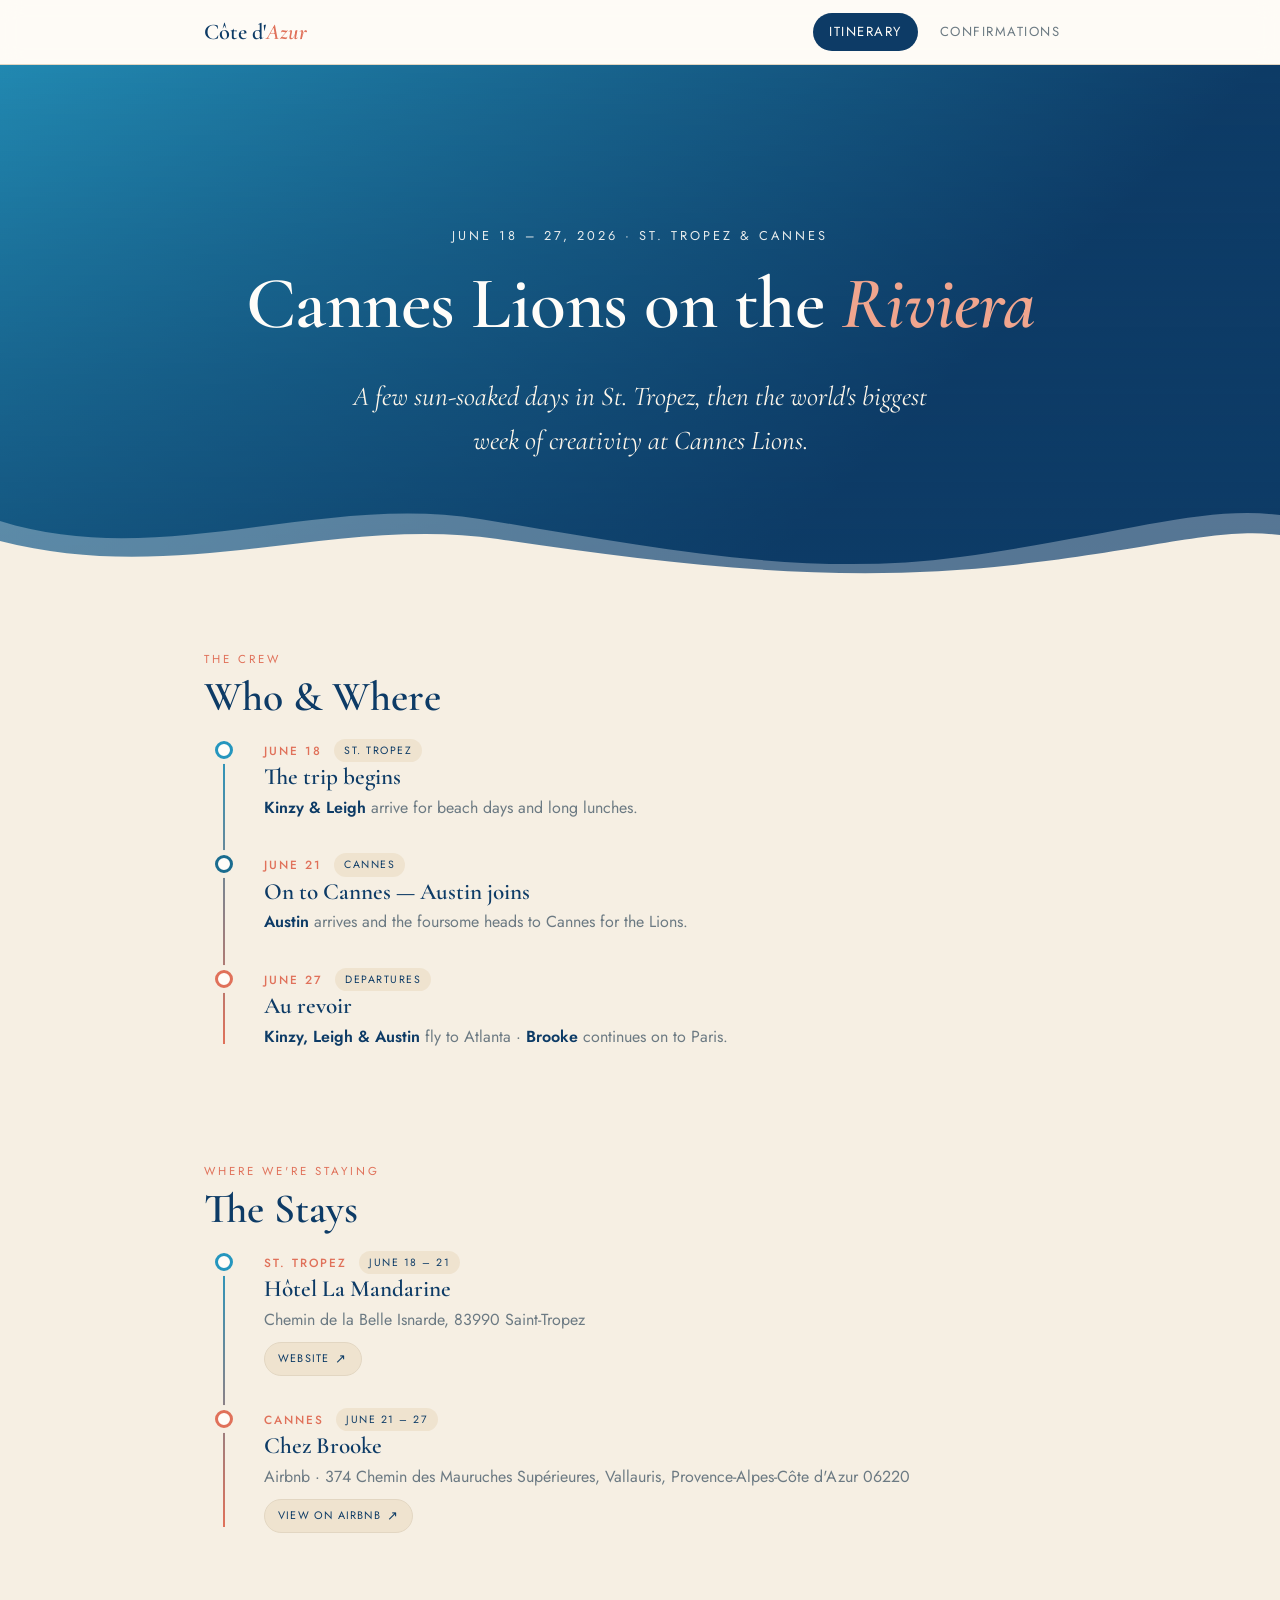
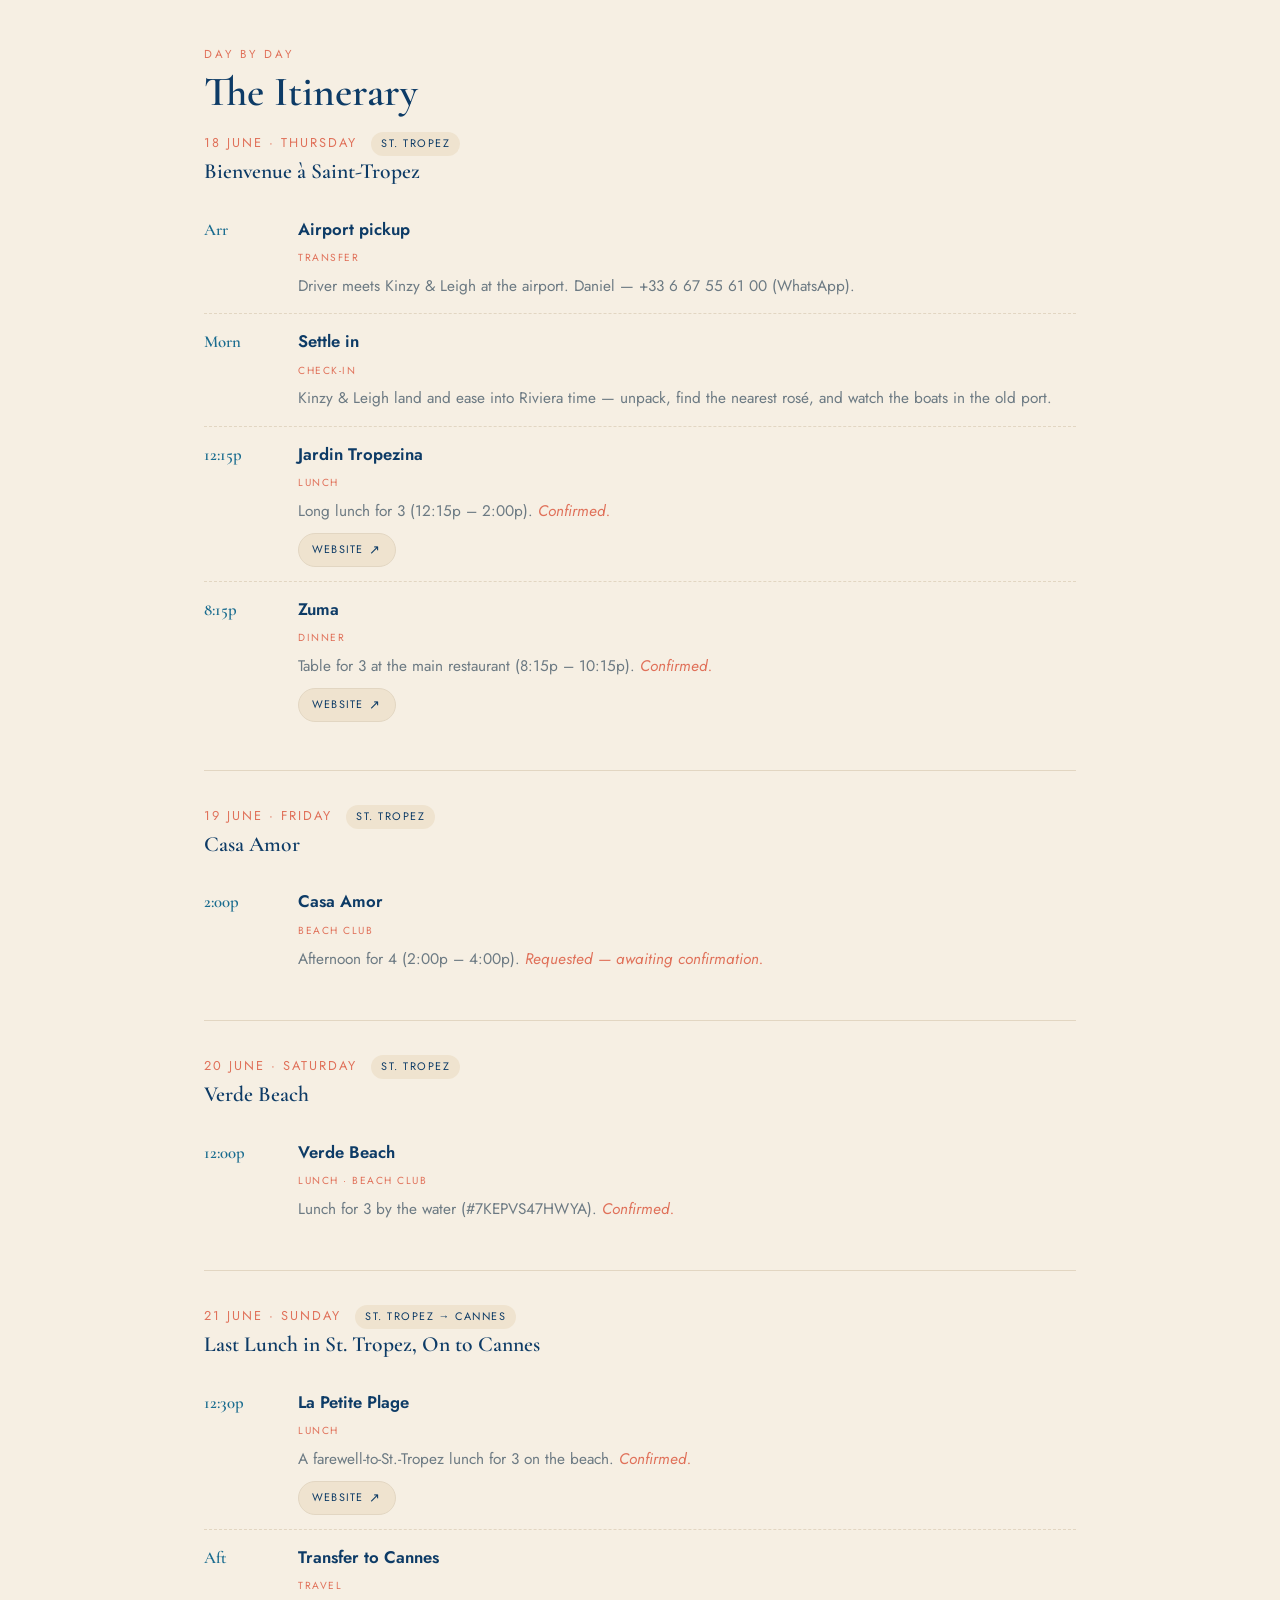
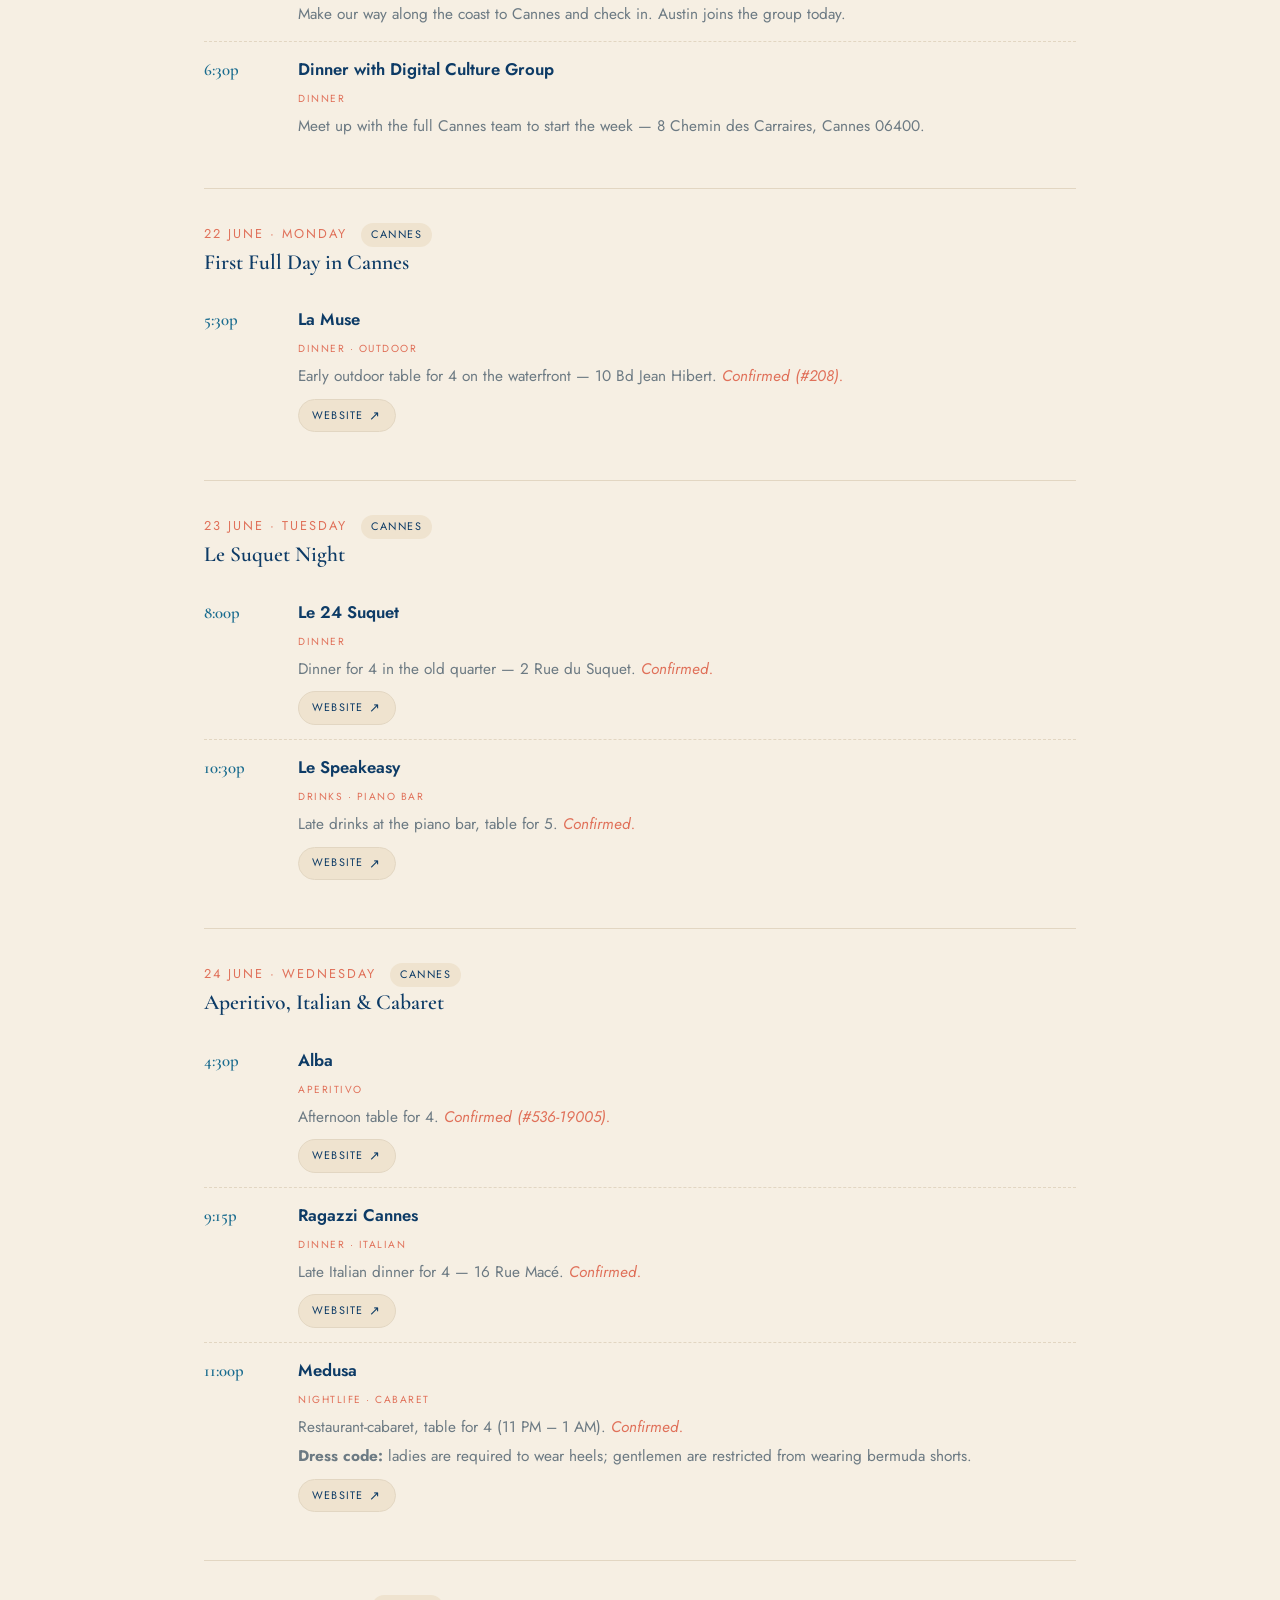
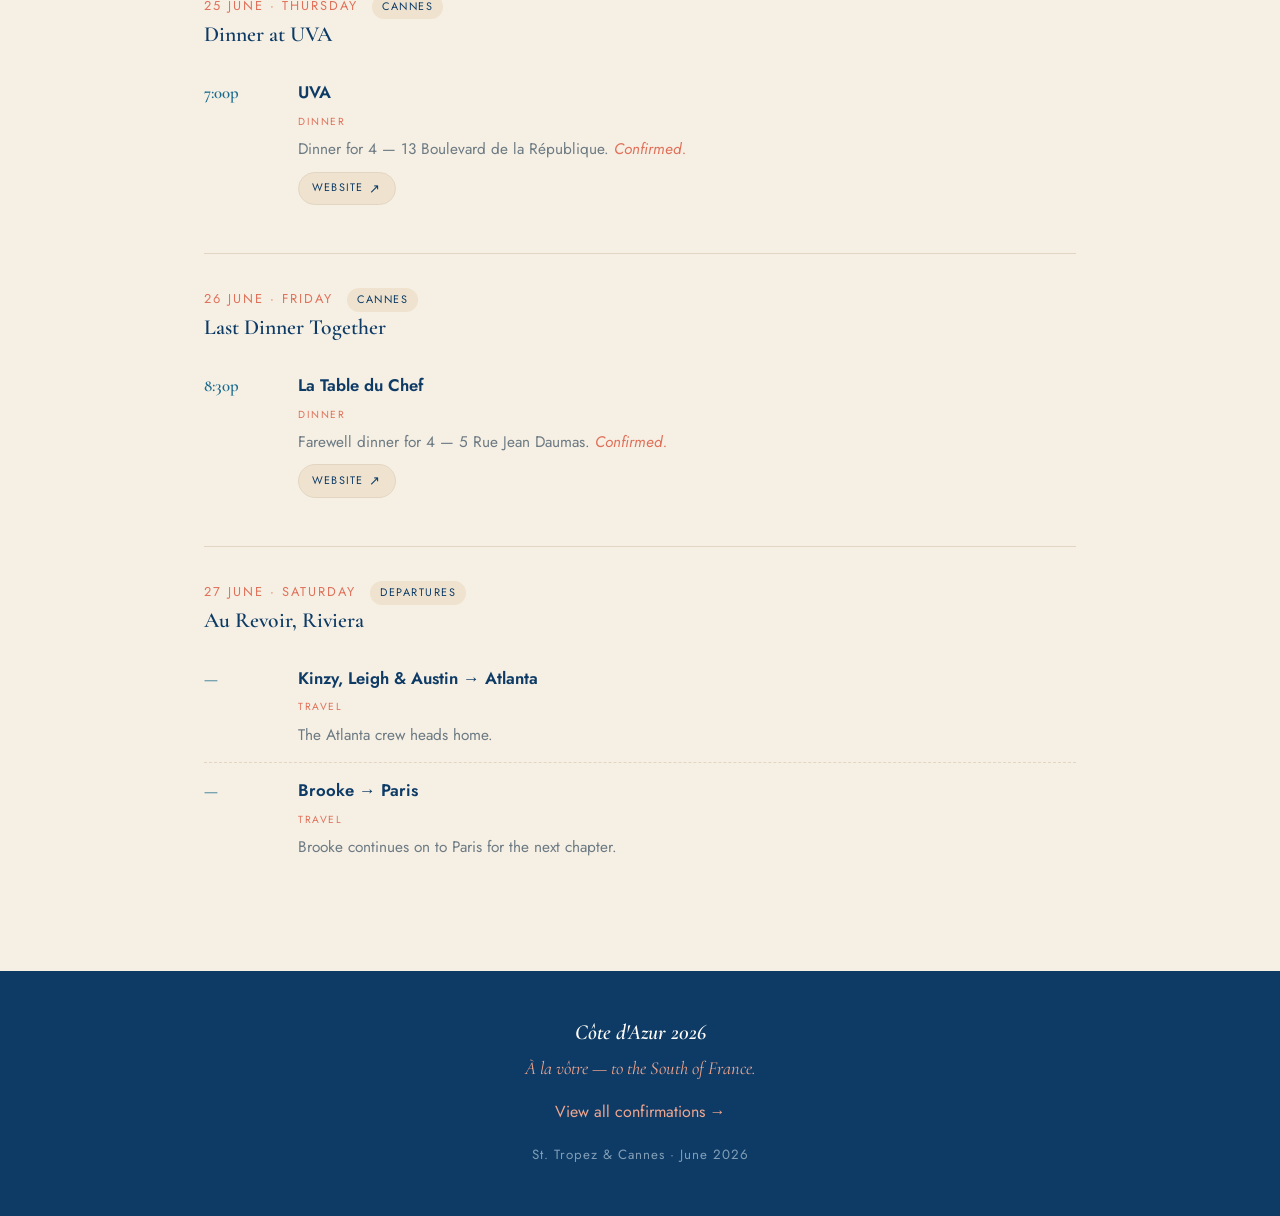
==== index.html @ fd459228 "Add Jun 18 airport driver, hotel address/link, Cannes Airbnb; copy tweaks" ====
<!DOCTYPE html>
<html lang="en">
<head>
<meta charset="UTF-8" />
<meta name="viewport" content="width=device-width, initial-scale=1" />
<title>Côte d'Azur 2026 · St. Tropez & Cannes</title>
<link rel="icon" href="data:image/svg+xml,<svg xmlns='http://www.w3.org/2000/svg' viewBox='0 0 100 100'><text y='.9em' font-size='90'>🇫🇷</text></svg>" />
<link rel="preconnect" href="https://fonts.googleapis.com">
<link rel="preconnect" href="https://fonts.gstatic.com" crossorigin>
<link href="https://fonts.googleapis.com/css2?family=Cormorant+Garamond:ital,wght@0,500;0,600;1,500;1,600&family=Jost:wght@300;400;500;600&display=swap" rel="stylesheet">
<link rel="stylesheet" href="styles.css" />
</head>
<body>

<header class="topbar">
  <div class="wrap">
    <a class="brand" href="index.html">Côte d'<em>Azur</em></a>
    <nav class="tabs">
      <a href="index.html" class="active">Itinerary</a>
      <a href="confirmations.html">Confirmations</a>
    </nav>
  </div>
</header>

<section class="hero">
  <p class="dates">June 18 – 27, 2026 · St. Tropez &amp; Cannes</p>
  <h1>Cannes Lions on the <em>Riviera</em></h1>
  <p class="tagline">A few sun-soaked days in St. Tropez, then the world's biggest week of creativity at Cannes Lions.</p>
</section>

<main class="wrap">

  <!-- Travelers / facts -->
  <section class="reveal">
    <p class="section-label">The Crew</p>
    <h2>Who &amp; Where</h2>
    <div class="timeline">
      <div class="tl-item">
        <span class="tl-dot"></span>
        <div class="tl-head">
          <span class="tl-date">June 18</span>
          <span class="tl-city">St. Tropez</span>
        </div>
        <h3 class="tl-title">The trip begins</h3>
        <p class="tl-people"><strong>Kinzy &amp; Leigh</strong> arrive for beach days and long lunches.</p>
      </div>
      <div class="tl-item">
        <span class="tl-dot"></span>
        <div class="tl-head">
          <span class="tl-date">June 21</span>
          <span class="tl-city">Cannes</span>
        </div>
        <h3 class="tl-title">On to Cannes — Austin joins</h3>
        <p class="tl-people"><strong>Austin</strong> arrives and the foursome heads to Cannes for the Lions.</p>
      </div>
      <div class="tl-item">
        <span class="tl-dot"></span>
        <div class="tl-head">
          <span class="tl-date">June 27</span>
          <span class="tl-city">Departures</span>
        </div>
        <h3 class="tl-title">Au revoir</h3>
        <p class="tl-people"><strong>Kinzy, Leigh &amp; Austin</strong> fly to Atlanta · <strong>Brooke</strong> continues on to Paris.</p>
      </div>
    </div>
  </section>

  <!-- Stays -->
  <section class="reveal">
    <p class="section-label">Where We're Staying</p>
    <h2>The Stays</h2>
    <div class="timeline">
      <div class="tl-item">
        <span class="tl-dot"></span>
        <div class="tl-head">
          <span class="tl-date">St. Tropez</span>
          <span class="tl-city">June 18 – 21</span>
        </div>
        <h3 class="tl-title">Hôtel La Mandarine</h3>
        <p class="tl-people">Chemin de la Belle Isnarde, 83990 Saint-Tropez</p>
        <a class="venue-link" href="https://www.hotellamandarine.com/en/" target="_blank" rel="noopener">Website</a>
      </div>
      <div class="tl-item">
        <span class="tl-dot"></span>
        <div class="tl-head">
          <span class="tl-date">Cannes</span>
          <span class="tl-city">June 21 – 27</span>
        </div>
        <h3 class="tl-title">Chez Brooke</h3>
        <p class="tl-people">Airbnb · 374 Chemin des Mauruches Supérieures, Vallauris, Provence-Alpes-Côte d'Azur 06220</p>
        <a class="venue-link" href="https://www.airbnb.com/trips/shared/0ea47245-d83c-47af-ac39-bbfc97bc9bfa?unique_share_id=3c8a71a0-9e63-4615-8df0-6672b31d88a7" target="_blank" rel="noopener">View on Airbnb</a>
      </div>
    </div>
  </section>

  <!-- Itinerary -->
  <section>
    <p class="section-label">Day by Day</p>
    <h2>The Itinerary</h2>

    <!-- June 18 -->
    <div class="day reveal">
      <div class="day-head">
        <span class="day-date">18 June · Thursday</span>
        <span class="day-city">St. Tropez</span>
      </div>
      <h3 class="day-title">Bienvenue à Saint-Tropez</h3>
      <div class="block">
        <div class="time">Arr</div>
        <div>
          <div class="venue">Airport pickup</div>
          <span class="cat">transfer</span>
          <p class="desc">Driver meets Kinzy &amp; Leigh at the airport. Daniel — +33 6 67 55 61 00 (WhatsApp).</p>
        </div>
      </div>
      <div class="block">
        <div class="time">Morn</div>
        <div>
          <div class="venue">Settle in</div>
          <span class="cat">check-in</span>
          <p class="desc">Kinzy &amp; Leigh land and ease into Riviera time — unpack, find the nearest rosé, and watch the boats in the old port.</p>
        </div>
      </div>
      <div class="block">
        <div class="time">12:15p</div>
        <div>
          <div class="venue">Jardin Tropezina</div>
          <span class="cat">lunch</span>
          <p class="desc">Long lunch for 3 (12:15p – 2:00p). <em>Confirmed.</em></p>
          <a class="venue-link" href="https://airelles.com/en/destination/chateau-de-la-messardiere-hotel/restaurants/jardin-tropezina-saint-tropez-restaurant" target="_blank" rel="noopener">Website</a>
        </div>
      </div>
      <div class="block">
        <div class="time">8:15p</div>
        <div>
          <div class="venue">Zuma</div>
          <span class="cat">dinner</span>
          <p class="desc">Table for 3 at the main restaurant (8:15p – 10:15p). <em>Confirmed.</em></p>
          <a class="venue-link" href="https://www.zumarestaurant.com/en/st-tropez" target="_blank" rel="noopener">Website</a>
        </div>
      </div>
    </div>

    <!-- June 19 -->
    <div class="day reveal">
      <div class="day-head">
        <span class="day-date">19 June · Friday</span>
        <span class="day-city">St. Tropez</span>
      </div>
      <h3 class="day-title">Casa Amor</h3>
      <div class="block">
        <div class="time">2:00p</div>
        <div>
          <div class="venue">Casa Amor</div>
          <span class="cat">beach club</span>
          <p class="desc">Afternoon for 4 (2:00p – 4:00p). <em>Requested — awaiting confirmation.</em></p>
        </div>
      </div>
    </div>

    <!-- June 20 -->
    <div class="day reveal">
      <div class="day-head">
        <span class="day-date">20 June · Saturday</span>
        <span class="day-city">St. Tropez</span>
      </div>
      <h3 class="day-title">Verde Beach</h3>
      <div class="block">
        <div class="time">12:00p</div>
        <div>
          <div class="venue">Verde Beach</div>
          <span class="cat">lunch · beach club</span>
          <p class="desc">Lunch for 3 by the water (#7KEPVS47HWYA). <em>Confirmed.</em></p>
        </div>
      </div>
    </div>

    <!-- June 21 -->
    <div class="day reveal">
      <div class="day-head">
        <span class="day-date">21 June · Sunday</span>
        <span class="day-city">St. Tropez → Cannes</span>
      </div>
      <h3 class="day-title">Last Lunch in St. Tropez, On to Cannes</h3>
      <div class="block">
        <div class="time">12:30p</div>
        <div>
          <div class="venue">La Petite Plage</div>
          <span class="cat">lunch</span>
          <p class="desc">A farewell-to-St.-Tropez lunch for 3 on the beach. <em>Confirmed.</em></p>
          <a class="venue-link" href="https://www.restaurant-lapetiteplage.com/en/saint-tropez" target="_blank" rel="noopener">Website</a>
        </div>
      </div>
      <div class="block">
        <div class="time">Aft</div>
        <div>
          <div class="venue">Transfer to Cannes</div>
          <span class="cat">travel</span>
          <p class="desc">Make our way along the coast to Cannes and check in. Austin joins the group today.</p>
        </div>
      </div>
      <div class="block">
        <div class="time">6:30p</div>
        <div>
          <div class="venue">Dinner with Digital Culture Group</div>
          <span class="cat">dinner</span>
          <p class="desc">Meet up with the full Cannes team to start the week — 8 Chemin des Carraires, Cannes 06400.</p>
        </div>
      </div>
    </div>

    <!-- June 22 -->
    <div class="day reveal">
      <div class="day-head">
        <span class="day-date">22 June · Monday</span>
        <span class="day-city">Cannes</span>
      </div>
      <h3 class="day-title">First Full Day in Cannes</h3>
      <div class="block">
        <div class="time">5:30p</div>
        <div>
          <div class="venue">La Muse</div>
          <span class="cat">dinner · outdoor</span>
          <p class="desc">Early outdoor table for 4 on the waterfront — 10 Bd Jean Hibert. <em>Confirmed (#208).</em></p>
          <a class="venue-link" href="https://www.lamusecannes.com/" target="_blank" rel="noopener">Website</a>
        </div>
      </div>
    </div>

    <!-- June 23 -->
    <div class="day reveal">
      <div class="day-head">
        <span class="day-date">23 June · Tuesday</span>
        <span class="day-city">Cannes</span>
      </div>
      <h3 class="day-title">Le Suquet Night</h3>
      <div class="block">
        <div class="time">8:00p</div>
        <div>
          <div class="venue">Le 24 Suquet</div>
          <span class="cat">dinner</span>
          <p class="desc">Dinner for 4 in the old quarter — 2 Rue du Suquet. <em>Confirmed.</em></p>
          <a class="venue-link" href="https://le24suquet.fr/en/" target="_blank" rel="noopener">Website</a>
        </div>
      </div>
      <div class="block">
        <div class="time">10:30p</div>
        <div>
          <div class="venue">Le Speakeasy</div>
          <span class="cat">drinks · piano bar</span>
          <p class="desc">Late drinks at the piano bar, table for 5. <em>Confirmed.</em></p>
          <a class="venue-link" href="https://www.lespeakeasy.com/" target="_blank" rel="noopener">Website</a>
        </div>
      </div>
    </div>

    <!-- June 24 -->
    <div class="day reveal">
      <div class="day-head">
        <span class="day-date">24 June · Wednesday</span>
        <span class="day-city">Cannes</span>
      </div>
      <h3 class="day-title">Aperitivo, Italian &amp; Cabaret</h3>
      <div class="block">
        <div class="time">4:30p</div>
        <div>
          <div class="venue">Alba</div>
          <span class="cat">aperitivo</span>
          <p class="desc">Afternoon table for 4. <em>Confirmed (#536-19005).</em></p>
          <a class="venue-link" href="https://www.alba-beach-cannes.com/" target="_blank" rel="noopener">Website</a>
        </div>
      </div>
      <div class="block">
        <div class="time">9:15p</div>
        <div>
          <div class="venue">Ragazzi Cannes</div>
          <span class="cat">dinner · italian</span>
          <p class="desc">Late Italian dinner for 4 — 16 Rue Macé. <em>Confirmed.</em></p>
          <a class="venue-link" href="https://ragazzi-group.fr/restaurant-cannes/" target="_blank" rel="noopener">Website</a>
        </div>
      </div>
      <div class="block">
        <div class="time">11:00p</div>
        <div>
          <div class="venue">Medusa</div>
          <span class="cat">nightlife · cabaret</span>
          <p class="desc">Restaurant-cabaret, table for 4 (11 PM – 1 AM). <em>Confirmed.</em></p>
          <p class="desc"><strong>Dress code:</strong> ladies are required to wear heels; gentlemen are restricted from wearing bermuda shorts.</p>
          <a class="venue-link" href="https://medusacannes.com/" target="_blank" rel="noopener">Website</a>
        </div>
      </div>
    </div>

    <!-- June 25 -->
    <div class="day reveal">
      <div class="day-head">
        <span class="day-date">25 June · Thursday</span>
        <span class="day-city">Cannes</span>
      </div>
      <h3 class="day-title">Dinner at UVA</h3>
      <div class="block">
        <div class="time">7:00p</div>
        <div>
          <div class="venue">UVA</div>
          <span class="cat">dinner</span>
          <p class="desc">Dinner for 4 — 13 Boulevard de la République. <em>Confirmed.</em></p>
          <a class="venue-link" href="https://www.restaurant-uva-cannes.fr/" target="_blank" rel="noopener">Website</a>
        </div>
      </div>
    </div>

    <!-- June 26 -->
    <div class="day reveal">
      <div class="day-head">
        <span class="day-date">26 June · Friday</span>
        <span class="day-city">Cannes</span>
      </div>
      <h3 class="day-title">Last Dinner Together</h3>
      <div class="block">
        <div class="time">8:30p</div>
        <div>
          <div class="venue">La Table du Chef</div>
          <span class="cat">dinner</span>
          <p class="desc">Farewell dinner for 4 — 5 Rue Jean Daumas. <em>Confirmed.</em></p>
          <a class="venue-link" href="https://latableduchefcannes.com/en" target="_blank" rel="noopener">Website</a>
        </div>
      </div>
    </div>

    <!-- June 27 -->
    <div class="day reveal">
      <div class="day-head">
        <span class="day-date">27 June · Saturday</span>
        <span class="day-city">Departures</span>
      </div>
      <h3 class="day-title">Au Revoir, Riviera</h3>
      <div class="block">
        <div class="time">—</div>
        <div>
          <div class="venue">Kinzy, Leigh &amp; Austin → Atlanta</div>
          <span class="cat">travel</span>
          <p class="desc">The Atlanta crew heads home.</p>
        </div>
      </div>
      <div class="block">
        <div class="time">—</div>
        <div>
          <div class="venue">Brooke → Paris</div>
          <span class="cat">travel</span>
          <p class="desc">Brooke continues on to Paris for the next chapter.</p>
        </div>
      </div>
    </div>

  </section>
</main>

<footer>
  <h3>Côte d'Azur 2026</h3>
  <p class="fr">À la vôtre — to the South of France.</p>
  <p><a href="confirmations.html" style="color:#f0a58e;">View all confirmations →</a></p>
  <small>St. Tropez &amp; Cannes · June 2026</small>
</footer>

<script>
  const io = new IntersectionObserver((entries) => {
    entries.forEach(e => { if (e.isIntersecting) { e.target.classList.add('in'); io.unobserve(e.target); } });
  }, { threshold: 0.12 });
  document.querySelectorAll('.reveal').forEach(el => io.observe(el));
</script>

</body>
</html>
---- styles.css ----
/* ============================================================
   Côte d'Azur 2026 — St. Tropez & Cannes
   Riviera palette: Mediterranean blue, sand, sunset coral
   ============================================================ */

:root {
  --sea-deep:   #0d3b66;   /* deep navy text / headers */
  --sea:        #1a6c8f;   /* mediterranean blue */
  --sea-bright: #2596be;   /* bright azure accent */
  --sand:       #f6efe3;   /* page background */
  --sand-warm:  #efe3cf;   /* card / panel */
  --coral:      #e0715a;   /* sunset coral accent */
  --coral-soft: #f0a58e;
  --olive:      #8a8a5c;
  --ink:        #20303a;
  --muted:      #6c7a83;
  --line:       #e2d6c2;
  --white:      #fffdf9;

  --serif: "Cormorant Garamond", Georgia, "Times New Roman", serif;
  --sans:  "Jost", "Helvetica Neue", Arial, sans-serif;

  --maxw: 920px;
}

* { box-sizing: border-box; }

html { scroll-behavior: smooth; }

body {
  margin: 0;
  font-family: var(--sans);
  color: var(--ink);
  background: var(--sand);
  line-height: 1.65;
  -webkit-font-smoothing: antialiased;
}

/* ---------- Typography ---------- */
h1, h2, h3, h4 {
  font-family: var(--serif);
  color: var(--sea-deep);
  font-weight: 600;
  line-height: 1.1;
  margin: 0 0 .4em;
}
h1 { font-size: clamp(2.6rem, 7vw, 4.6rem); letter-spacing: -0.5px; }
h2 { font-size: clamp(1.8rem, 4vw, 2.6rem); }
h3 { font-size: 1.35rem; }
em { font-style: italic; color: var(--coral); }
a { color: var(--sea); text-decoration: none; border-bottom: 1px solid transparent; transition: border-color .2s; }
a:hover { border-color: var(--sea); }

p { margin: 0 0 1rem; }

/* ---------- Layout ---------- */
.wrap { max-width: var(--maxw); margin: 0 auto; padding: 0 24px; }

/* ---------- Top nav / tabs ---------- */
.topbar {
  position: sticky; top: 0; z-index: 50;
  background: rgba(255,253,249,.88);
  backdrop-filter: blur(10px);
  border-bottom: 1px solid var(--line);
}
.topbar .wrap {
  display: flex; align-items: center; justify-content: space-between;
  height: 64px;
}
.brand {
  font-family: var(--serif);
  font-size: 1.4rem; font-weight: 600;
  color: var(--sea-deep); border: 0;
}
.brand em { color: var(--coral); }
.tabs { display: flex; gap: 6px; }
.tabs a {
  font-family: var(--sans);
  font-size: .82rem; text-transform: uppercase; letter-spacing: 1.5px;
  padding: 8px 16px; border-radius: 999px; border: 0;
  color: var(--muted); transition: all .2s;
}
.tabs a:hover { color: var(--sea-deep); background: var(--sand-warm); }
.tabs a.active { background: var(--sea-deep); color: var(--white); }

/* ---------- Hero ---------- */
.hero {
  position: relative;
  background:
    linear-gradient(180deg, rgba(13,59,102,.15), rgba(13,59,102,.55)),
    linear-gradient(135deg, var(--sea-bright), var(--sea-deep) 70%);
  color: var(--white);
  text-align: center;
  padding: clamp(80px, 16vw, 160px) 24px clamp(70px, 12vw, 130px);
  overflow: hidden;
}
.hero::after {
  content: ""; position: absolute; left: 0; right: 0; bottom: -1px; height: 120px;
  background: url("data:image/svg+xml,<svg xmlns='http://www.w3.org/2000/svg' viewBox='0 0 1440 120' preserveAspectRatio='none'><path d='M0,46 C180,96 360,18 540,44 C720,70 900,104 1080,82 C1260,60 1350,30 1440,40 L1440,120 L0,120 Z' fill='%23ffffff' opacity='0.30'/><path d='M0,66 C200,112 380,40 560,64 C760,90 940,110 1140,90 C1300,74 1370,52 1440,60 L1440,120 L0,120 Z' fill='%23f6efe3'/></svg>") no-repeat bottom / 100% 100%;
}
.hero h1 { color: var(--white); position: relative; z-index: 2; }
.hero h1 em { color: var(--coral-soft); }
.hero .dates {
  position: relative; z-index: 2;
  font-family: var(--sans); text-transform: uppercase; letter-spacing: 3px;
  font-size: .8rem; opacity: .9; margin-bottom: 18px;
}
.hero .tagline {
  position: relative; z-index: 2;
  font-family: var(--serif); font-style: italic;
  font-size: clamp(1.2rem, 3vw, 1.7rem);
  max-width: 620px; margin: 14px auto 0; color: #fdf6ea;
}

/* ---------- Section ---------- */
section { padding: 56px 0; }
.section-label {
  font-family: var(--sans); text-transform: uppercase; letter-spacing: 3px;
  font-size: .72rem; color: var(--coral); margin-bottom: 6px;
}

/* ---------- Travelers / facts strip ---------- */
.facts { display: grid; grid-template-columns: repeat(auto-fit, minmax(180px,1fr)); gap: 18px; }
.fact {
  background: var(--white); border: 1px solid var(--line); border-radius: 14px;
  padding: 20px 22px;
}
.fact h4 { font-family: var(--sans); font-size: .72rem; text-transform: uppercase; letter-spacing: 2px; color: var(--muted); margin-bottom: 8px; }
.fact p { margin: 0; font-size: 1.02rem; }
.fact .big { font-family: var(--serif); font-size: 1.5rem; color: var(--sea-deep); }

/* ---------- Who & Where timeline ---------- */
.timeline { position: relative; margin-top: 18px; }
.timeline::before {
  content: ""; position: absolute; left: 19px; top: 6px; bottom: 6px; width: 2px;
  background: linear-gradient(var(--sea-bright), var(--coral));
}
.tl-item { position: relative; padding: 0 0 32px 60px; }
.tl-item:last-child { padding-bottom: 0; }
.tl-dot {
  position: absolute; left: 11px; top: 2px;
  width: 18px; height: 18px; border-radius: 50%;
  background: var(--white); border: 3px solid var(--sea);
  box-shadow: 0 0 0 5px var(--sand);
}
.tl-item:first-child .tl-dot { border-color: var(--sea-bright); }
.tl-item:last-child .tl-dot { border-color: var(--coral); }
.tl-head { display: flex; align-items: center; gap: 12px; flex-wrap: wrap; }
.tl-date {
  font-family: var(--sans); text-transform: uppercase; letter-spacing: 2px;
  font-size: .74rem; color: var(--coral); font-weight: 500;
}
.tl-city {
  font-family: var(--sans); font-size: .66rem; letter-spacing: 1.5px; text-transform: uppercase;
  padding: 3px 10px; border-radius: 999px; background: var(--sand-warm); color: var(--sea-deep);
}
.tl-title { font-family: var(--serif); font-size: 1.45rem; color: var(--sea-deep); margin: 3px 0 4px; }
.tl-people { color: var(--muted); margin: 0; font-size: 1rem; }
.tl-people strong { color: var(--sea-deep); font-weight: 600; }

/* ---------- Day blocks ---------- */
.day { border-top: 1px solid var(--line); padding-top: 34px; margin-top: 34px; }
.day:first-of-type { border-top: 0; margin-top: 0; padding-top: 0; }
.day-head { display: flex; align-items: baseline; gap: 14px; flex-wrap: wrap; margin-bottom: 4px; }
.day-date { font-family: var(--sans); text-transform: uppercase; letter-spacing: 2px; font-size: .8rem; color: var(--coral); }
.day-city {
  font-family: var(--sans); font-size: .68rem; letter-spacing: 1.5px; text-transform: uppercase;
  padding: 3px 10px; border-radius: 999px; background: var(--sand-warm); color: var(--sea-deep);
}
.day-title { margin: 2px 0 18px; }

.block {
  display: grid; grid-template-columns: 76px 1fr; gap: 18px;
  padding: 14px 0; border-bottom: 1px dashed var(--line);
}
.block:last-child { border-bottom: 0; }
.block .time { font-family: var(--serif); font-size: 1.05rem; color: var(--sea); font-weight: 600; }
.block .venue { font-weight: 600; color: var(--sea-deep); font-size: 1.05rem; }
.block .cat {
  display: inline-block; font-family: var(--sans);
  font-size: .64rem; letter-spacing: 1.5px; text-transform: uppercase;
  color: var(--coral); margin-left: 0; margin-top: 2px;
}
.block .desc { color: var(--muted); margin: 4px 0 0; font-size: .96rem; }
.venue-link {
  display: inline-flex; align-items: center; gap: 6px; margin-top: 9px;
  font-family: var(--sans); font-size: .68rem; letter-spacing: 1.2px; text-transform: uppercase;
  padding: 5px 13px; border-radius: 999px;
  background: var(--sand-warm); color: var(--sea-deep); border: 1px solid var(--line);
  transition: all .2s;
}
.venue-link:hover { background: var(--sea-deep); color: var(--white); border-color: var(--sea-deep); }
.venue-link::after { content: "↗"; font-size: .82rem; }

/* ---------- Confirmations ---------- */
.conf-intro { color: var(--muted); margin-bottom: 8px; }
.conf-day { margin-top: 40px; }
.conf-day:first-of-type { margin-top: 8px; }
.conf-day-head {
  font-family: var(--sans); text-transform: uppercase; letter-spacing: 2px;
  font-size: .8rem; color: var(--coral); padding-bottom: 10px;
  border-bottom: 2px solid var(--line); margin-bottom: 18px;
}

.card {
  background: var(--white); border: 1px solid var(--line); border-radius: 14px;
  margin-bottom: 14px; overflow: hidden; transition: box-shadow .2s, transform .2s;
}
.card[open] { box-shadow: 0 10px 30px rgba(13,59,102,.10); }
.card summary {
  list-style: none; cursor: pointer;
  display: grid; grid-template-columns: 64px 1fr auto; align-items: center; gap: 16px;
  padding: 16px 20px;
}
.card summary::-webkit-details-marker { display: none; }
.card .c-time { font-family: var(--serif); font-size: 1.15rem; color: var(--sea); font-weight: 600; }
.card .c-name { font-weight: 600; font-size: 1.1rem; color: var(--sea-deep); }
.card .c-type { font-size: .72rem; letter-spacing: 1.5px; text-transform: uppercase; color: var(--muted); }
.badge {
  font-family: var(--sans); font-size: .62rem; letter-spacing: 1.2px; text-transform: uppercase;
  padding: 5px 11px; border-radius: 999px; white-space: nowrap;
}
.badge.booked   { background: #e3f0e9; color: #2f6b48; }
.badge.changed  { background: #fdeede; color: #b5772a; }
.badge.confirmed{ background: #e1eef5; color: var(--sea); }
.badge.pending  { background: #fdeede; color: #b5772a; }

.card .details {
  padding: 0 20px 20px 100px; color: var(--muted); font-size: .95rem;
  display: grid; gap: 6px;
}
.card .details .row { display: flex; gap: 8px; }
.card .details .k { color: var(--sea-deep); font-weight: 600; min-width: 92px; }
.conf-shot {
  margin-top: 12px; max-width: 340px; width: 100%;
  border-radius: 10px; border: 1px solid var(--line); display: block;
}
.conf-links { display: flex; gap: 8px; flex-wrap: wrap; margin-top: 10px; }
.chev { color: var(--muted); transition: transform .2s; font-size: .8rem; }
.card[open] .chev { transform: rotate(180deg); }

/* ---------- Footer ---------- */
footer {
  background: var(--sea-deep); color: #cfe0ec; text-align: center;
  padding: 50px 24px; margin-top: 40px;
}
footer h3 { color: var(--white); font-style: italic; }
footer .fr { font-family: var(--serif); font-style: italic; font-size: 1.15rem; color: var(--coral-soft); }
footer small { display: block; margin-top: 18px; opacity: .6; letter-spacing: 1px; }

/* ---------- Animations ---------- */
@keyframes rise { from { opacity: 0; transform: translateY(22px); } to { opacity: 1; transform: none; } }
.reveal { opacity: 0; }
.reveal.in { animation: rise .7s cubic-bezier(.2,.7,.3,1) forwards; }

/* ---------- Responsive ---------- */
@media (max-width: 560px) {
  .topbar .wrap { height: 56px; }
  .tabs a { padding: 7px 11px; font-size: .72rem; letter-spacing: 1px; }
  .block { grid-template-columns: 60px 1fr; gap: 12px; }
  .card summary { grid-template-columns: 56px 1fr; }
  .card summary .badge { grid-column: 2; justify-self: start; margin-top: 4px; }
  .card .details { padding-left: 20px; }
}
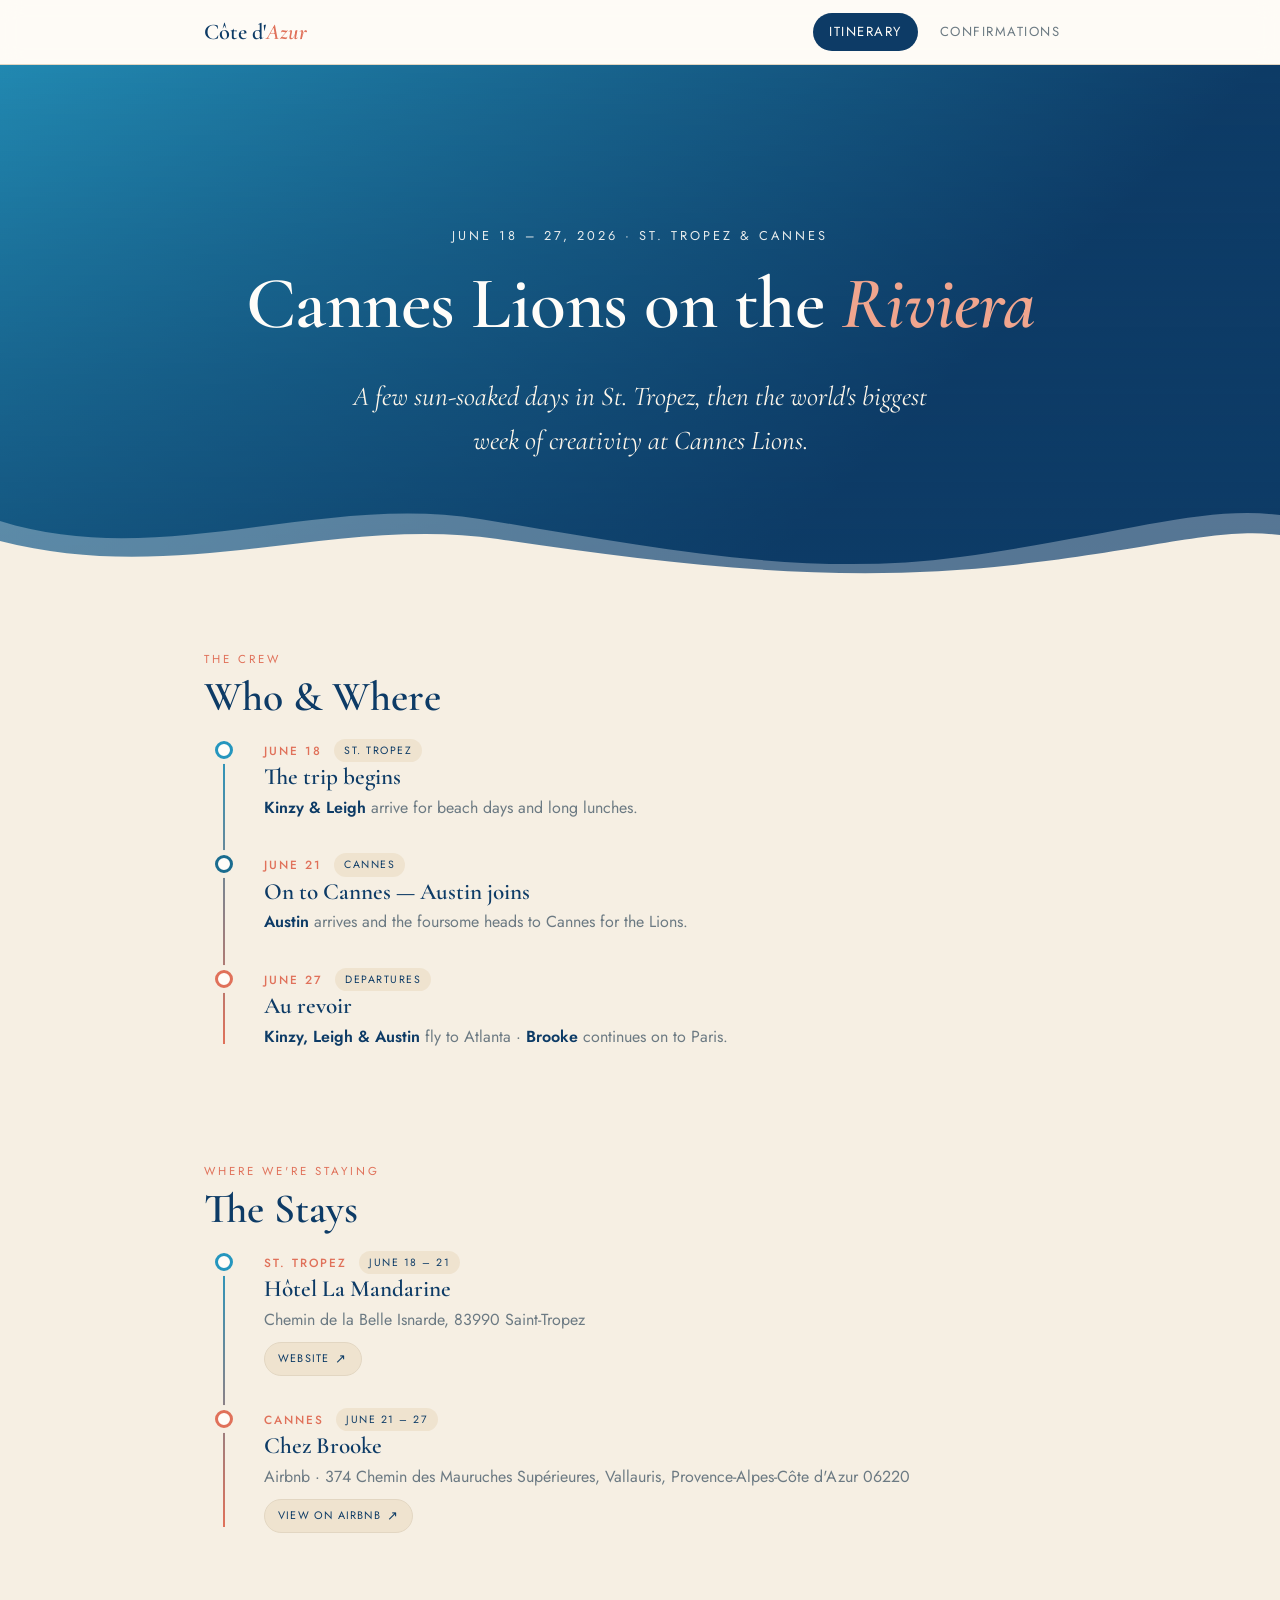
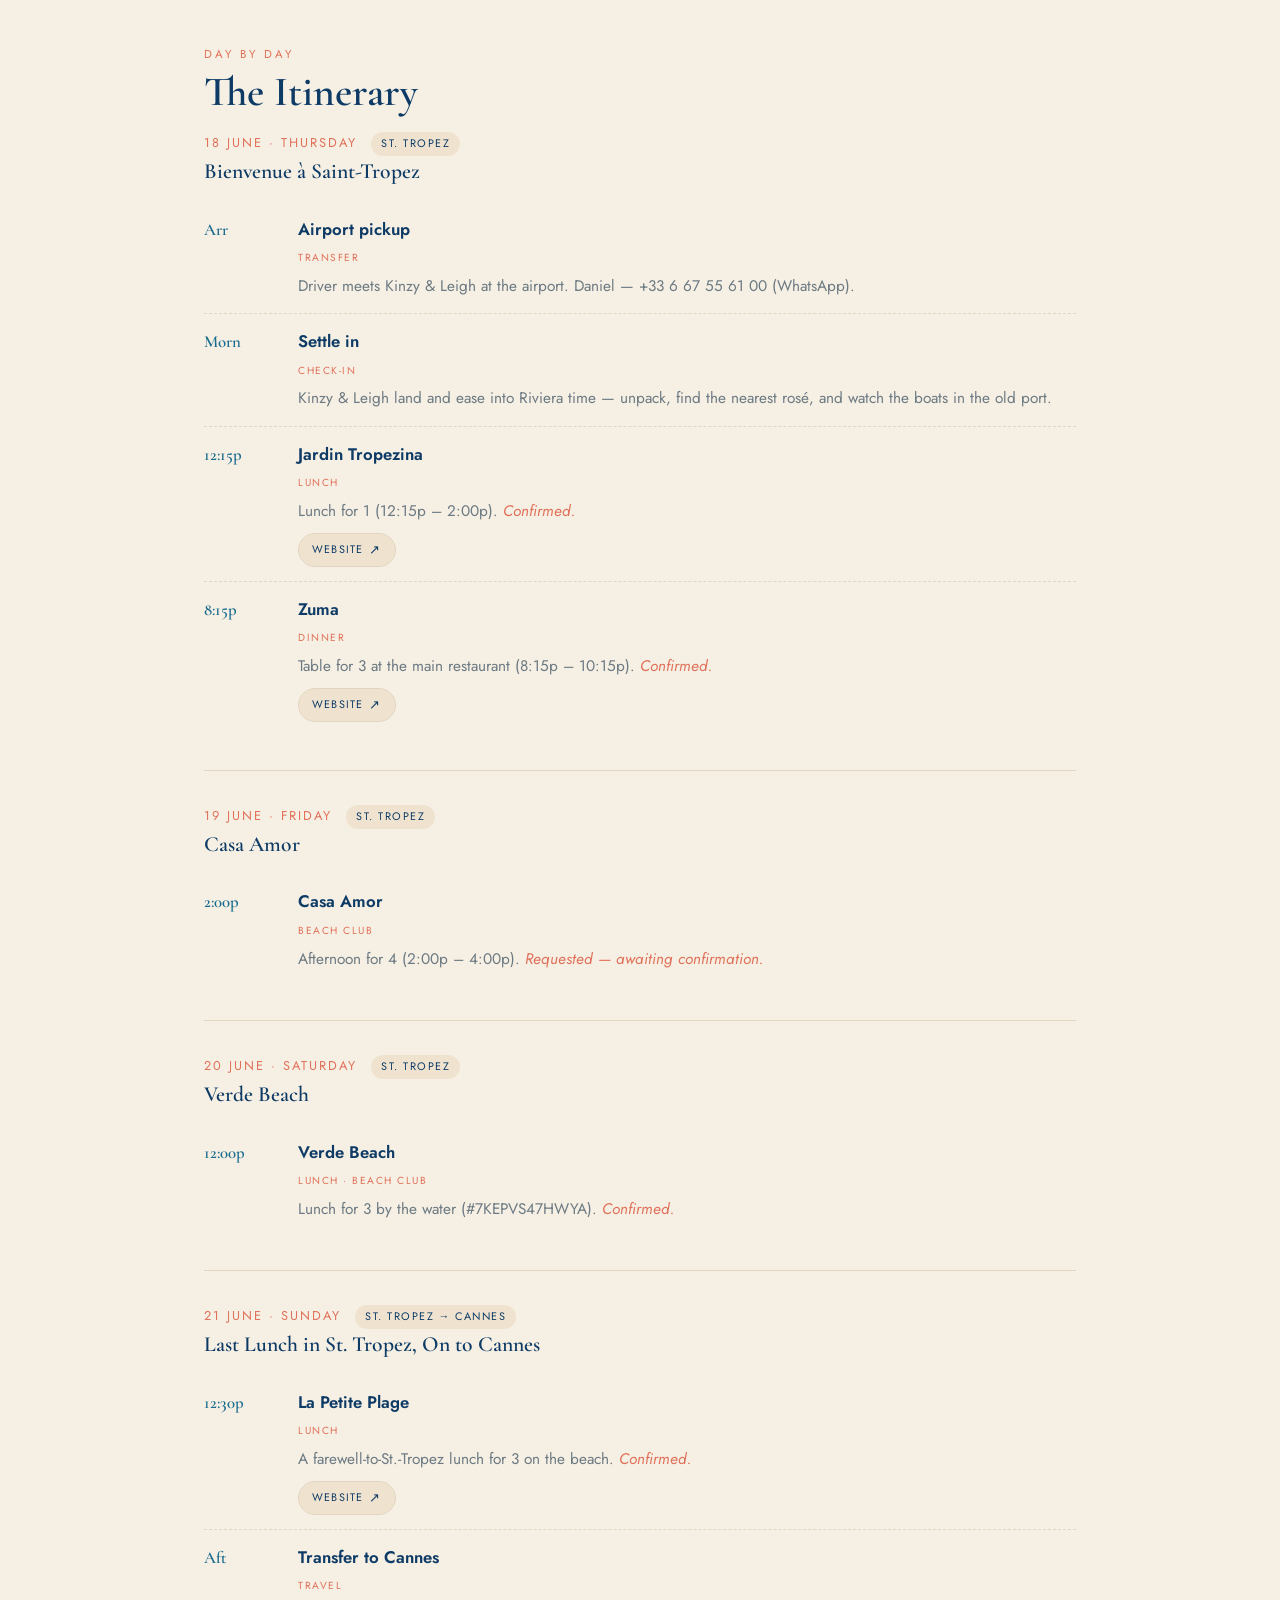
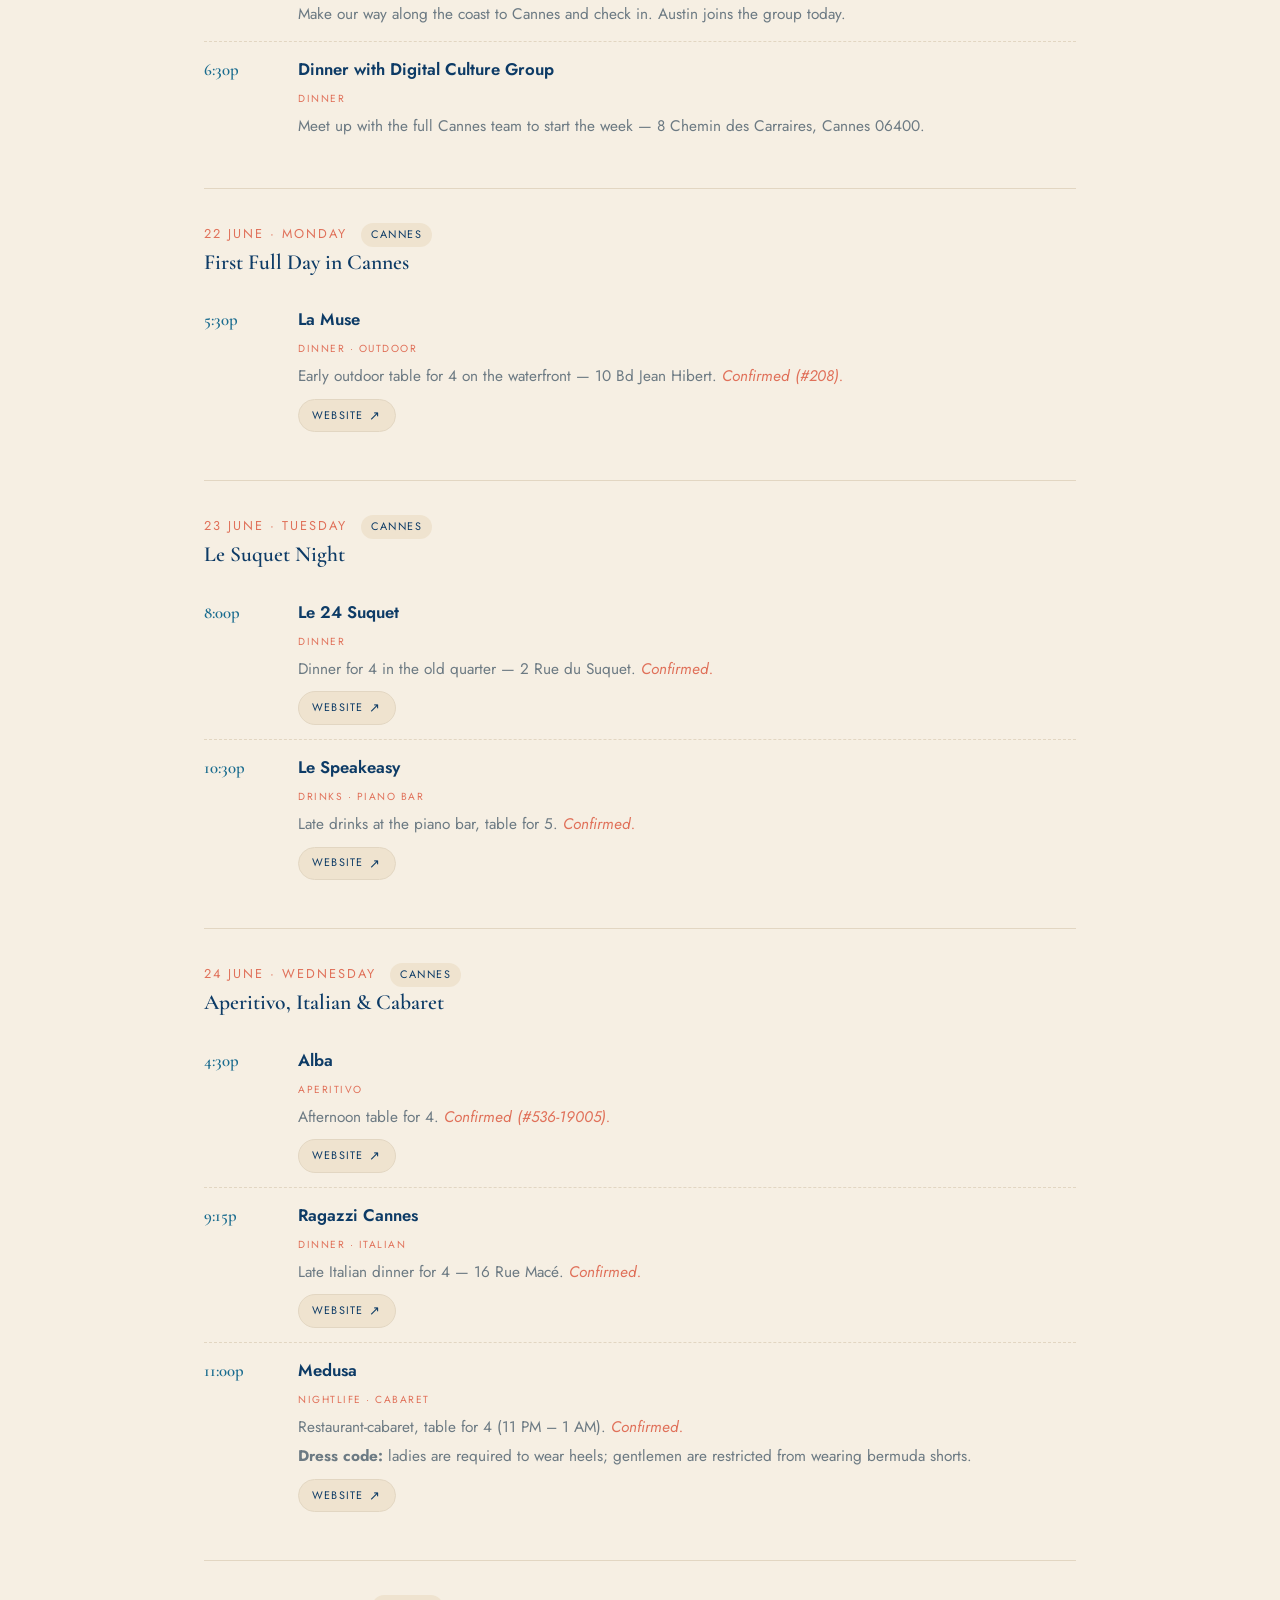
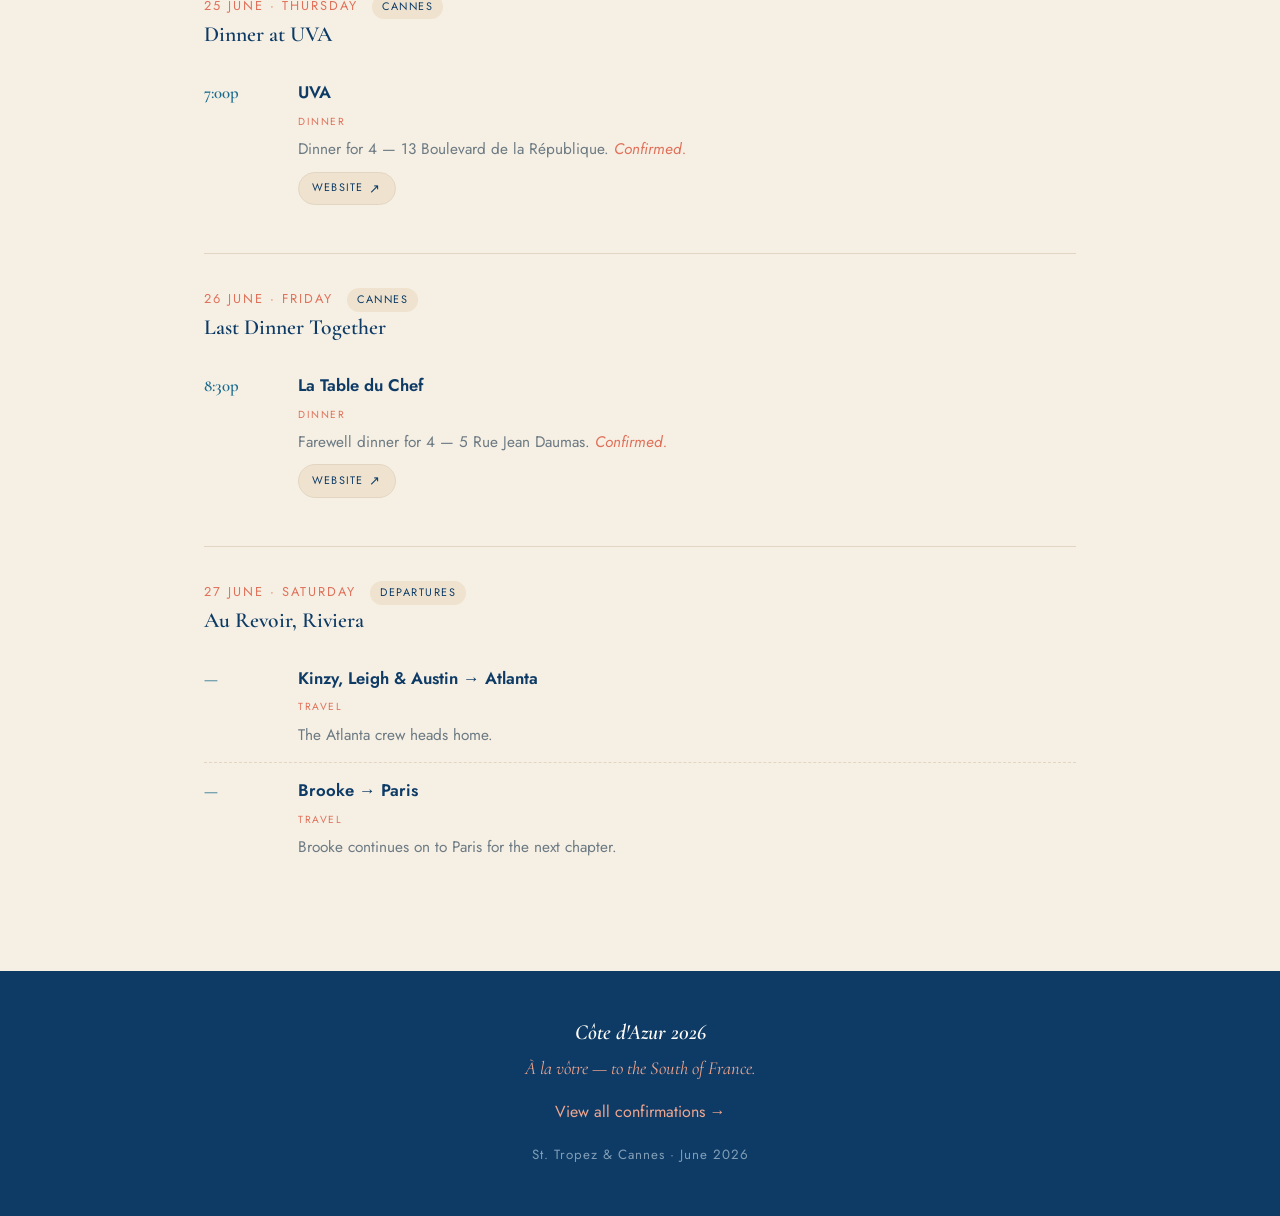
==== commit b38ad4e2: "Jardin Tropezina now party of 1; update screenshot" ====
--- a/index.html
+++ b/index.html
@@ -126,7 +126,7 @@
         <div>
           <div class="venue">Jardin Tropezina</div>
           <span class="cat">lunch</span>
-          <p class="desc">Long lunch for 3 (12:15p – 2:00p). <em>Confirmed.</em></p>
+          <p class="desc">Lunch for 1 (12:15p – 2:00p). <em>Confirmed.</em></p>
           <a class="venue-link" href="https://airelles.com/en/destination/chateau-de-la-messardiere-hotel/restaurants/jardin-tropezina-saint-tropez-restaurant" target="_blank" rel="noopener">Website</a>
         </div>
       </div>
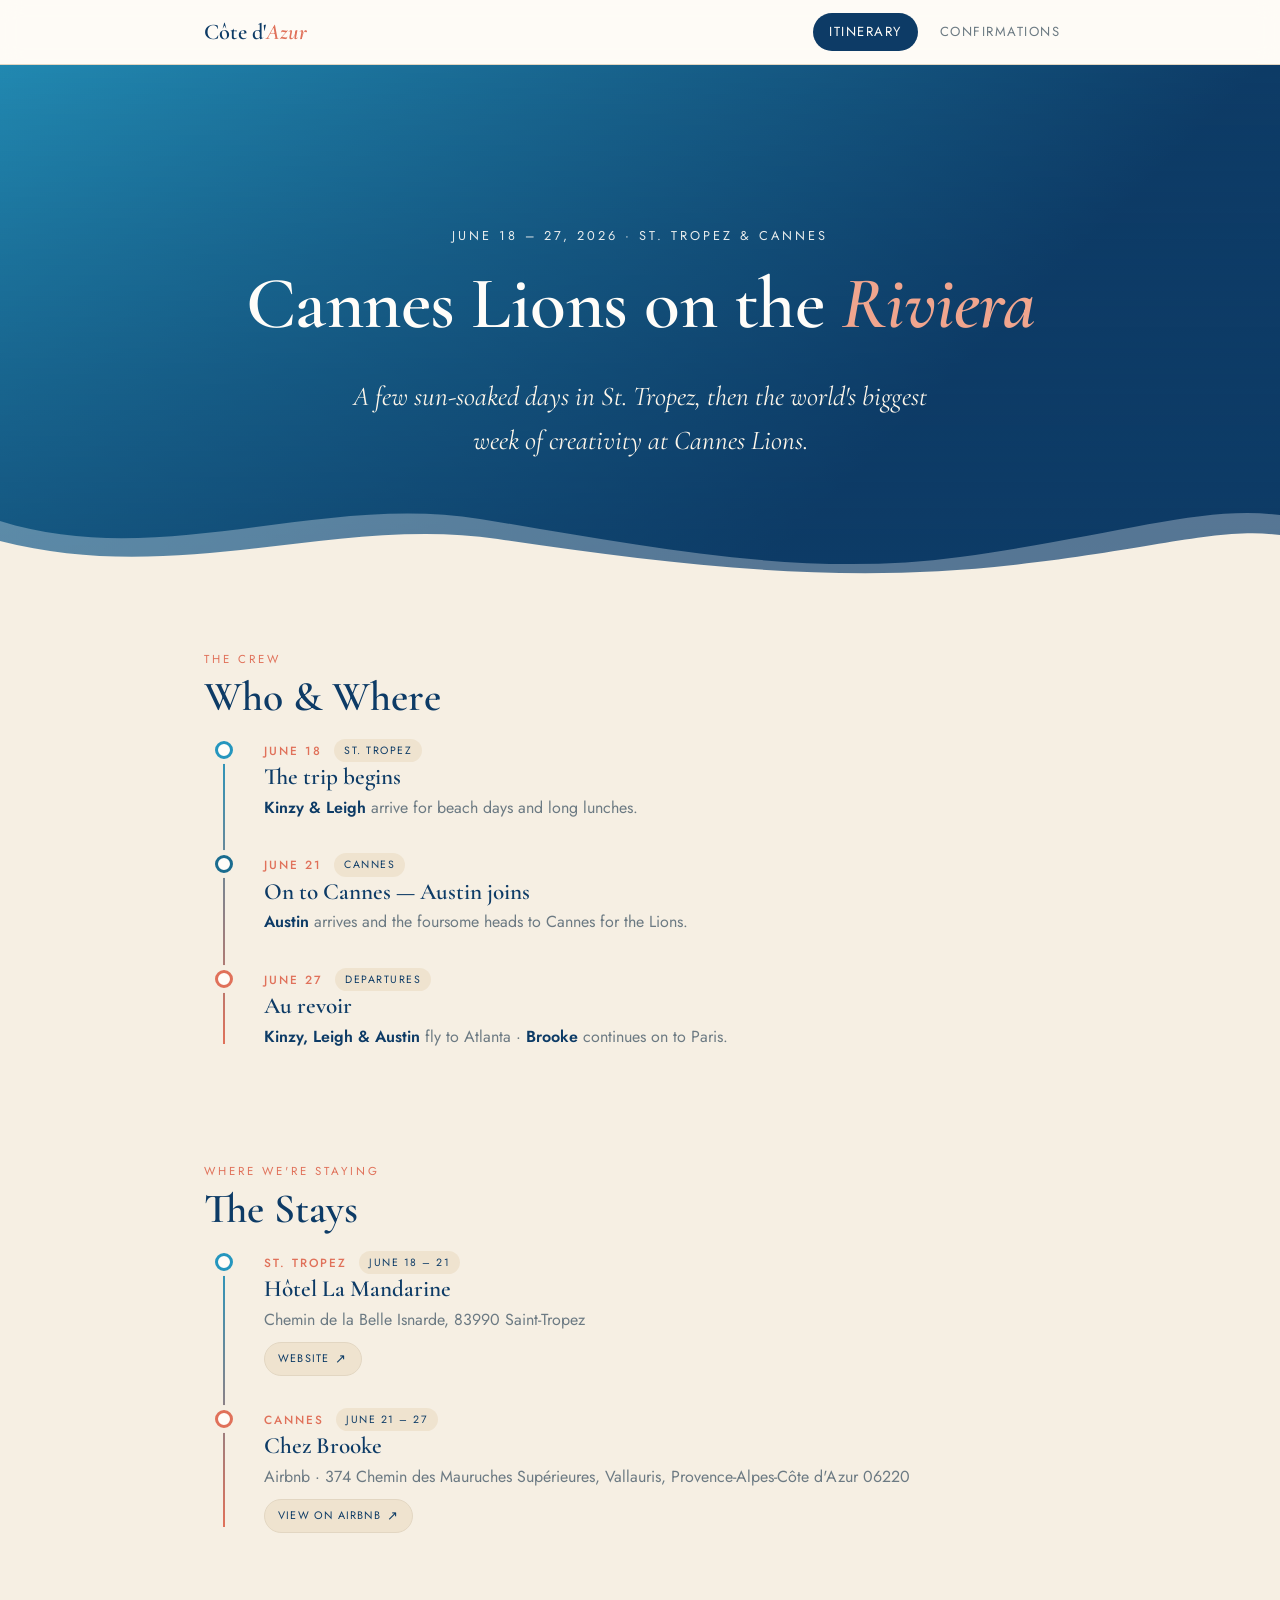
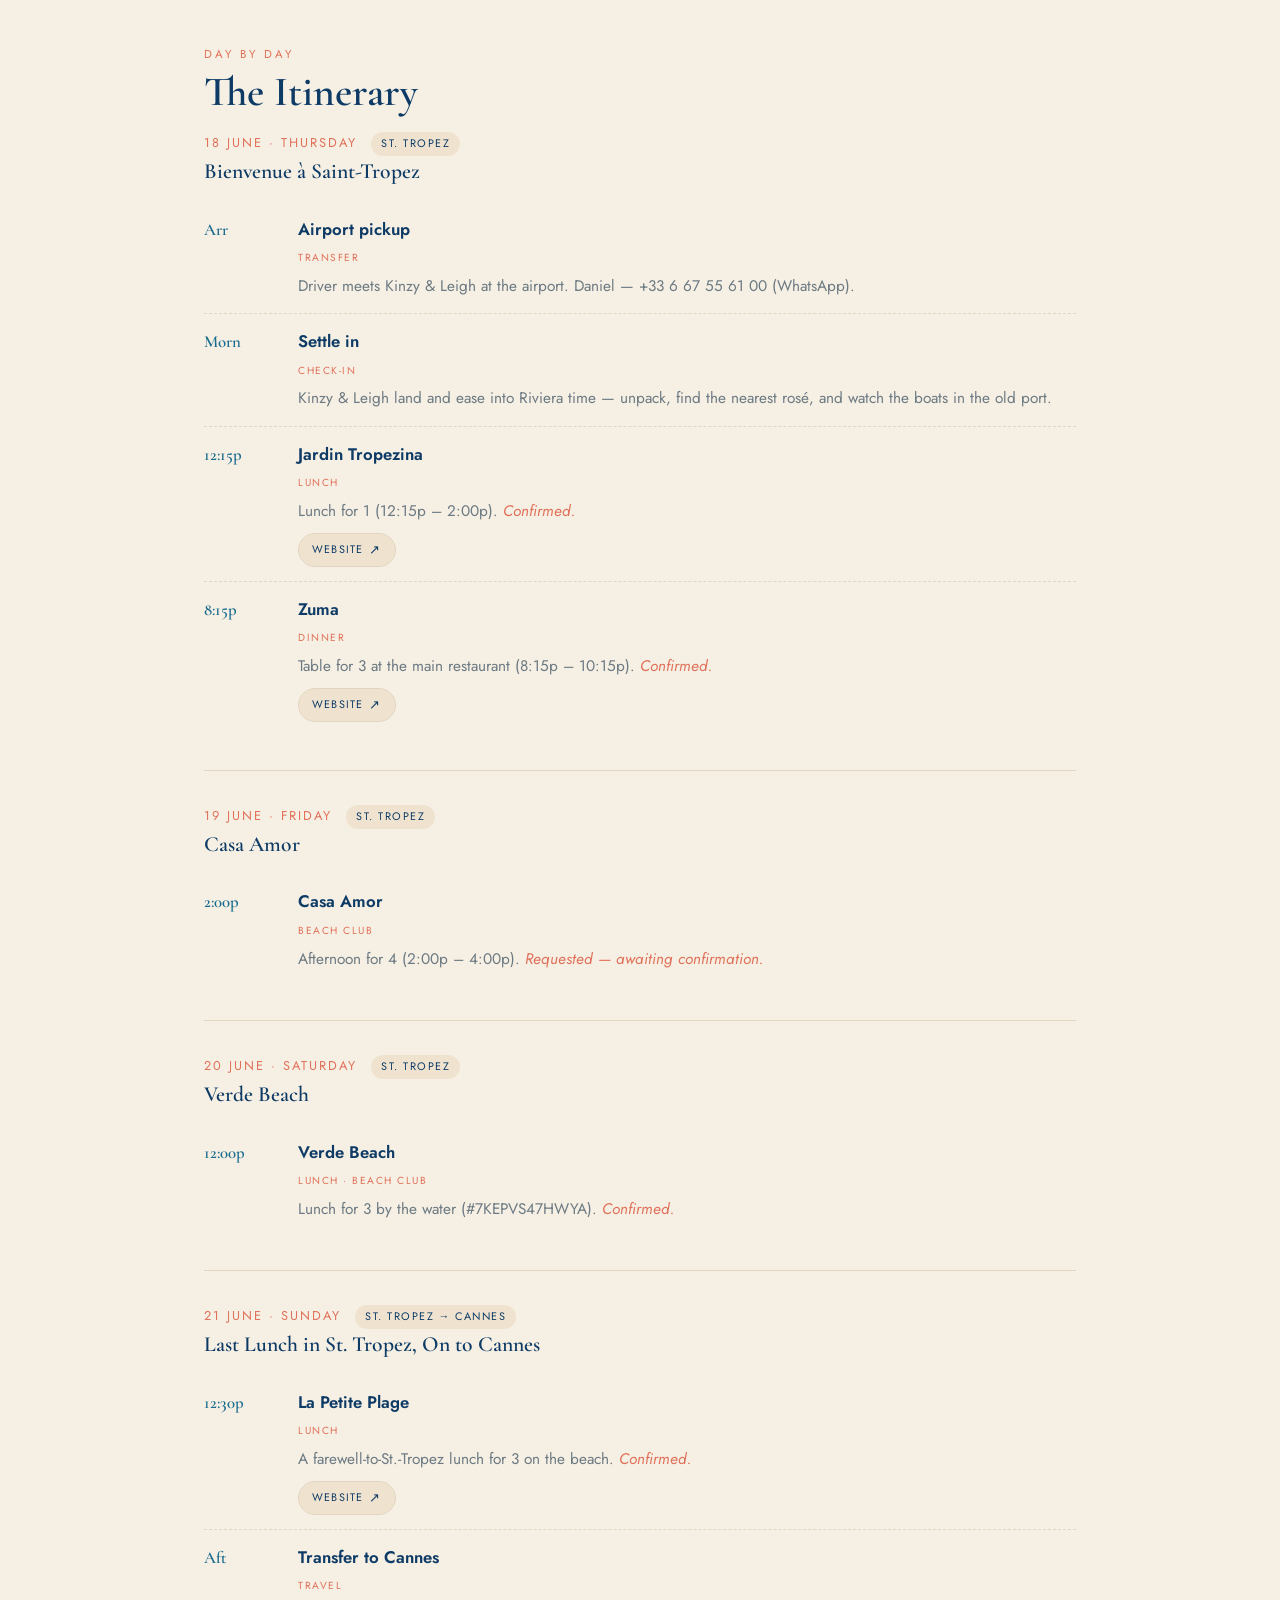
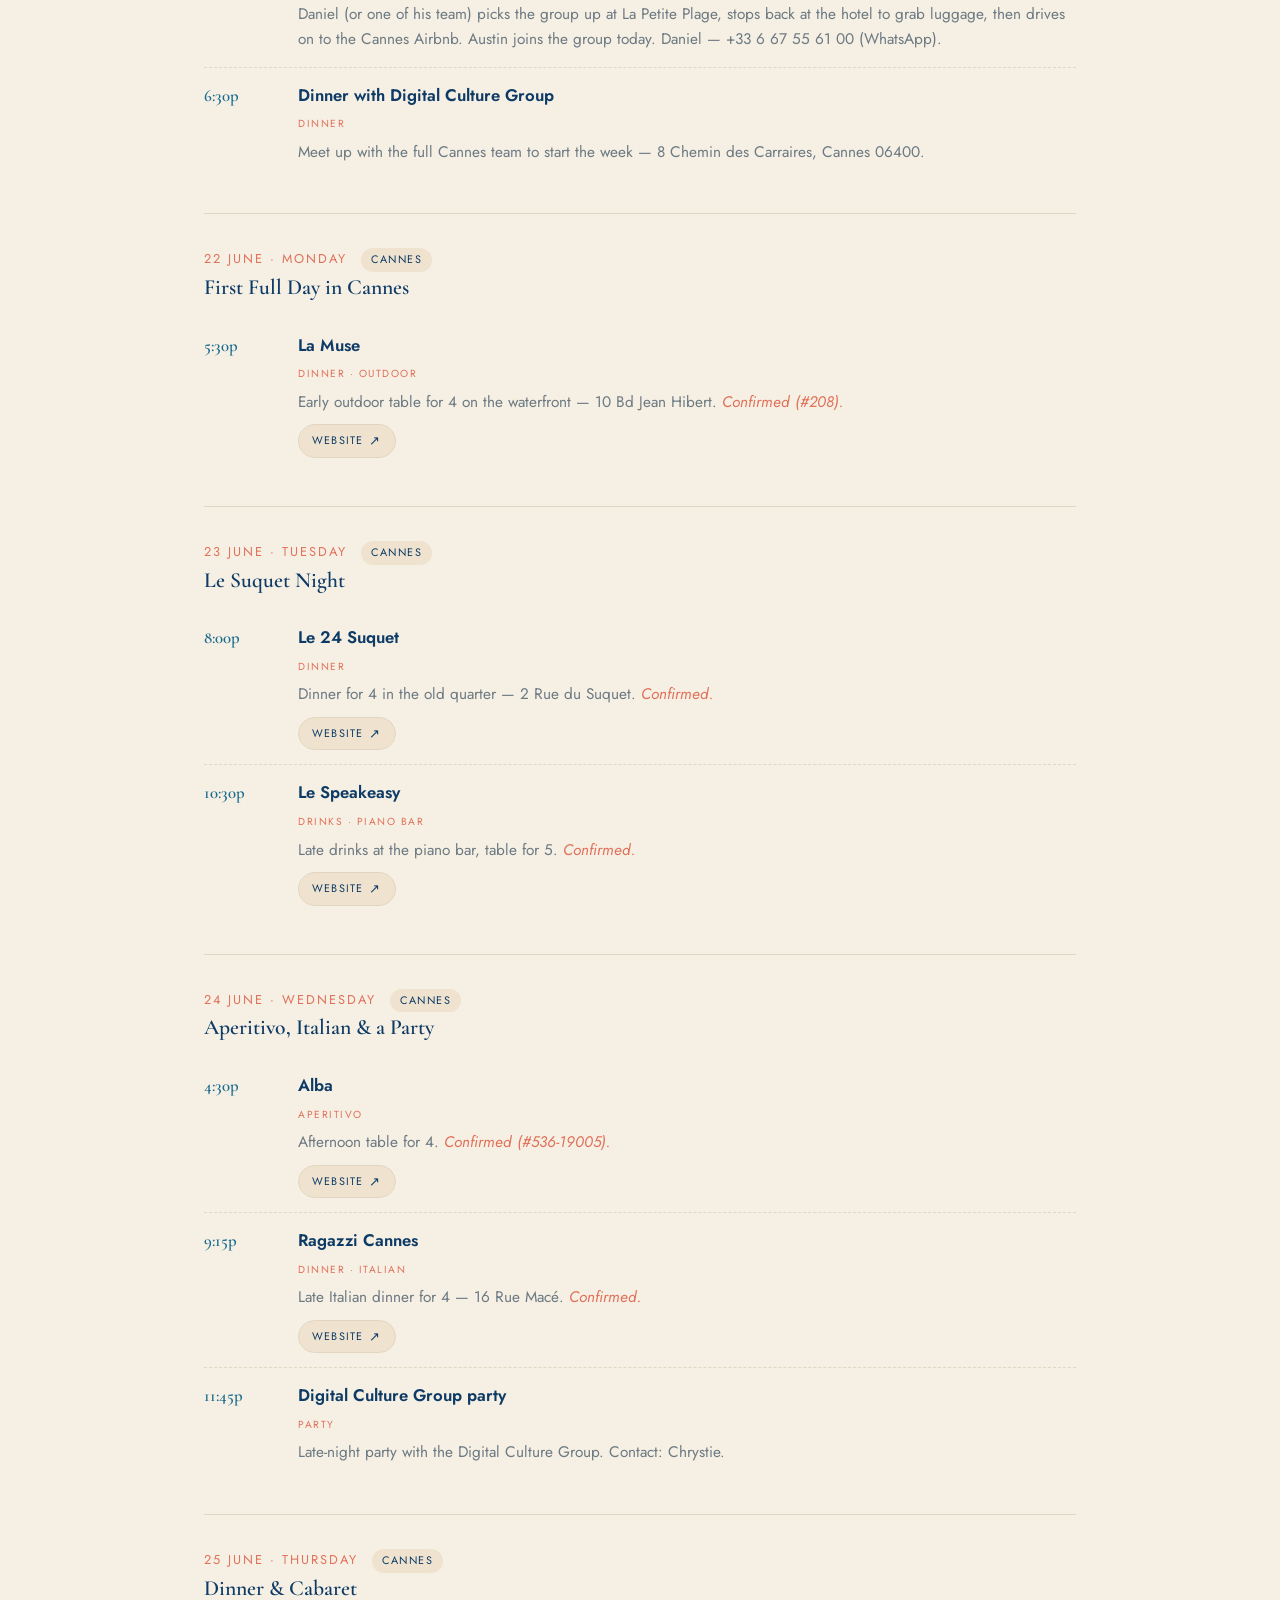
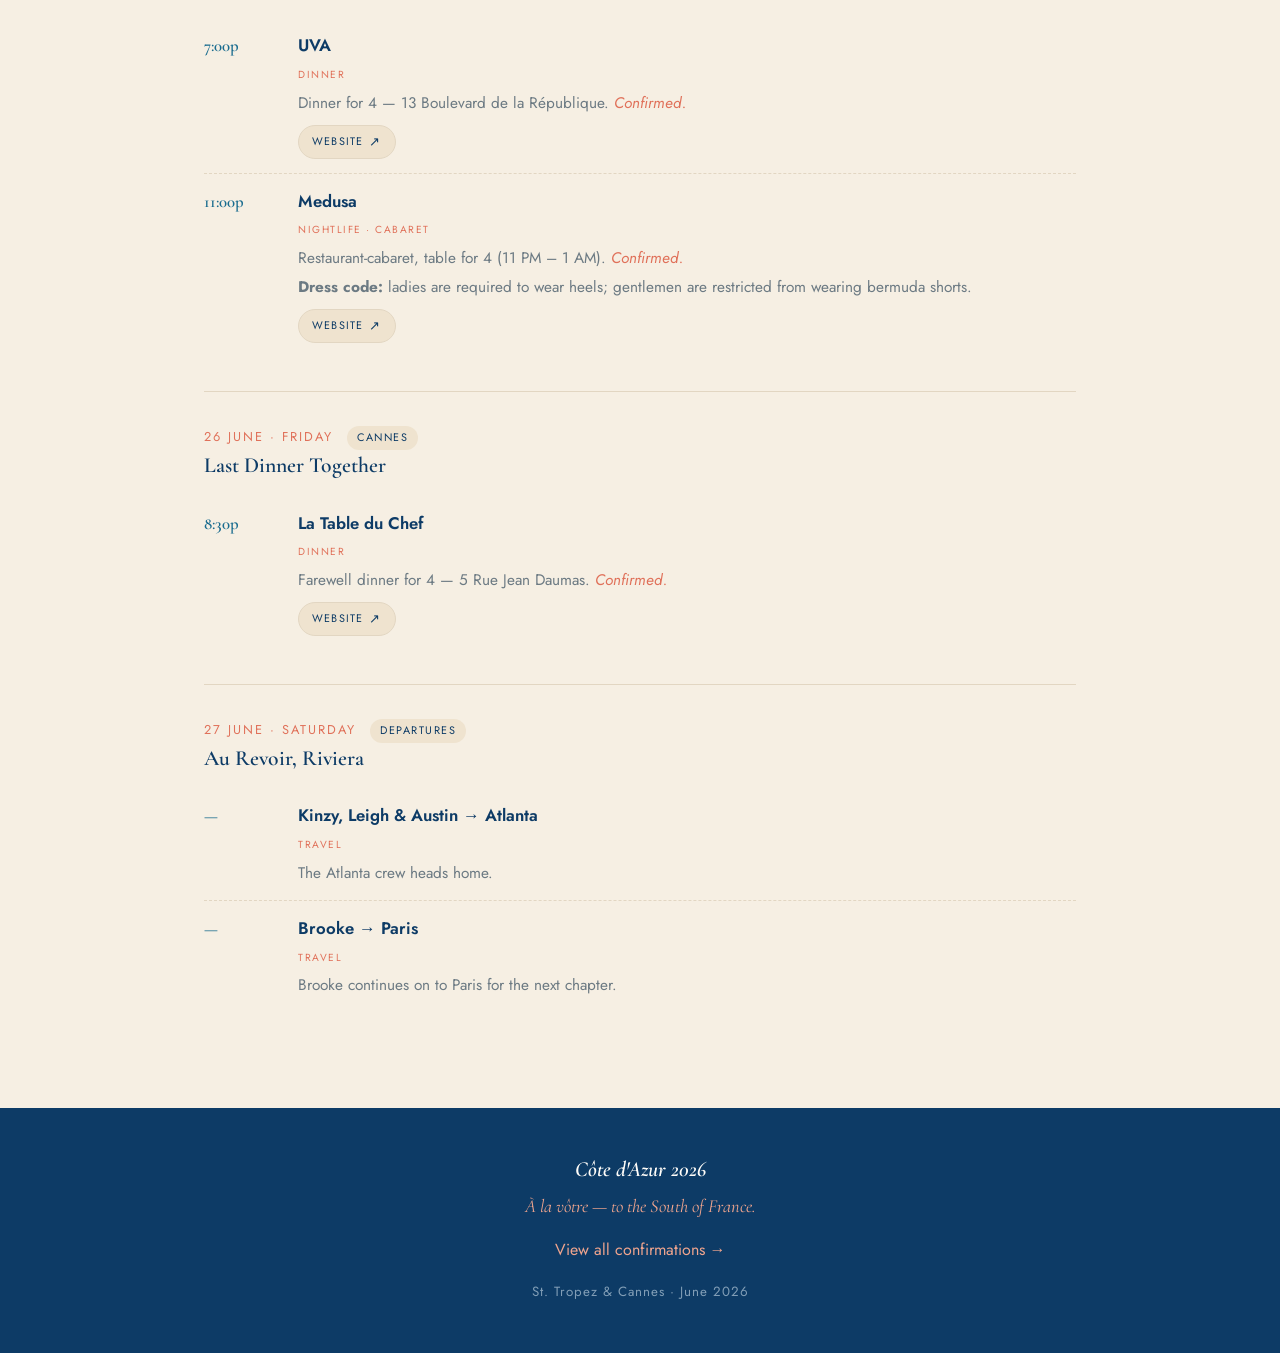
==== commit efb378e7: "Move Medusa to Jun 25; add DCG party Jun 24; add Daniel transfer details Jun 21" ====
--- a/index.html
+++ b/index.html
@@ -196,7 +196,7 @@
         <div>
           <div class="venue">Transfer to Cannes</div>
           <span class="cat">travel</span>
-          <p class="desc">Make our way along the coast to Cannes and check in. Austin joins the group today.</p>
+          <p class="desc">Daniel (or one of his team) picks the group up at La Petite Plage, stops back at the hotel to grab luggage, then drives on to the Cannes Airbnb. Austin joins the group today. Daniel — +33 6 67 55 61 00 (WhatsApp).</p>
         </div>
       </div>
       <div class="block">
@@ -260,7 +260,7 @@
         <span class="day-date">24 June · Wednesday</span>
         <span class="day-city">Cannes</span>
       </div>
-      <h3 class="day-title">Aperitivo, Italian &amp; Cabaret</h3>
+      <h3 class="day-title">Aperitivo, Italian &amp; a Party</h3>
       <div class="block">
         <div class="time">4:30p</div>
         <div>
@@ -277,6 +277,32 @@
           <span class="cat">dinner · italian</span>
           <p class="desc">Late Italian dinner for 4 — 16 Rue Macé. <em>Confirmed.</em></p>
           <a class="venue-link" href="https://ragazzi-group.fr/restaurant-cannes/" target="_blank" rel="noopener">Website</a>
+        </div>
+      </div>
+      <div class="block">
+        <div class="time">11:45p</div>
+        <div>
+          <div class="venue">Digital Culture Group party</div>
+          <span class="cat">party</span>
+          <p class="desc">Late-night party with the Digital Culture Group. Contact: Chrystie.</p>
+        </div>
+      </div>
+    </div>
+
+    <!-- June 25 -->
+    <div class="day reveal">
+      <div class="day-head">
+        <span class="day-date">25 June · Thursday</span>
+        <span class="day-city">Cannes</span>
+      </div>
+      <h3 class="day-title">Dinner &amp; Cabaret</h3>
+      <div class="block">
+        <div class="time">7:00p</div>
+        <div>
+          <div class="venue">UVA</div>
+          <span class="cat">dinner</span>
+          <p class="desc">Dinner for 4 — 13 Boulevard de la République. <em>Confirmed.</em></p>
+          <a class="venue-link" href="https://www.restaurant-uva-cannes.fr/" target="_blank" rel="noopener">Website</a>
         </div>
       </div>
       <div class="block">
@@ -287,24 +313,6 @@
           <p class="desc">Restaurant-cabaret, table for 4 (11 PM – 1 AM). <em>Confirmed.</em></p>
           <p class="desc"><strong>Dress code:</strong> ladies are required to wear heels; gentlemen are restricted from wearing bermuda shorts.</p>
           <a class="venue-link" href="https://medusacannes.com/" target="_blank" rel="noopener">Website</a>
-        </div>
-      </div>
-    </div>
-
-    <!-- June 25 -->
-    <div class="day reveal">
-      <div class="day-head">
-        <span class="day-date">25 June · Thursday</span>
-        <span class="day-city">Cannes</span>
-      </div>
-      <h3 class="day-title">Dinner at UVA</h3>
-      <div class="block">
-        <div class="time">7:00p</div>
-        <div>
-          <div class="venue">UVA</div>
-          <span class="cat">dinner</span>
-          <p class="desc">Dinner for 4 — 13 Boulevard de la République. <em>Confirmed.</em></p>
-          <a class="venue-link" href="https://www.restaurant-uva-cannes.fr/" target="_blank" rel="noopener">Website</a>
         </div>
       </div>
     </div>
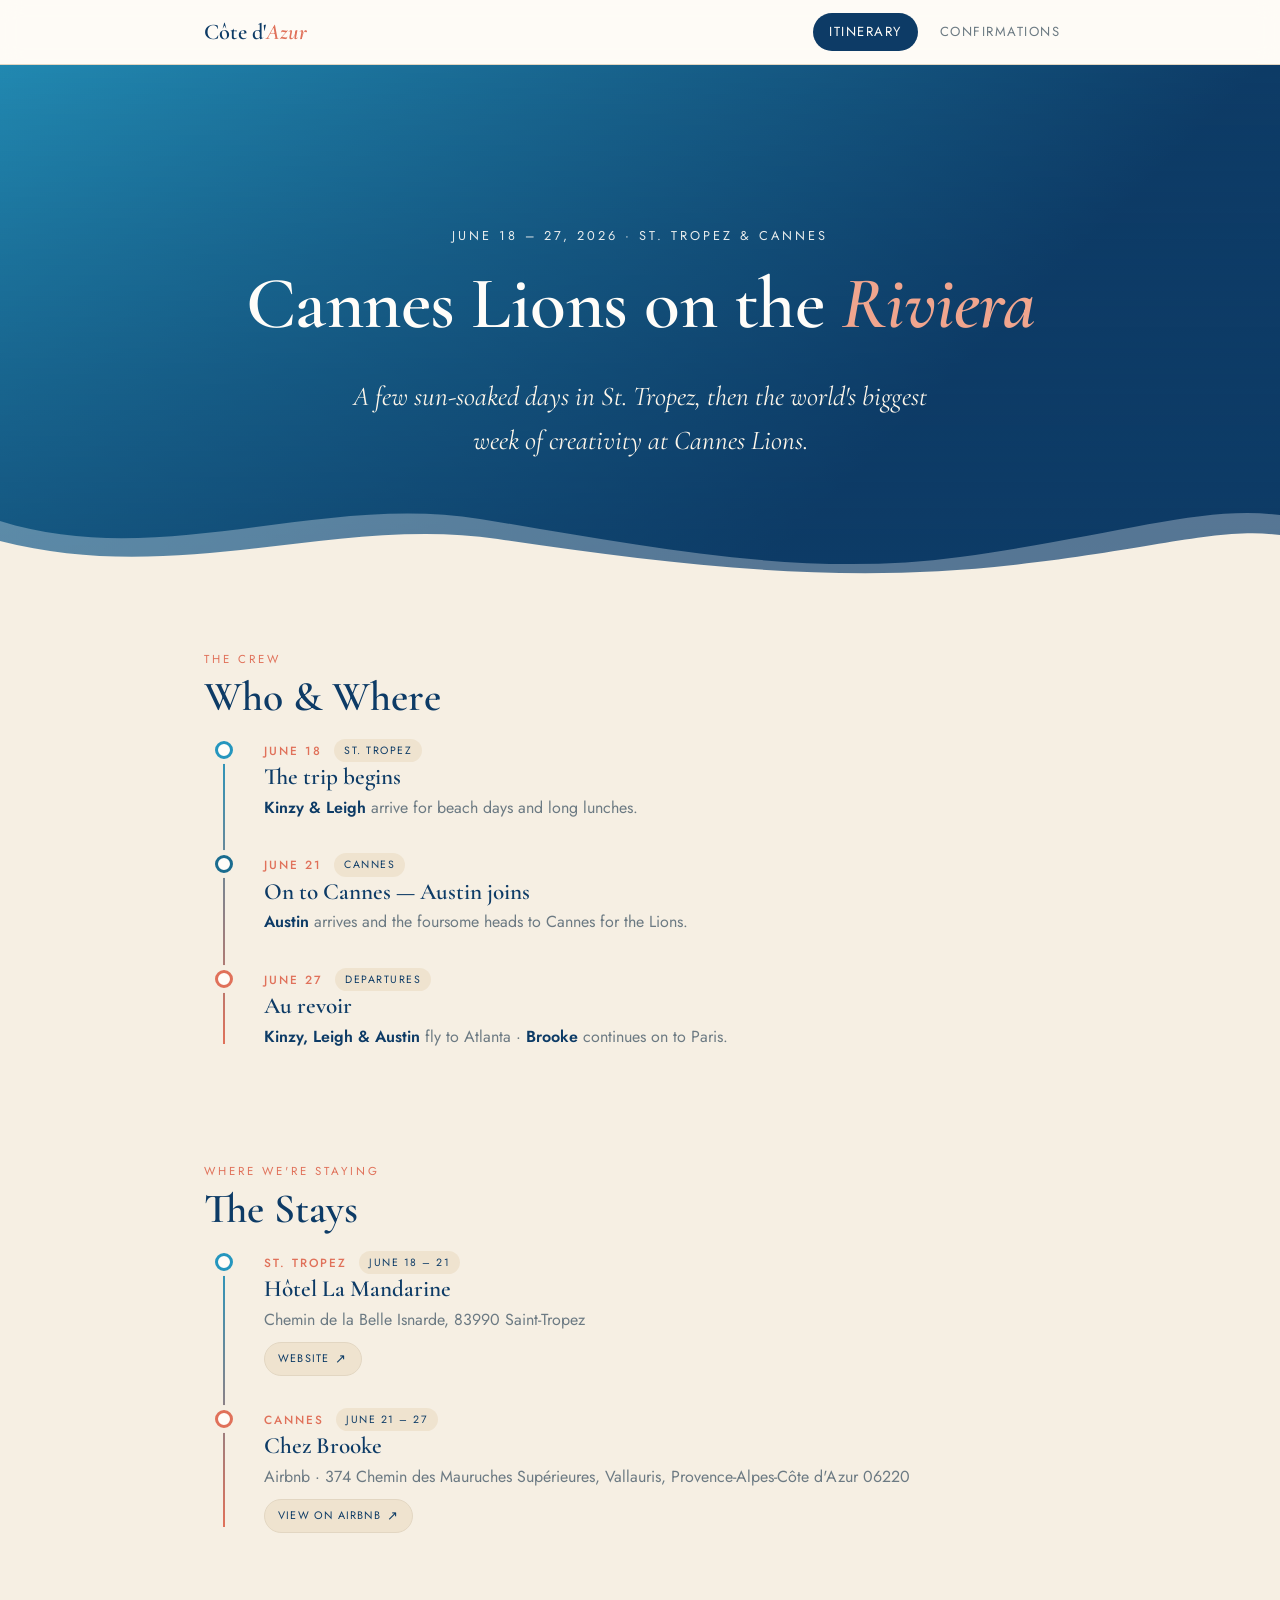
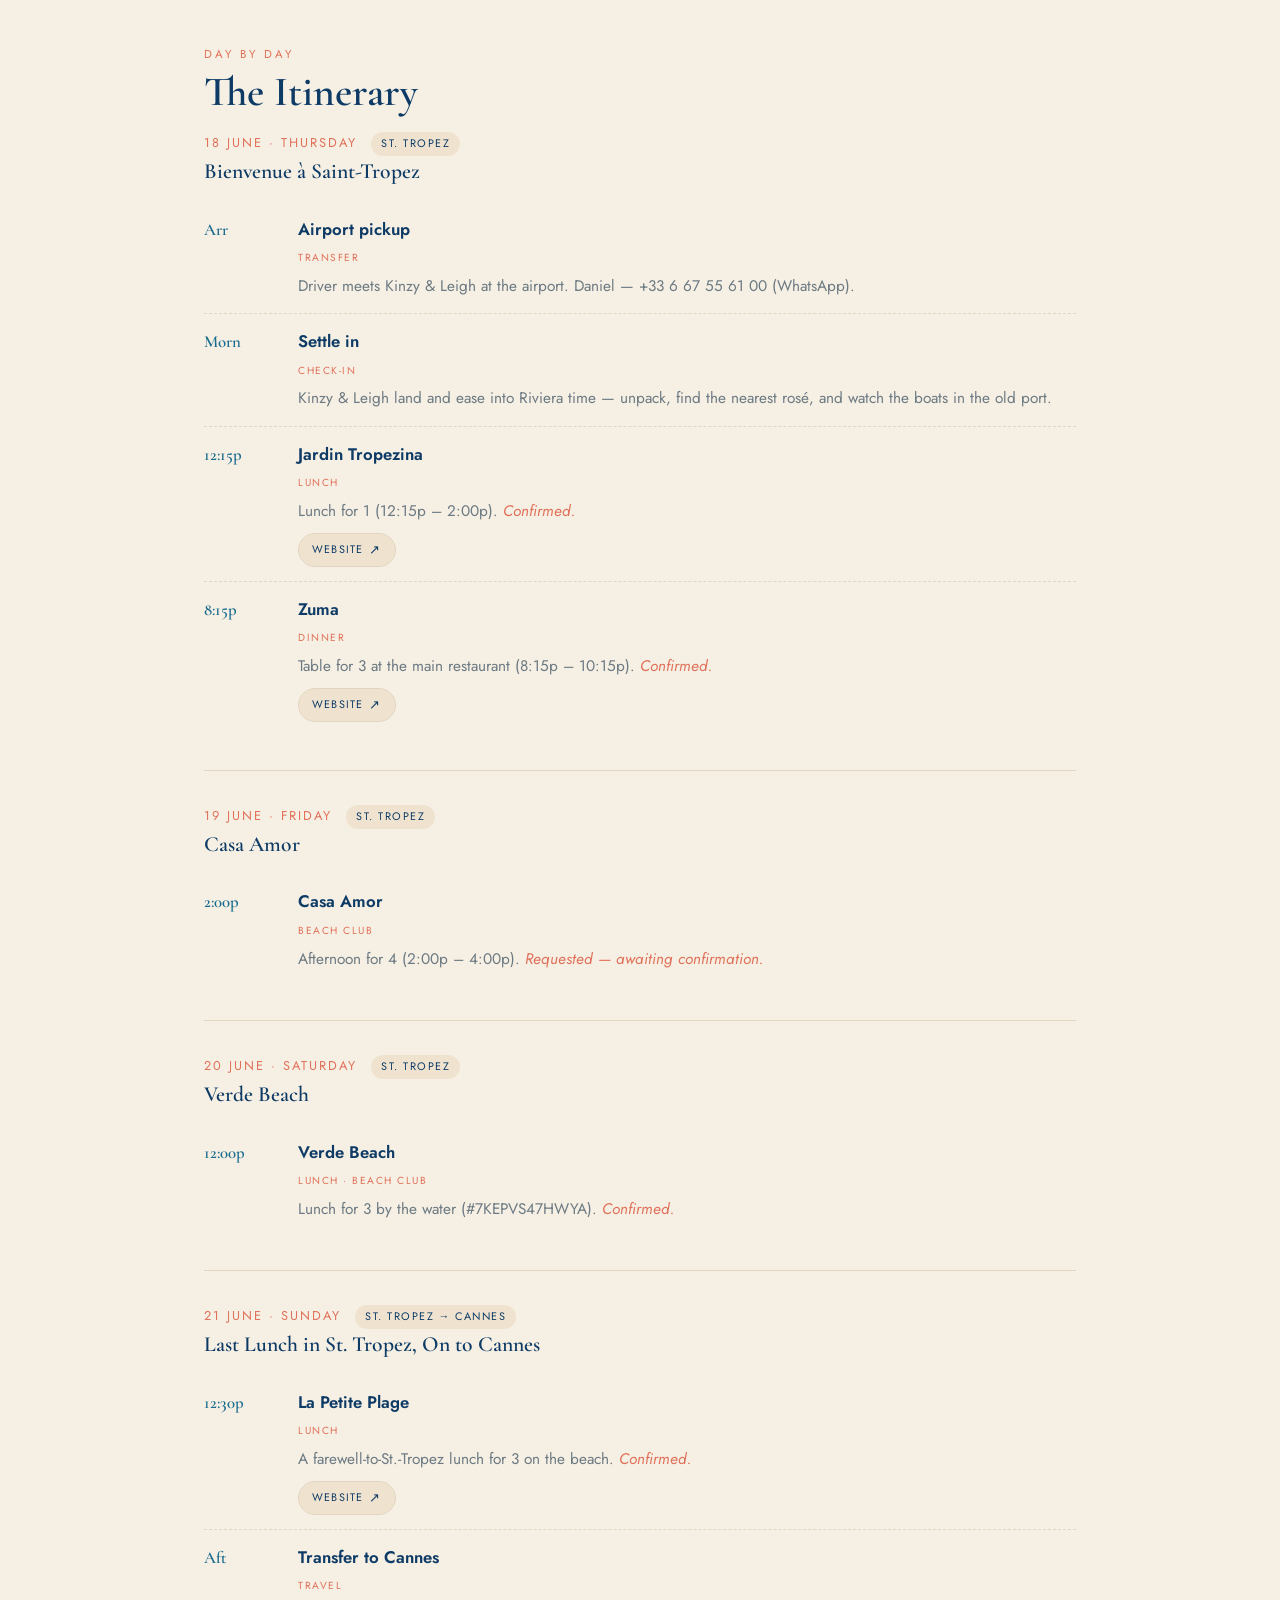
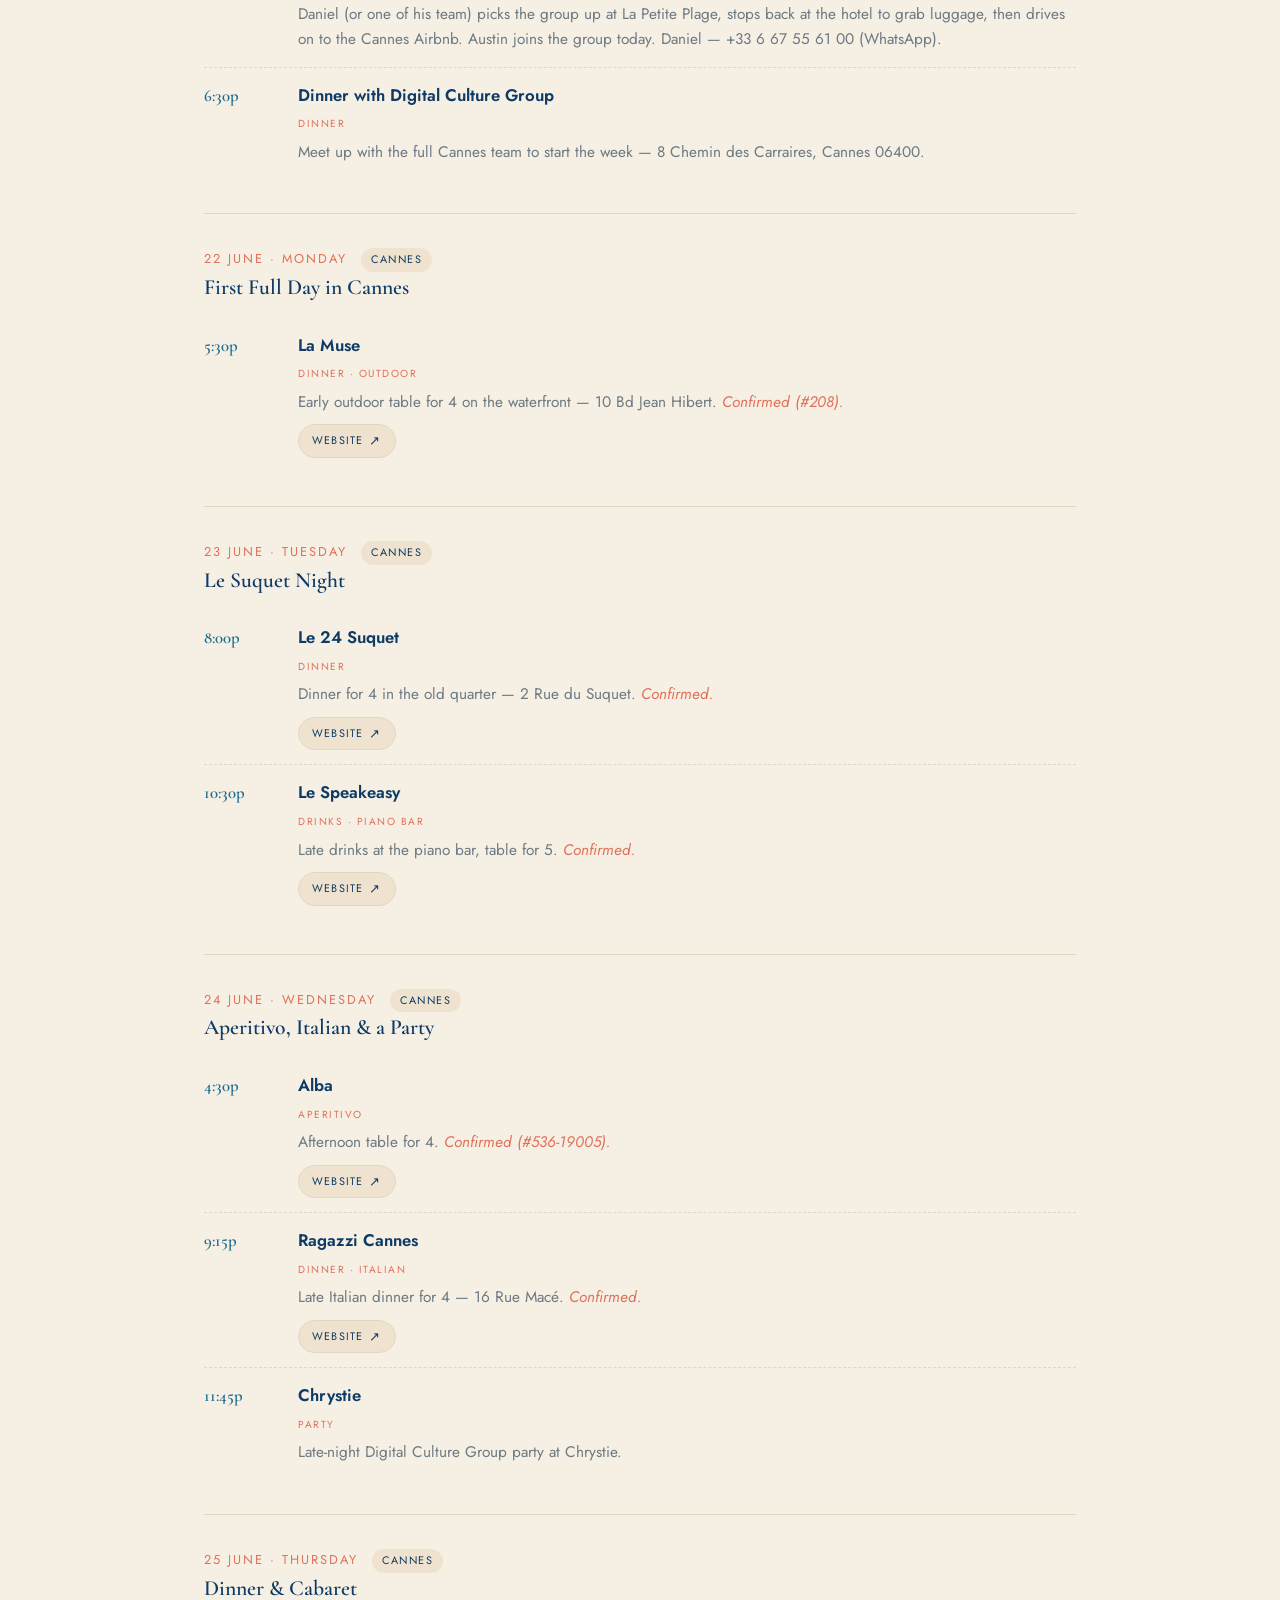
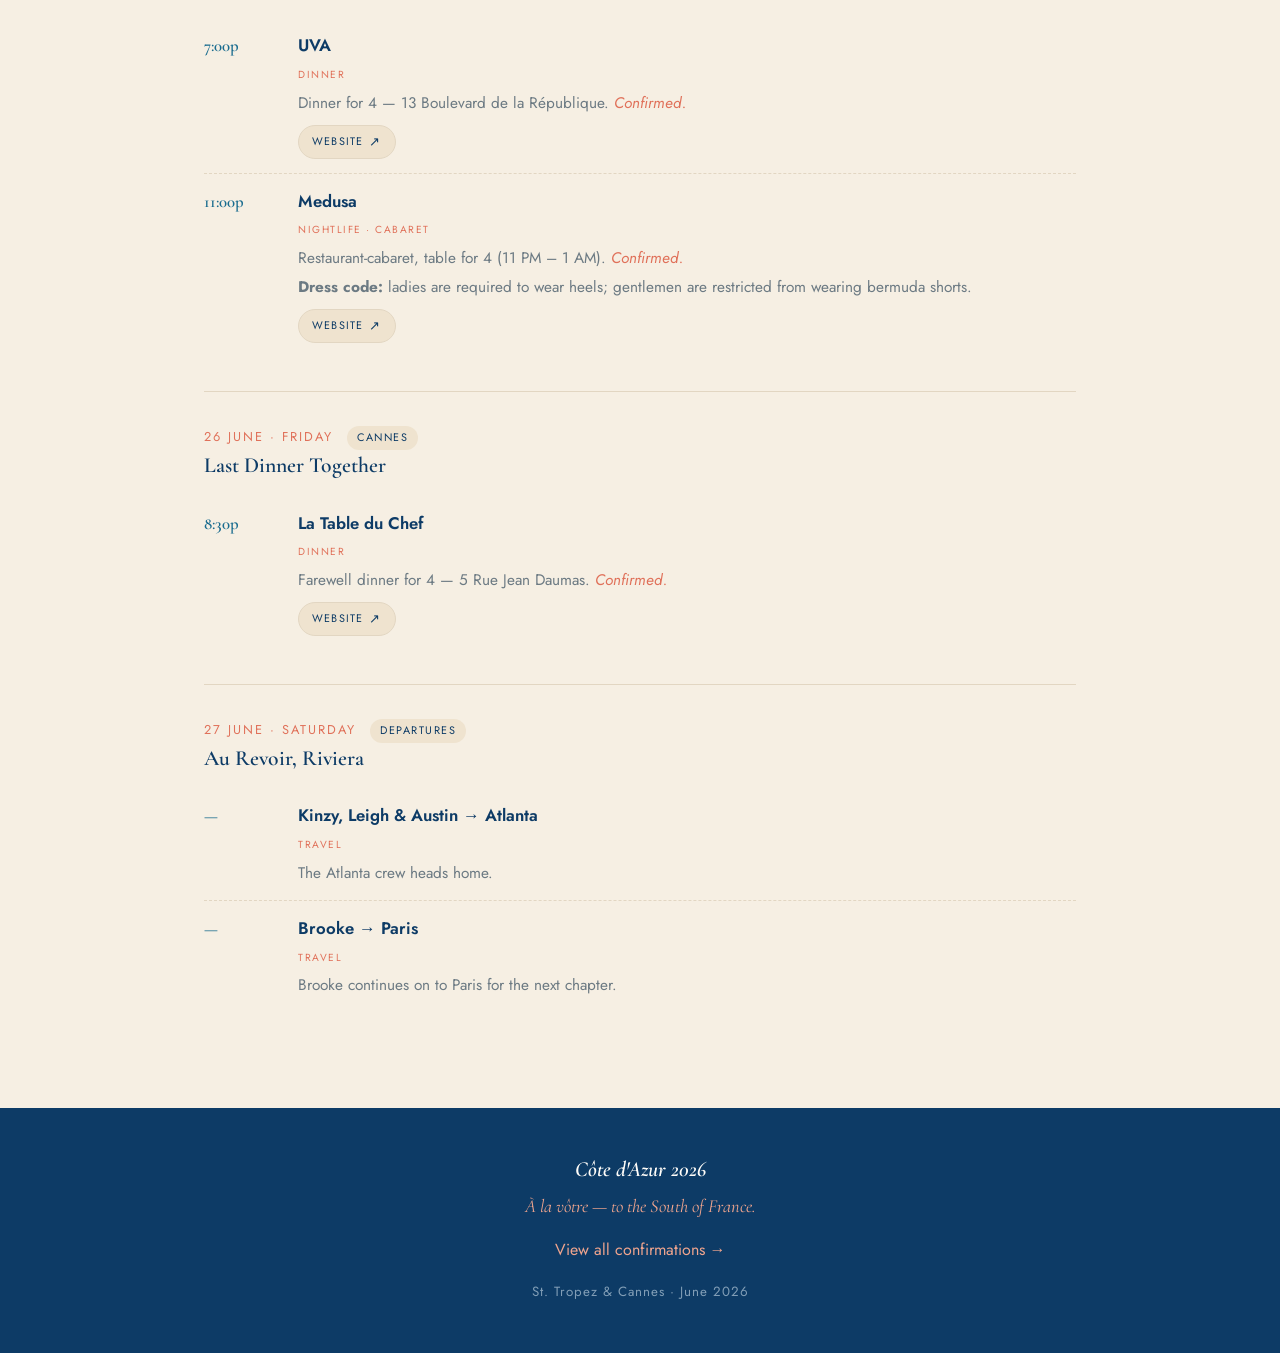
==== commit 116d84c9: "Jun 24: Chrystie is the venue, not the contact" ====
--- a/index.html
+++ b/index.html
@@ -282,9 +282,9 @@
       <div class="block">
         <div class="time">11:45p</div>
         <div>
-          <div class="venue">Digital Culture Group party</div>
+          <div class="venue">Chrystie</div>
           <span class="cat">party</span>
-          <p class="desc">Late-night party with the Digital Culture Group. Contact: Chrystie.</p>
+          <p class="desc">Late-night Digital Culture Group party at Chrystie.</p>
         </div>
       </div>
     </div>
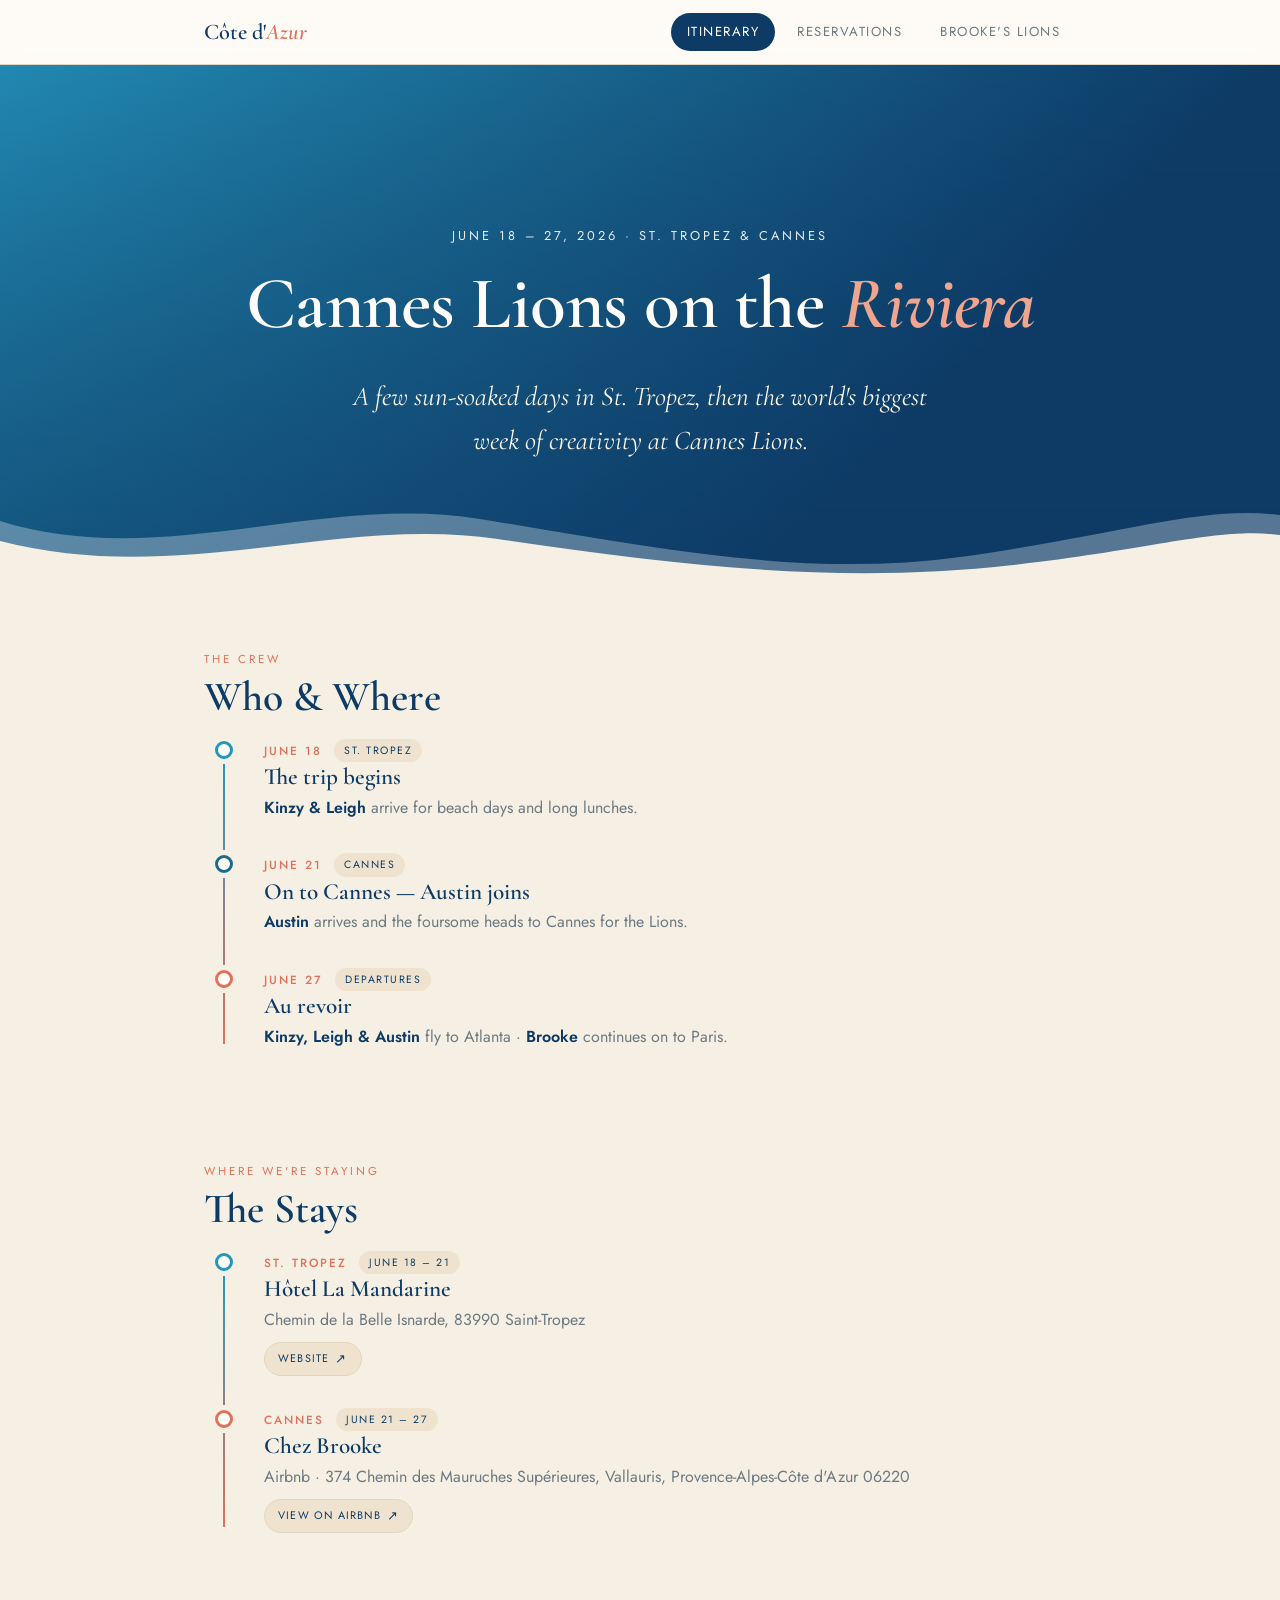
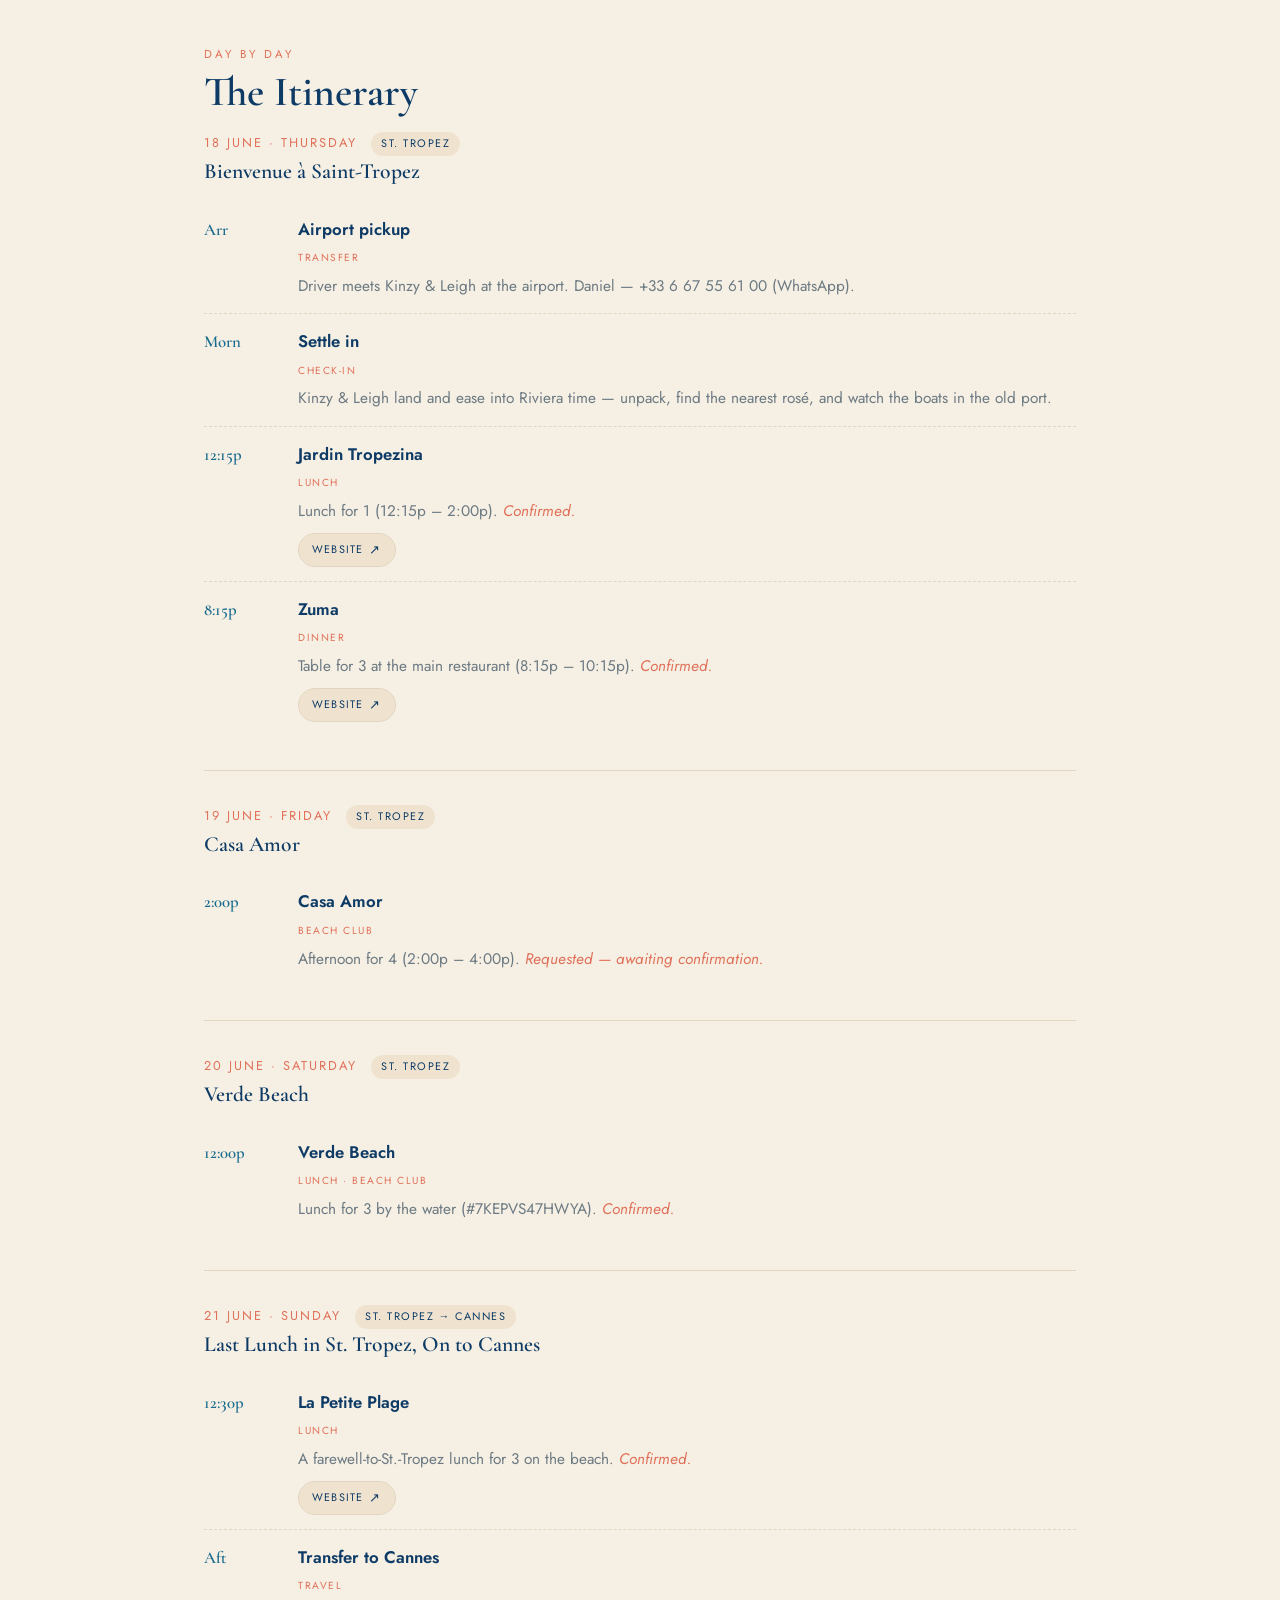
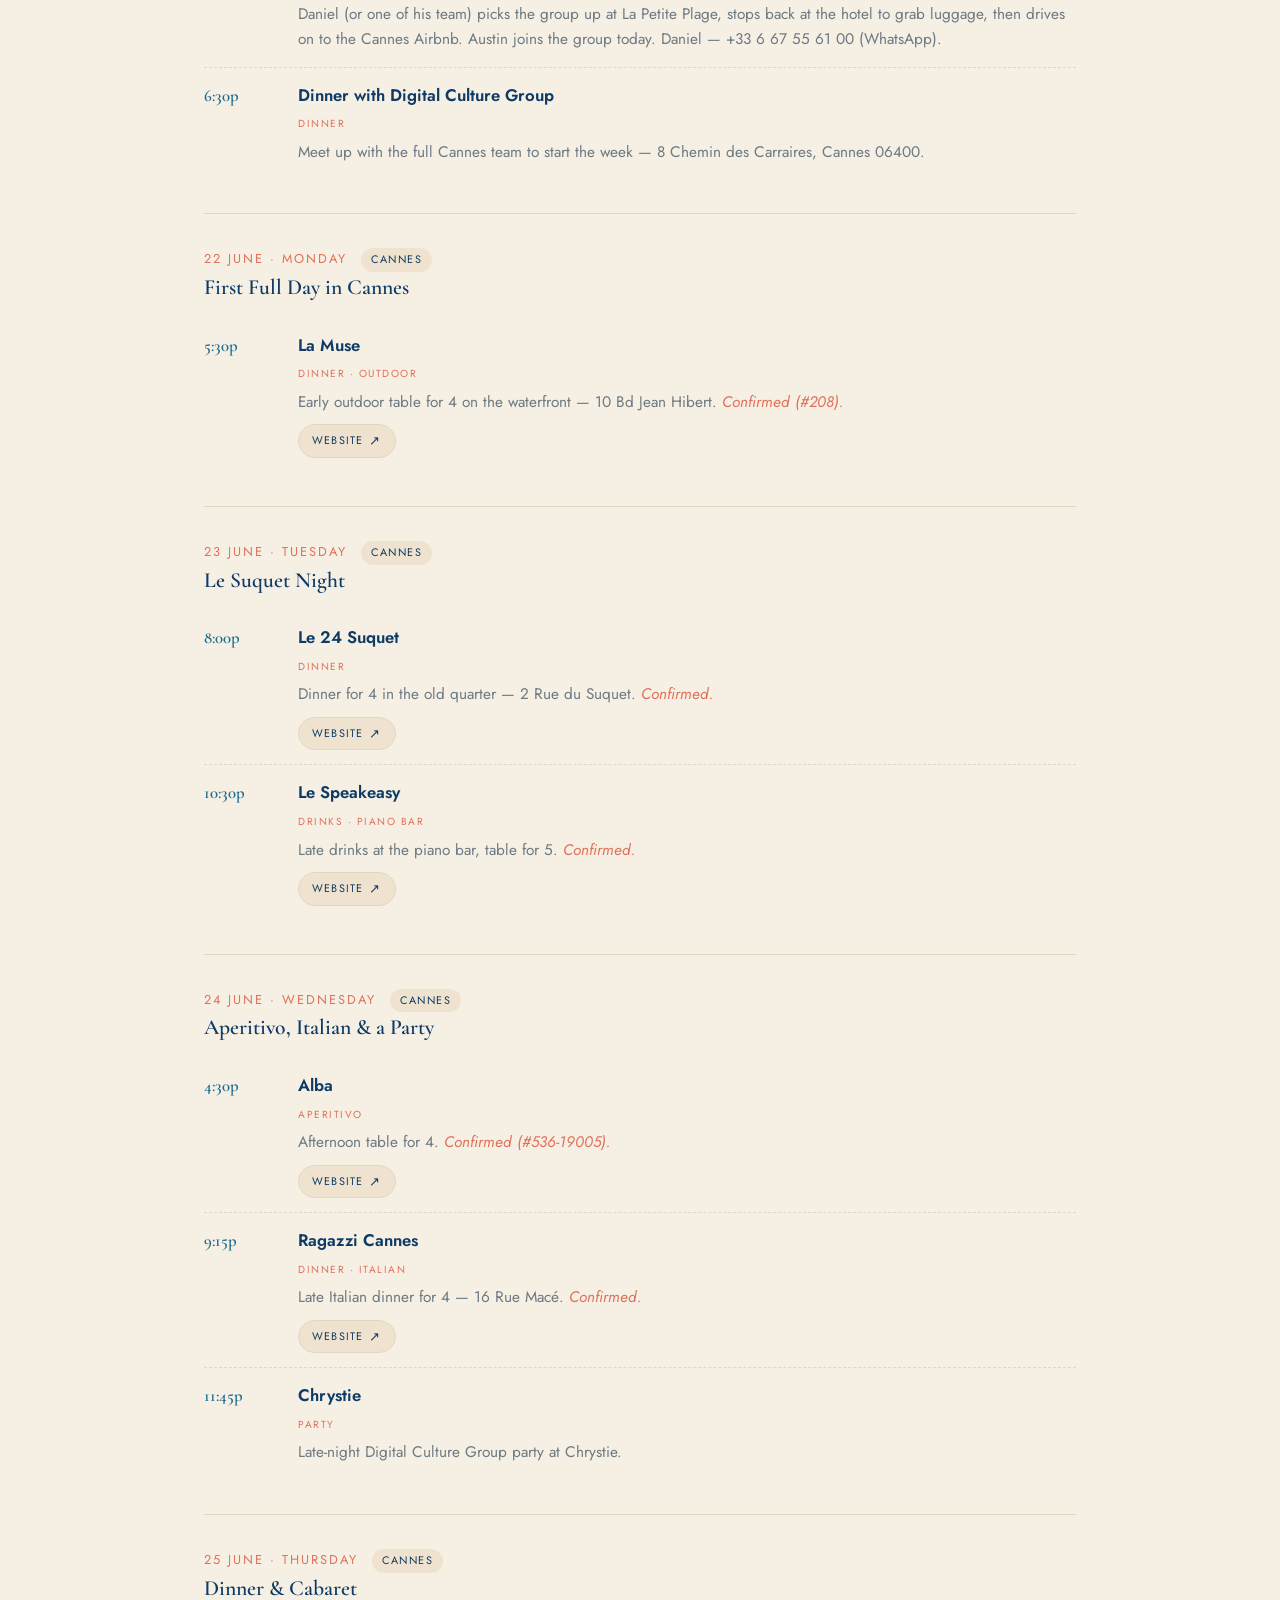
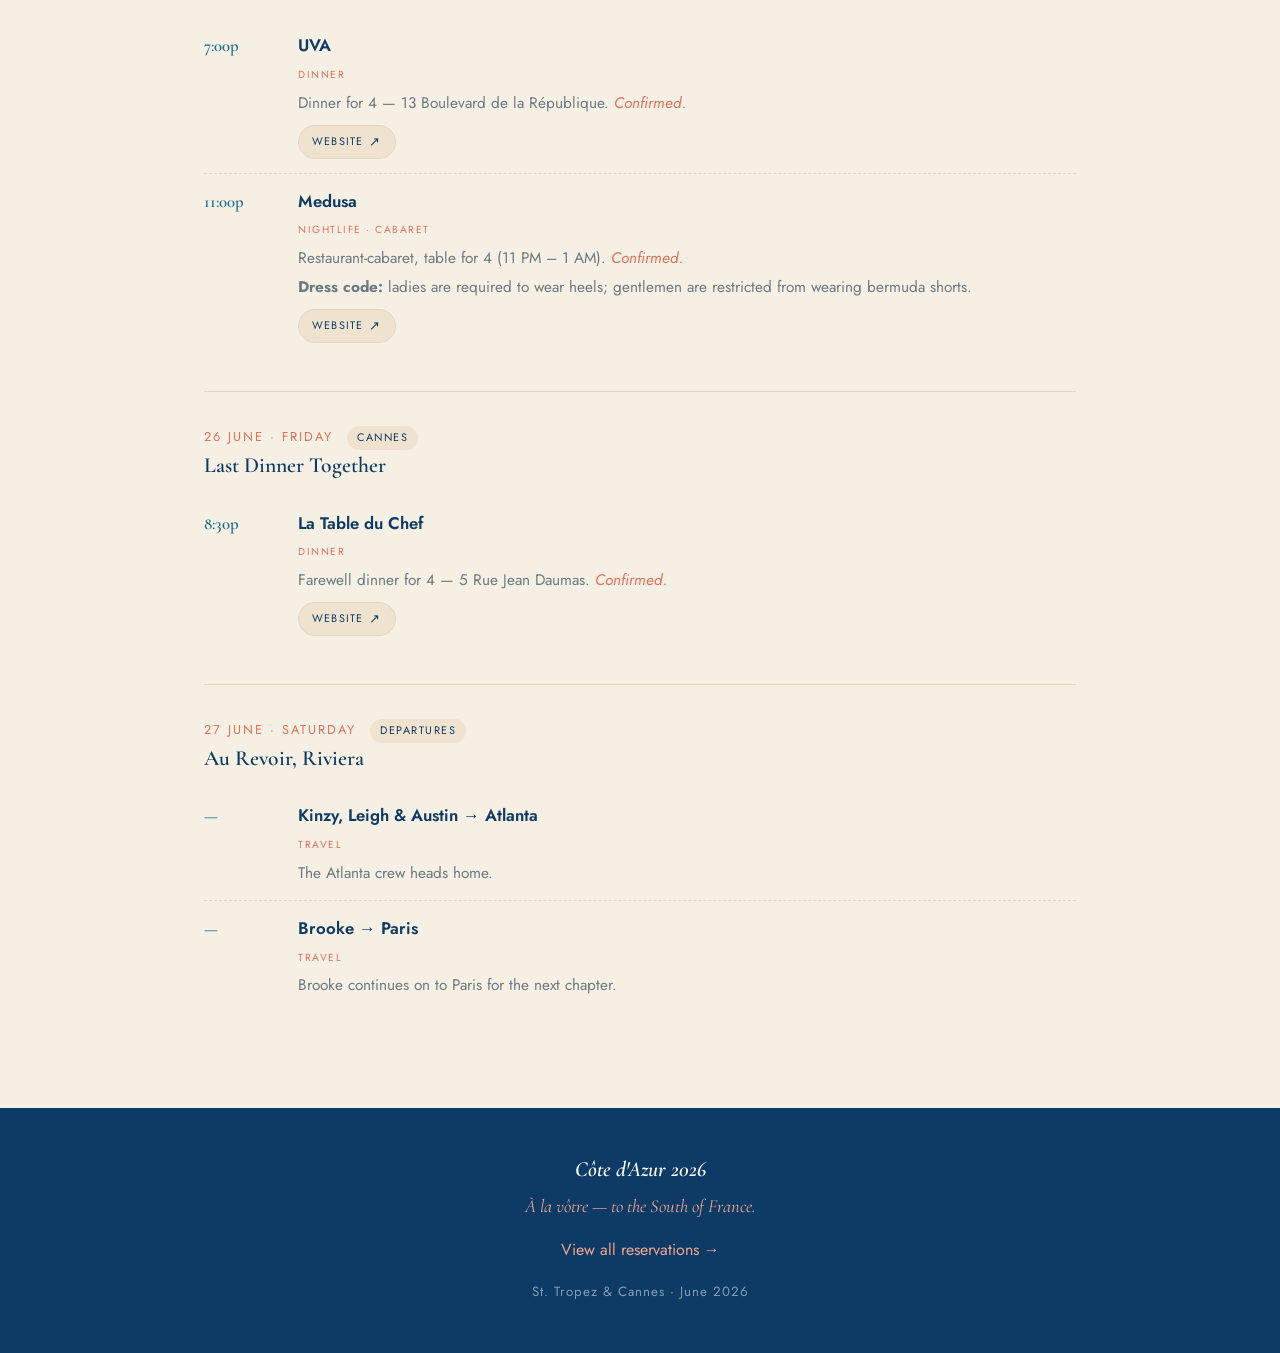
==== commit 900d177e: "Rename Confirmations tab to Reservations; add Brooke's Lions Confirmations page" ====
--- a/index.html
+++ b/index.html
@@ -17,7 +17,8 @@
     <a class="brand" href="index.html">Côte d'<em>Azur</em></a>
     <nav class="tabs">
       <a href="index.html" class="active">Itinerary</a>
-      <a href="confirmations.html">Confirmations</a>
+      <a href="confirmations.html">Reservations</a>
+      <a href="lions.html">Brooke's Lions</a>
     </nav>
   </div>
 </header>
@@ -366,7 +367,7 @@
 <footer>
   <h3>Côte d'Azur 2026</h3>
   <p class="fr">À la vôtre — to the South of France.</p>
-  <p><a href="confirmations.html" style="color:#f0a58e;">View all confirmations →</a></p>
+  <p><a href="confirmations.html" style="color:#f0a58e;">View all reservations →</a></p>
   <small>St. Tropez &amp; Cannes · June 2026</small>
 </footer>
 
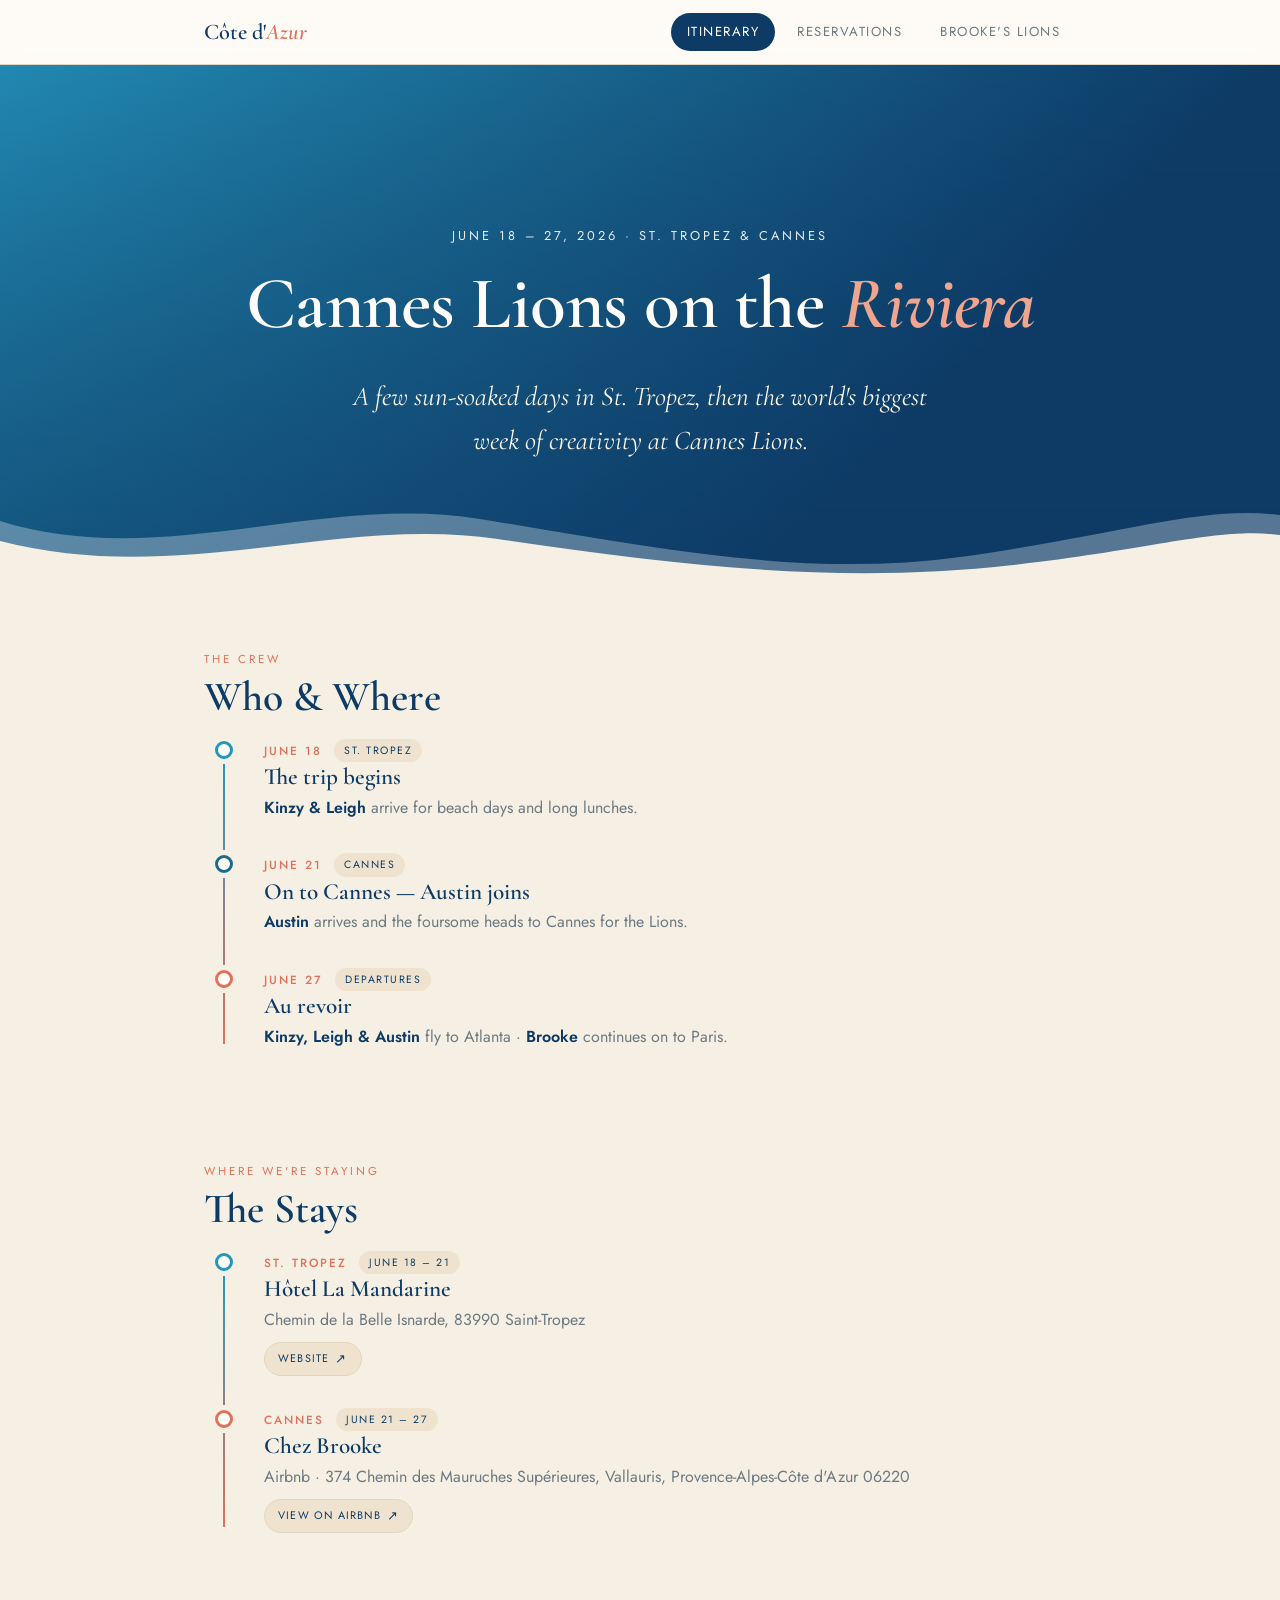
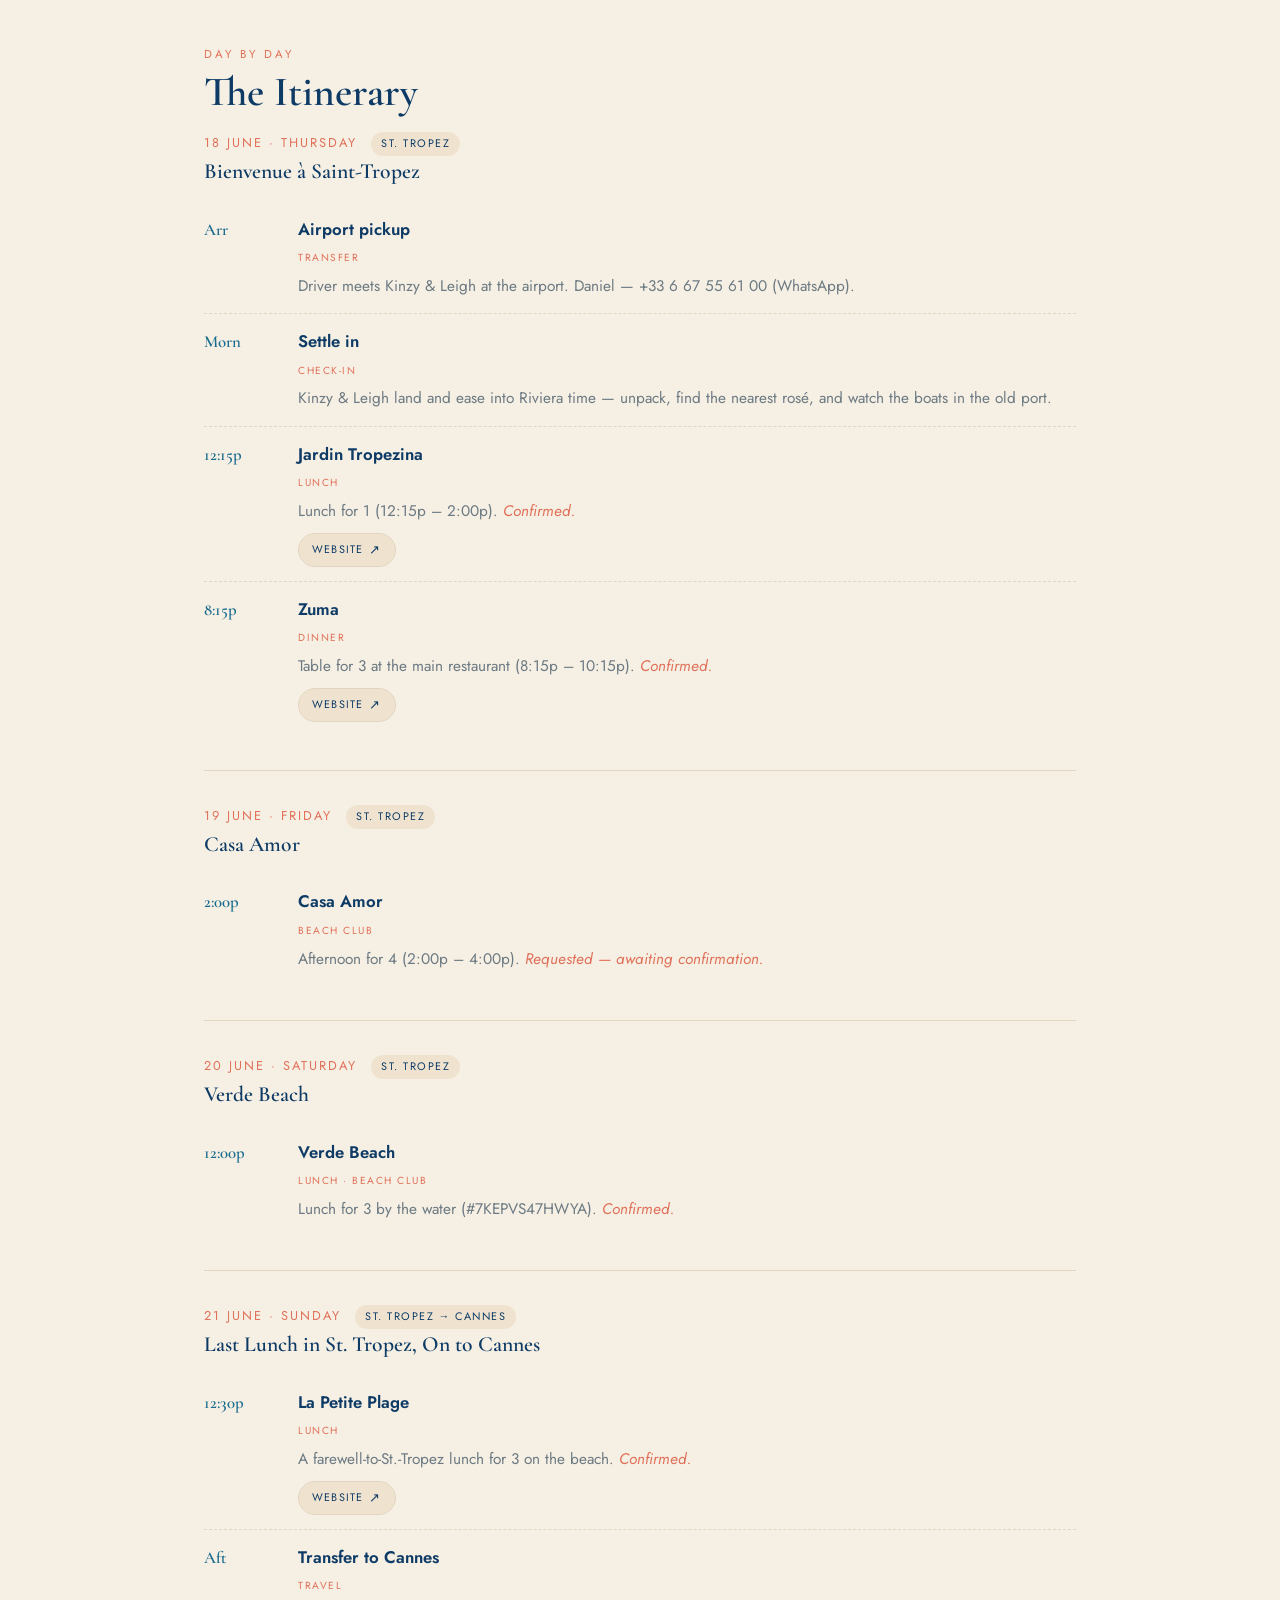
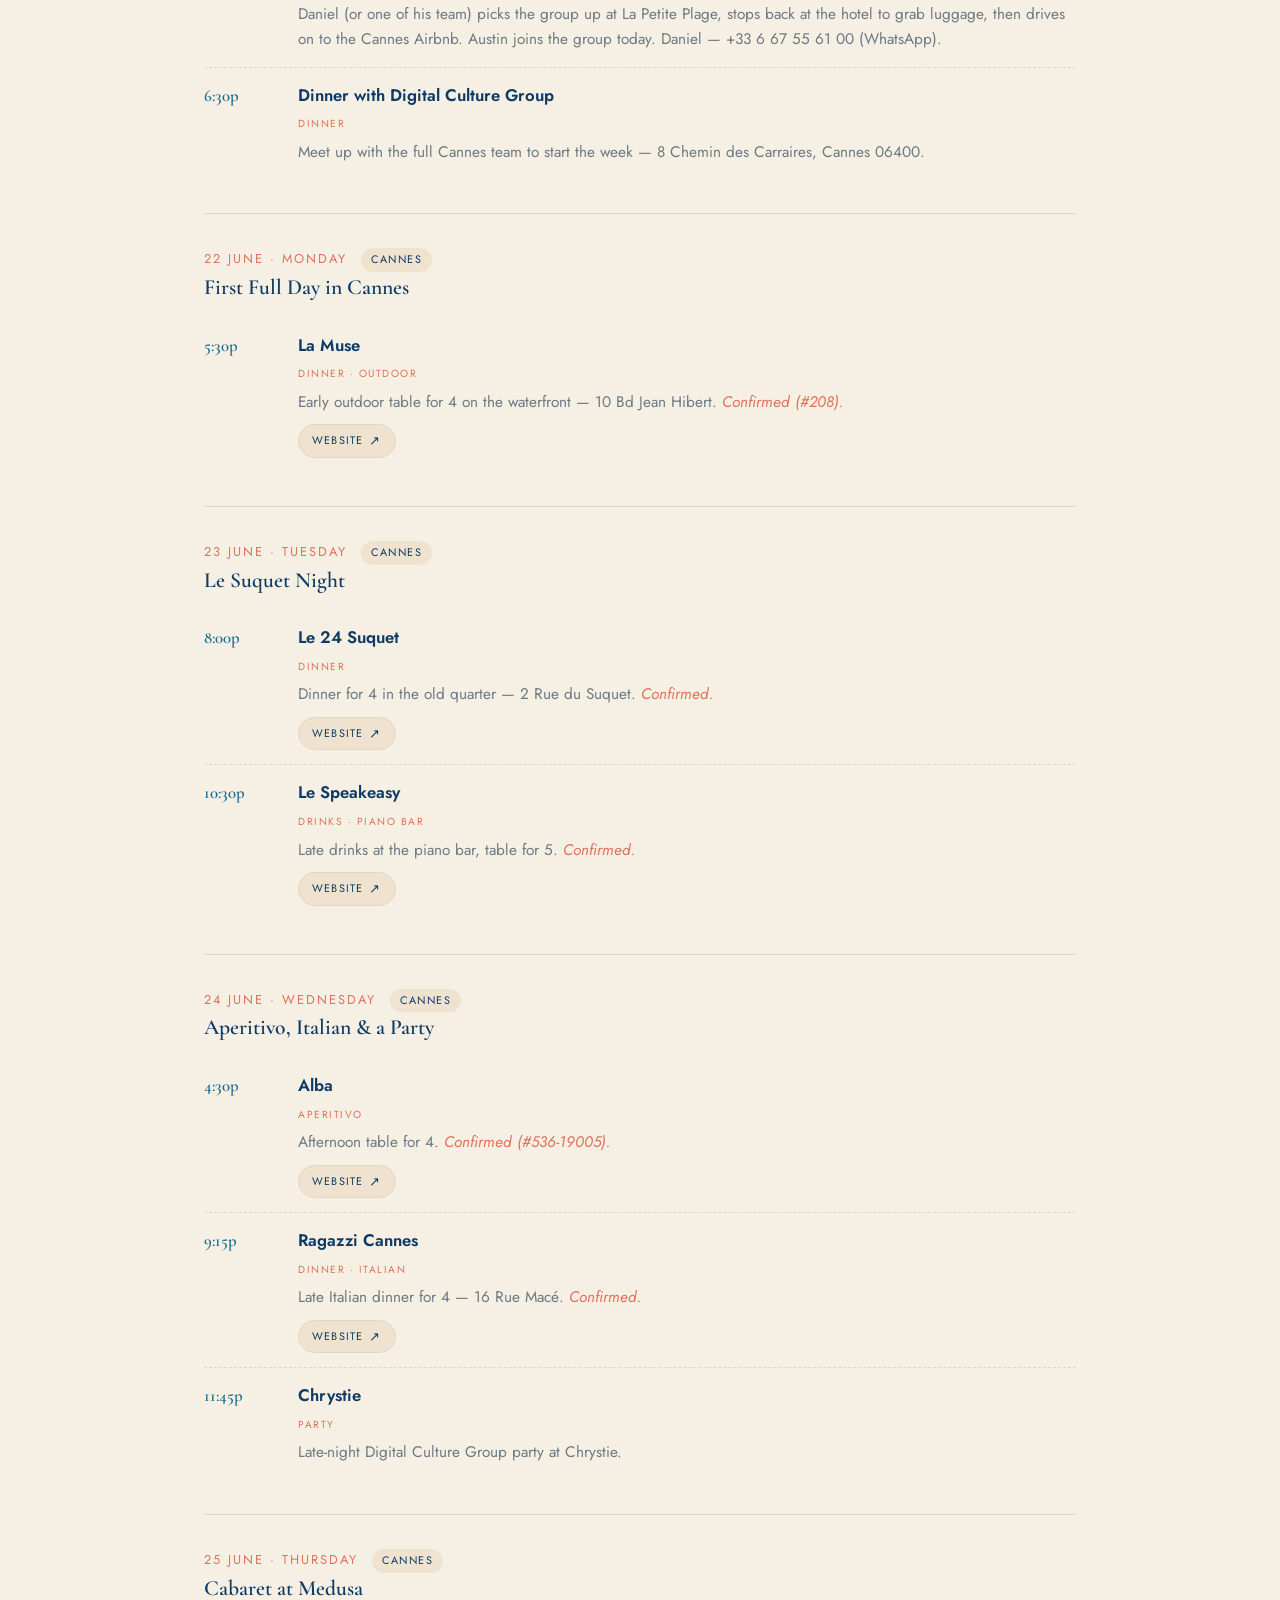
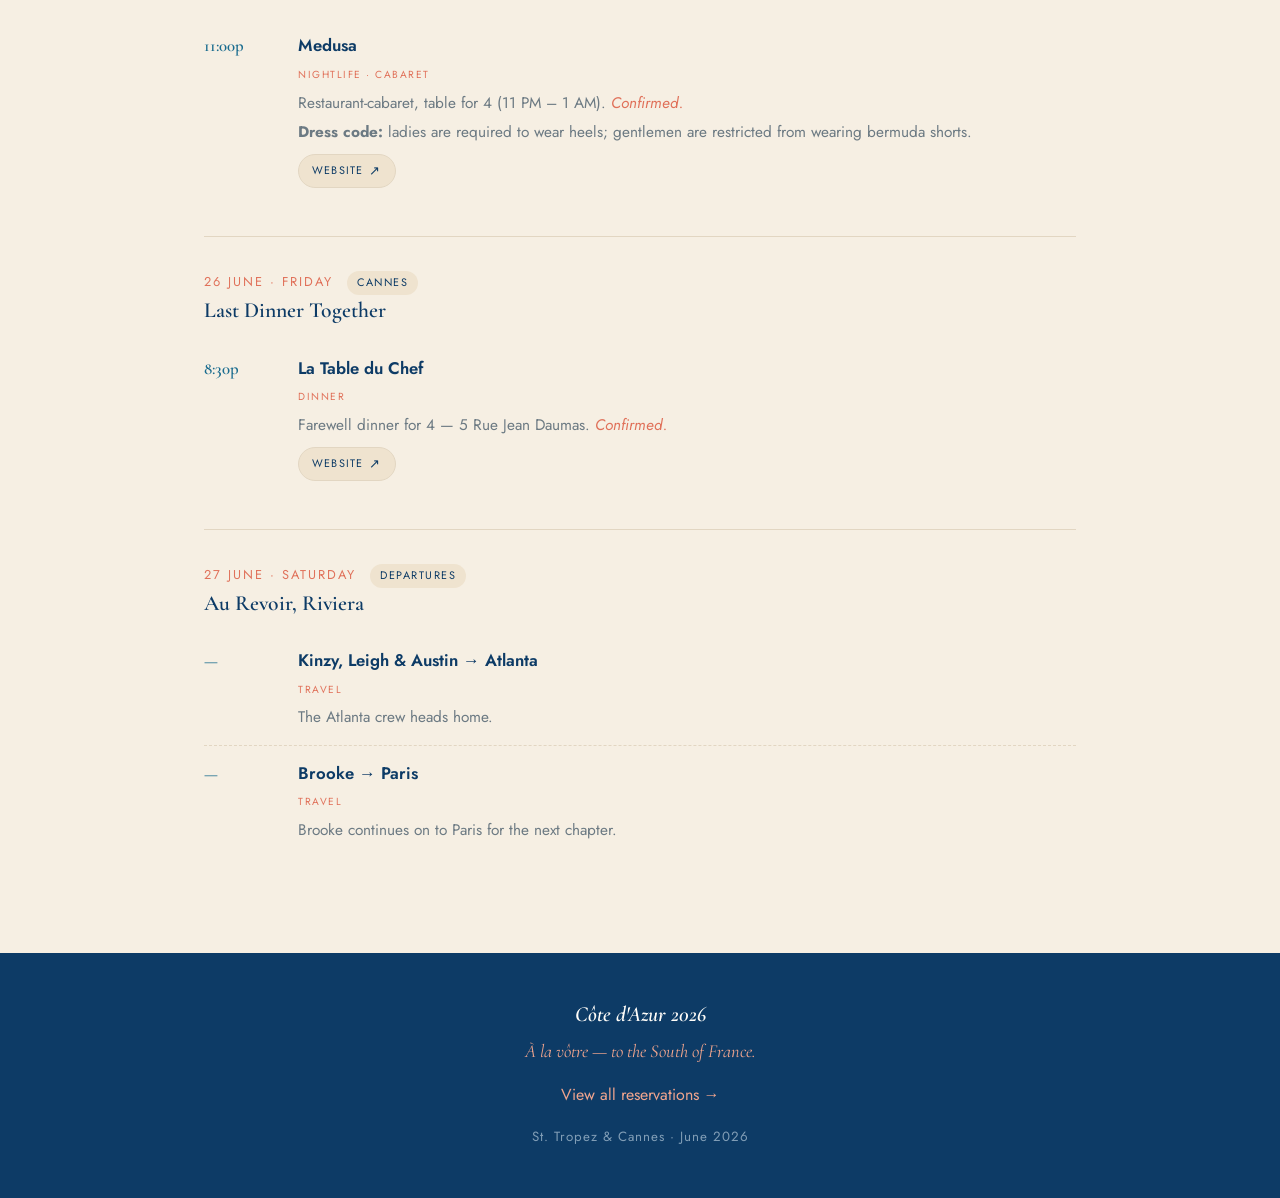
==== commit 3501065a: "Remove UVA (cancelled) from itinerary and reservations" ====
--- a/index.html
+++ b/index.html
@@ -296,16 +296,7 @@
         <span class="day-date">25 June · Thursday</span>
         <span class="day-city">Cannes</span>
       </div>
-      <h3 class="day-title">Dinner &amp; Cabaret</h3>
-      <div class="block">
-        <div class="time">7:00p</div>
-        <div>
-          <div class="venue">UVA</div>
-          <span class="cat">dinner</span>
-          <p class="desc">Dinner for 4 — 13 Boulevard de la République. <em>Confirmed.</em></p>
-          <a class="venue-link" href="https://www.restaurant-uva-cannes.fr/" target="_blank" rel="noopener">Website</a>
-        </div>
-      </div>
+      <h3 class="day-title">Cabaret at Medusa</h3>
       <div class="block">
         <div class="time">11:00p</div>
         <div>
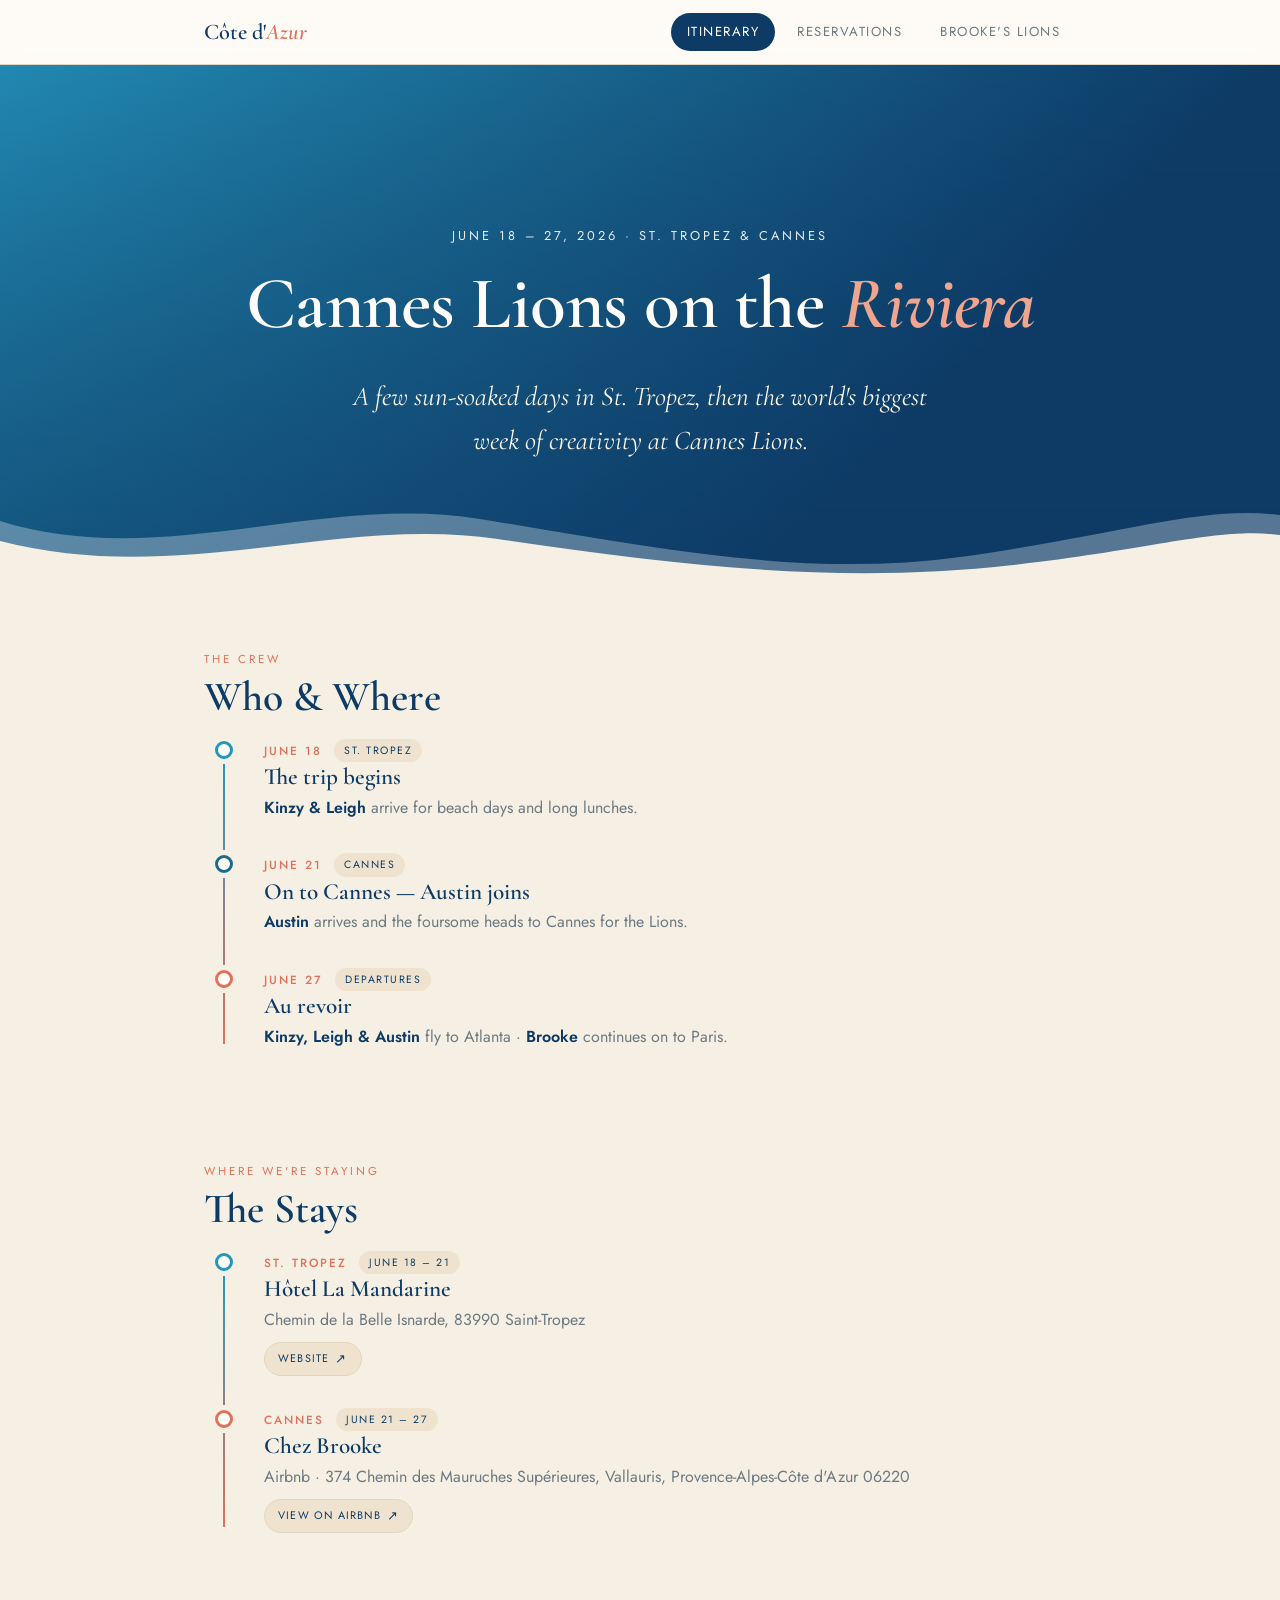
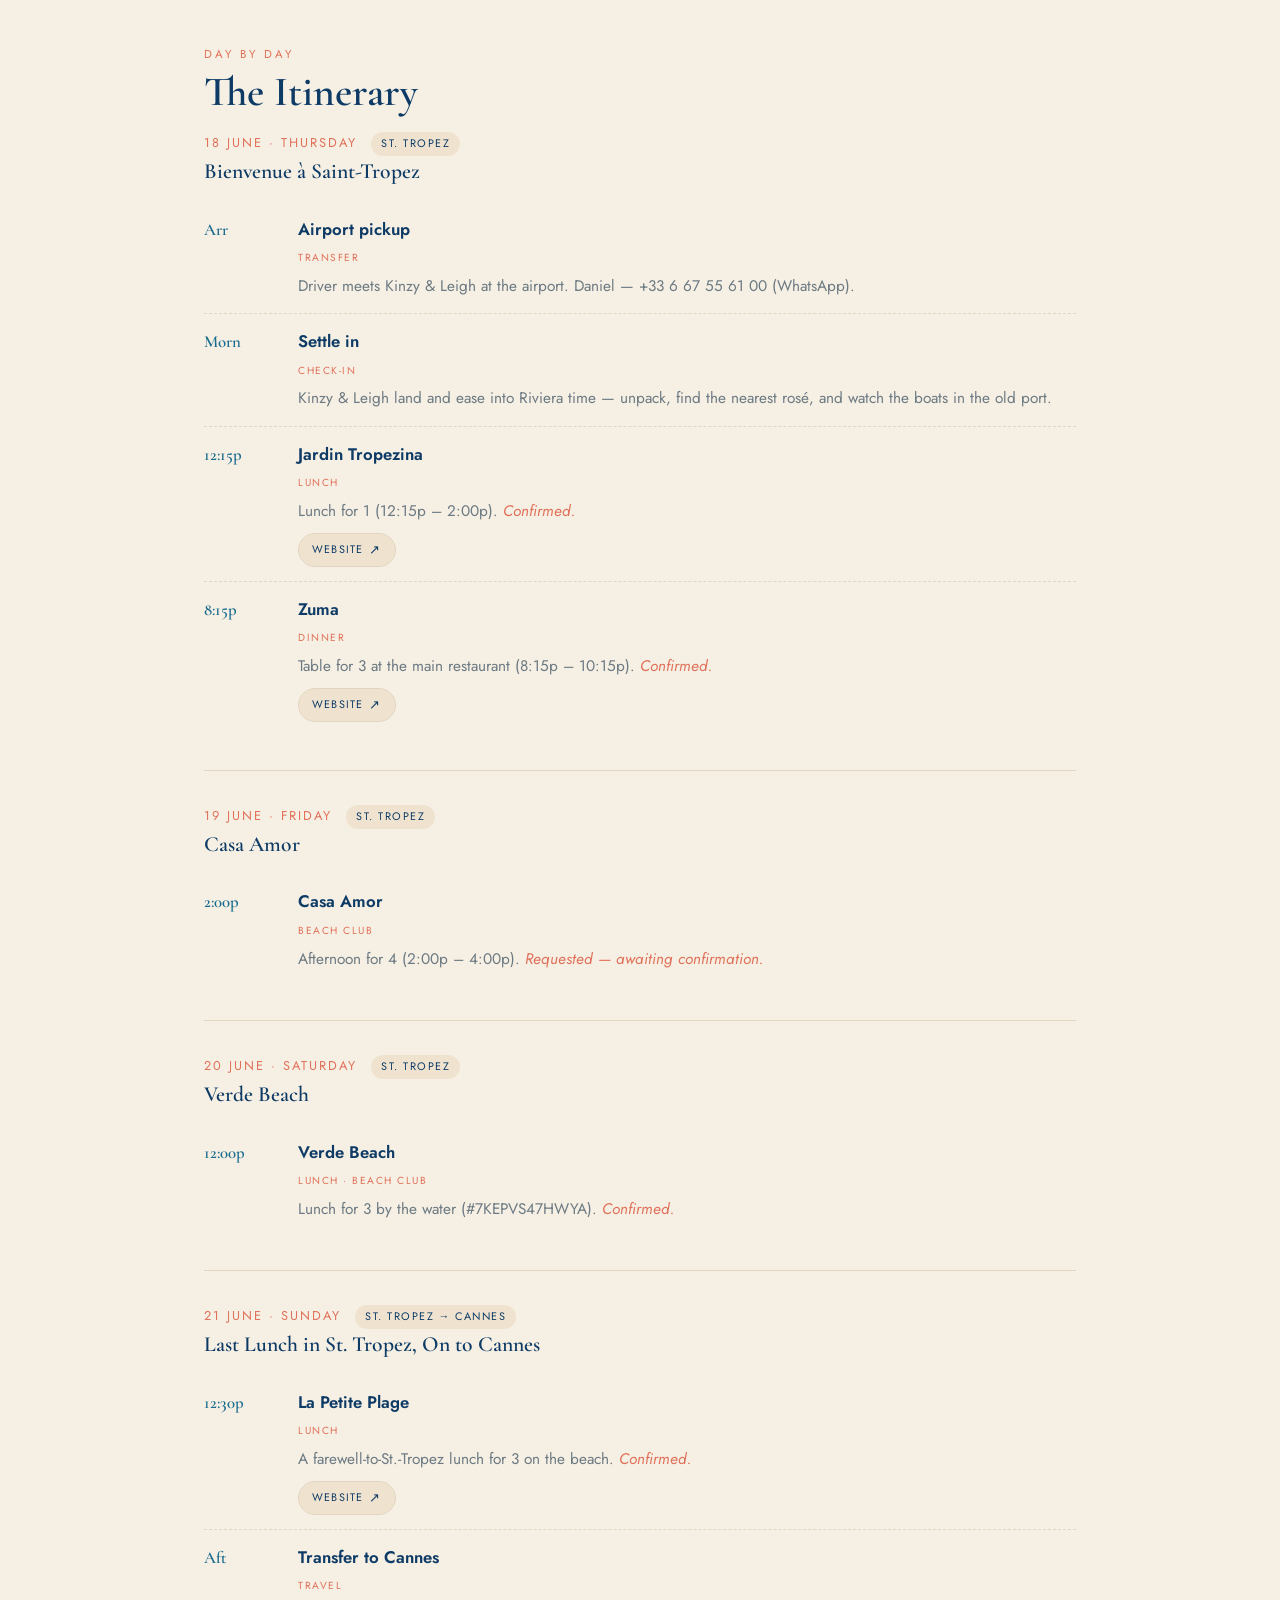
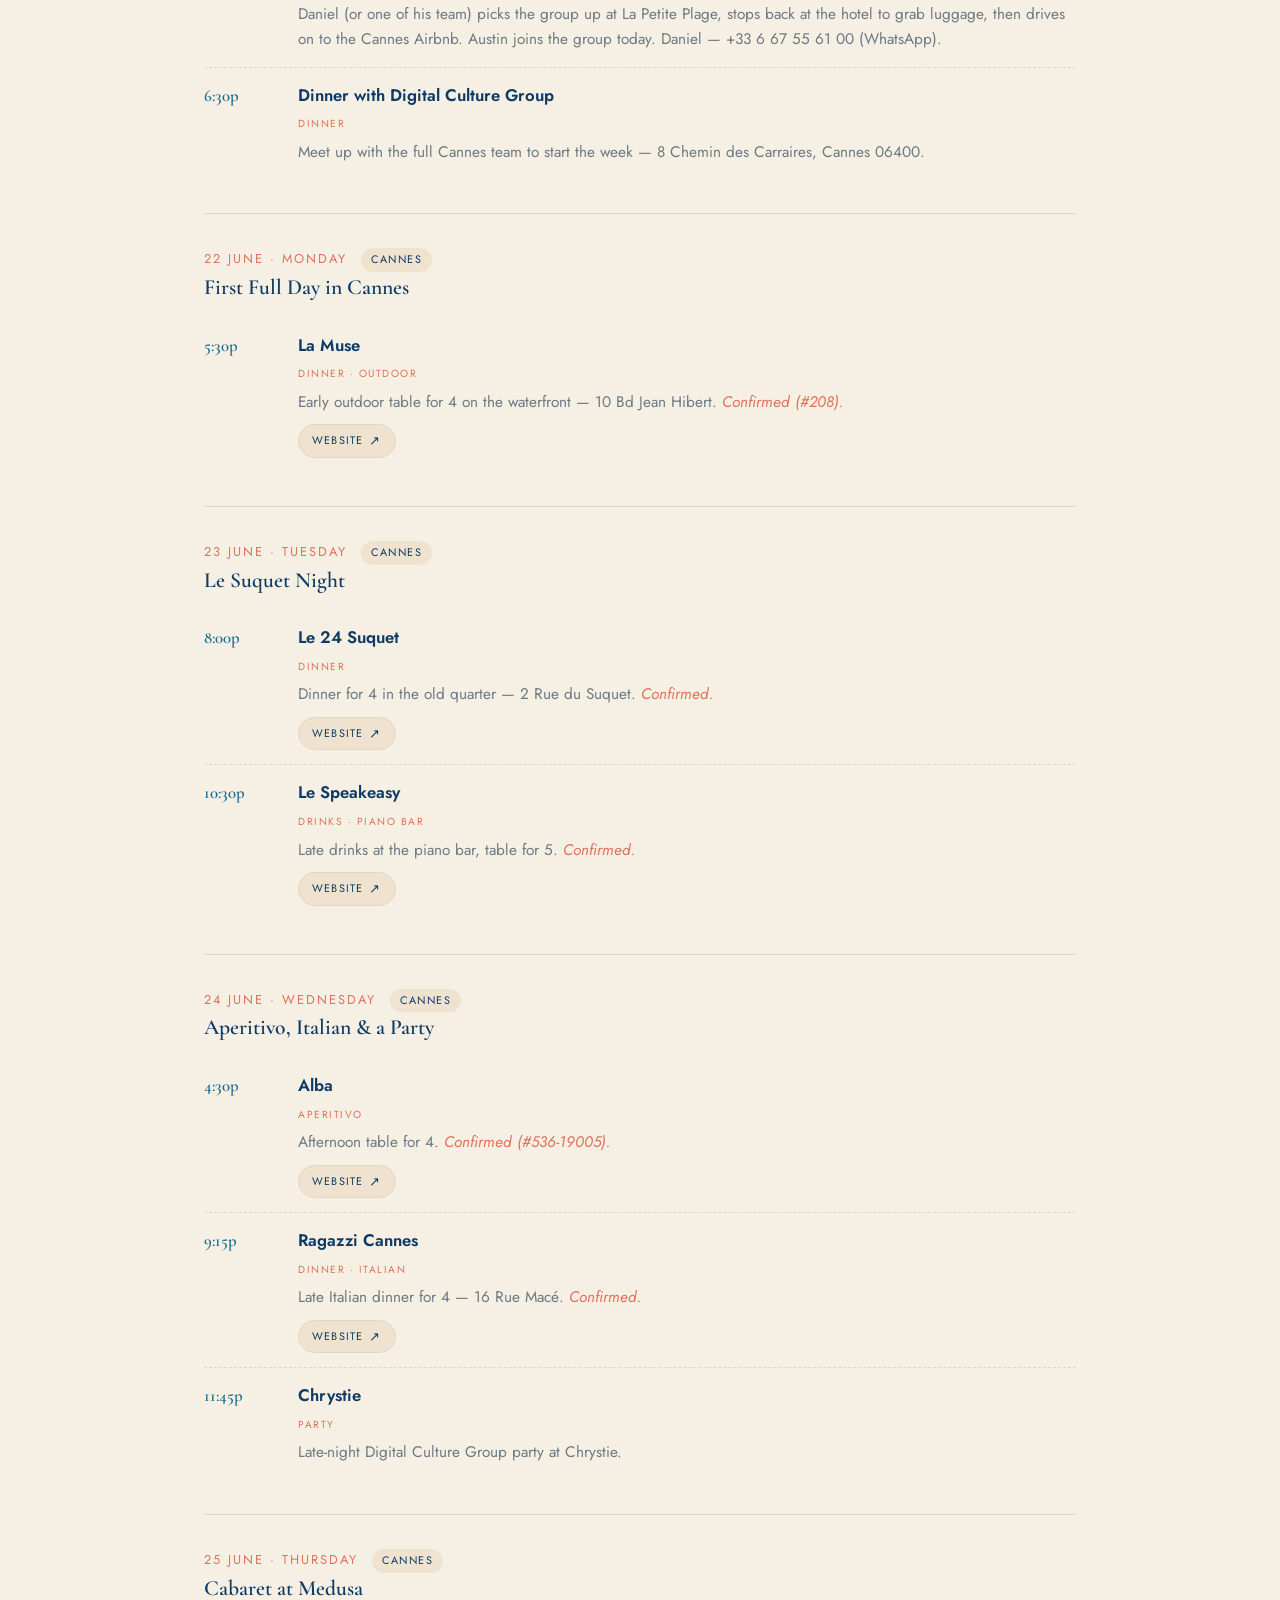
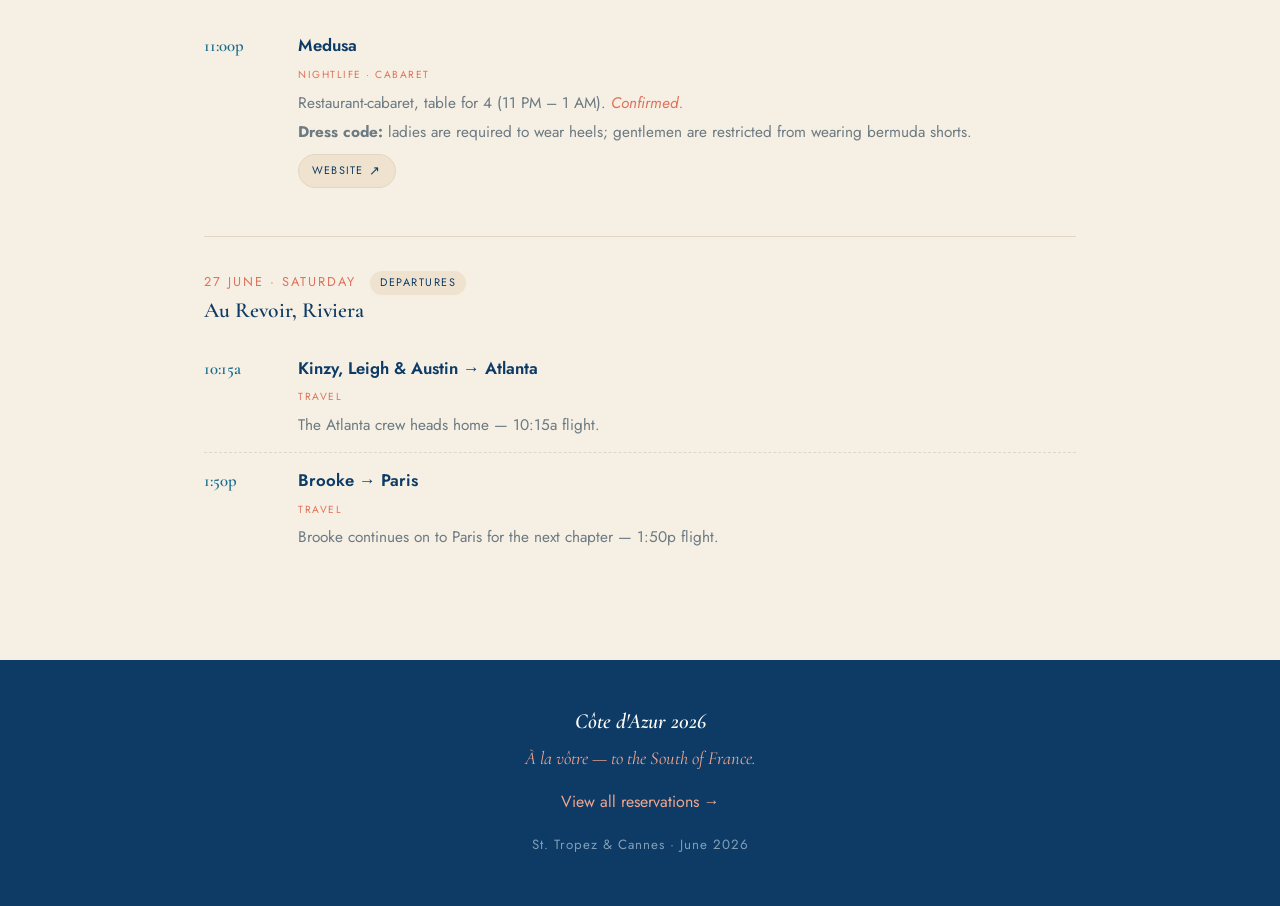
==== commit 99747d5c: "Remove La Table du Chef; add Jun 27 flight times" ====
--- a/index.html
+++ b/index.html
@@ -309,24 +309,6 @@
       </div>
     </div>
 
-    <!-- June 26 -->
-    <div class="day reveal">
-      <div class="day-head">
-        <span class="day-date">26 June · Friday</span>
-        <span class="day-city">Cannes</span>
-      </div>
-      <h3 class="day-title">Last Dinner Together</h3>
-      <div class="block">
-        <div class="time">8:30p</div>
-        <div>
-          <div class="venue">La Table du Chef</div>
-          <span class="cat">dinner</span>
-          <p class="desc">Farewell dinner for 4 — 5 Rue Jean Daumas. <em>Confirmed.</em></p>
-          <a class="venue-link" href="https://latableduchefcannes.com/en" target="_blank" rel="noopener">Website</a>
-        </div>
-      </div>
-    </div>
-
     <!-- June 27 -->
     <div class="day reveal">
       <div class="day-head">
@@ -335,19 +317,19 @@
       </div>
       <h3 class="day-title">Au Revoir, Riviera</h3>
       <div class="block">
-        <div class="time">—</div>
+        <div class="time">10:15a</div>
         <div>
           <div class="venue">Kinzy, Leigh &amp; Austin → Atlanta</div>
           <span class="cat">travel</span>
-          <p class="desc">The Atlanta crew heads home.</p>
-        </div>
-      </div>
-      <div class="block">
-        <div class="time">—</div>
+          <p class="desc">The Atlanta crew heads home — 10:15a flight.</p>
+        </div>
+      </div>
+      <div class="block">
+        <div class="time">1:50p</div>
         <div>
           <div class="venue">Brooke → Paris</div>
           <span class="cat">travel</span>
-          <p class="desc">Brooke continues on to Paris for the next chapter.</p>
+          <p class="desc">Brooke continues on to Paris for the next chapter — 1:50p flight.</p>
         </div>
       </div>
     </div>
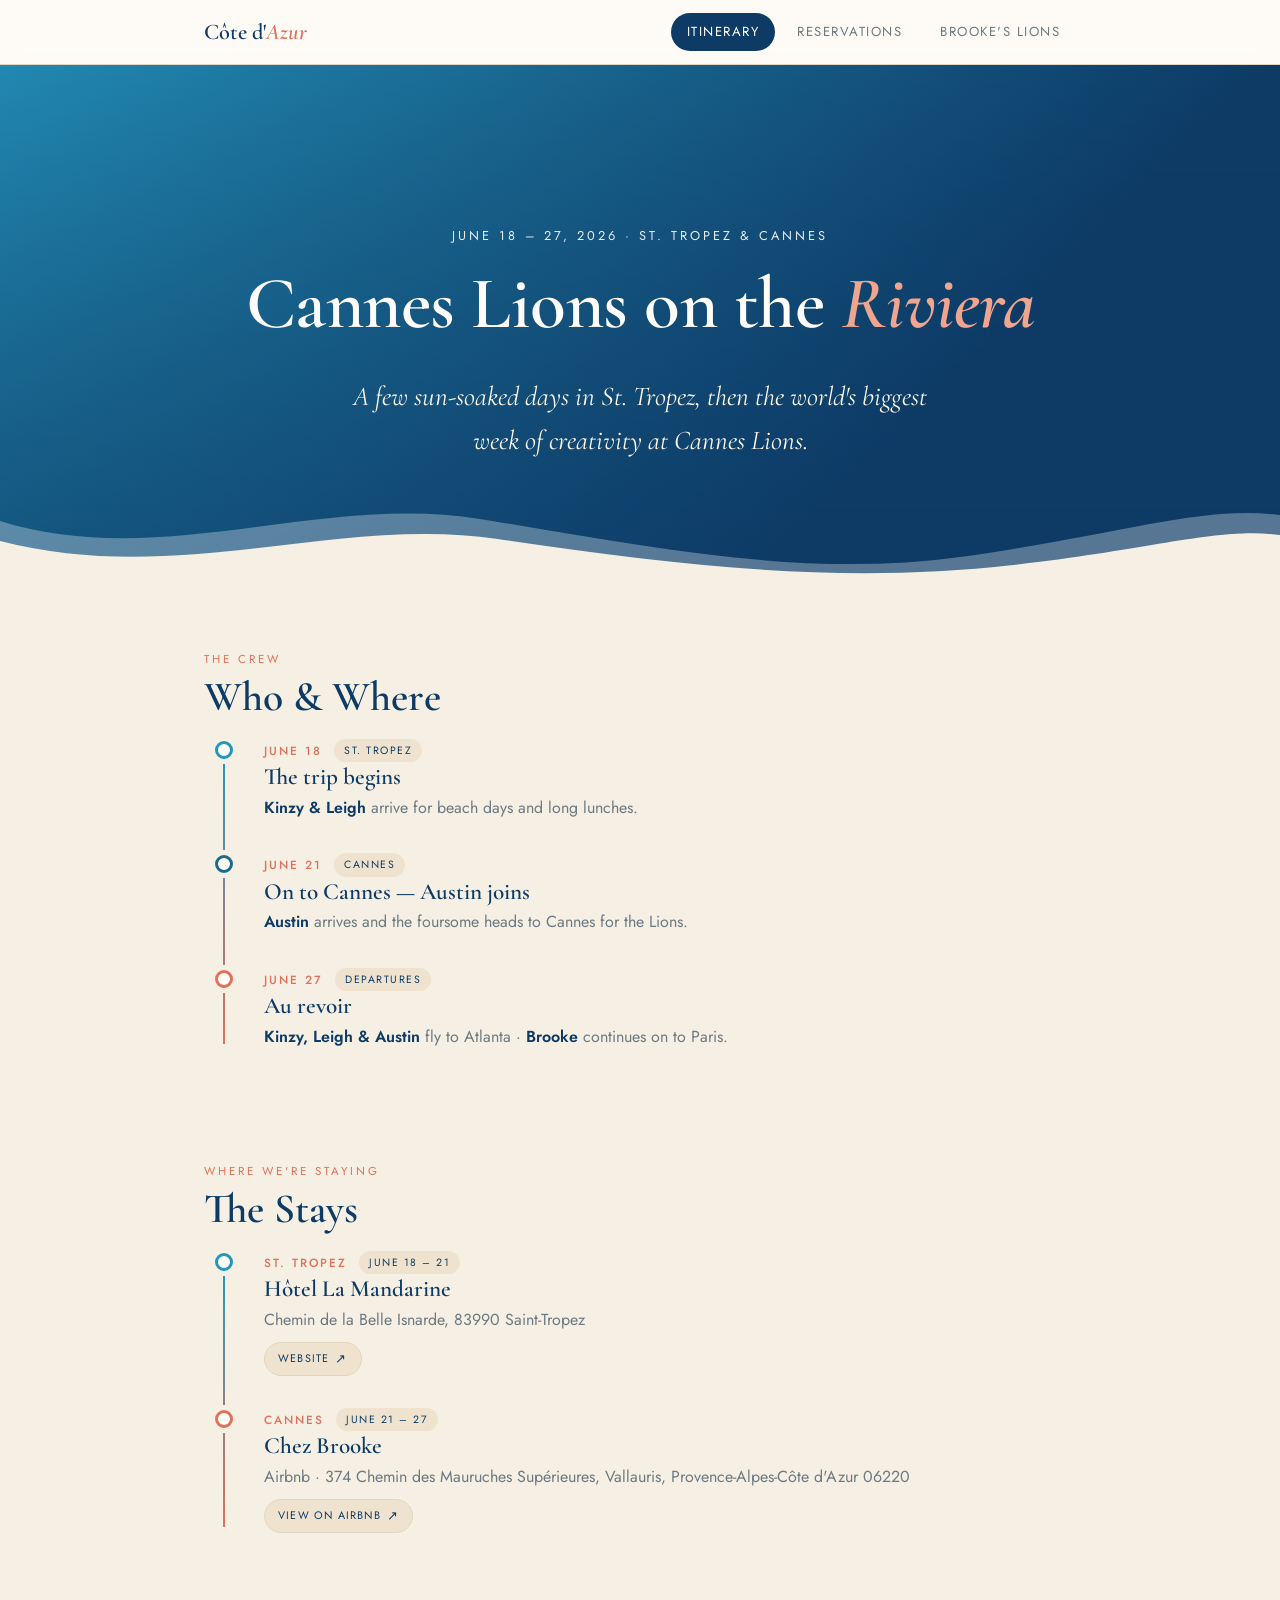
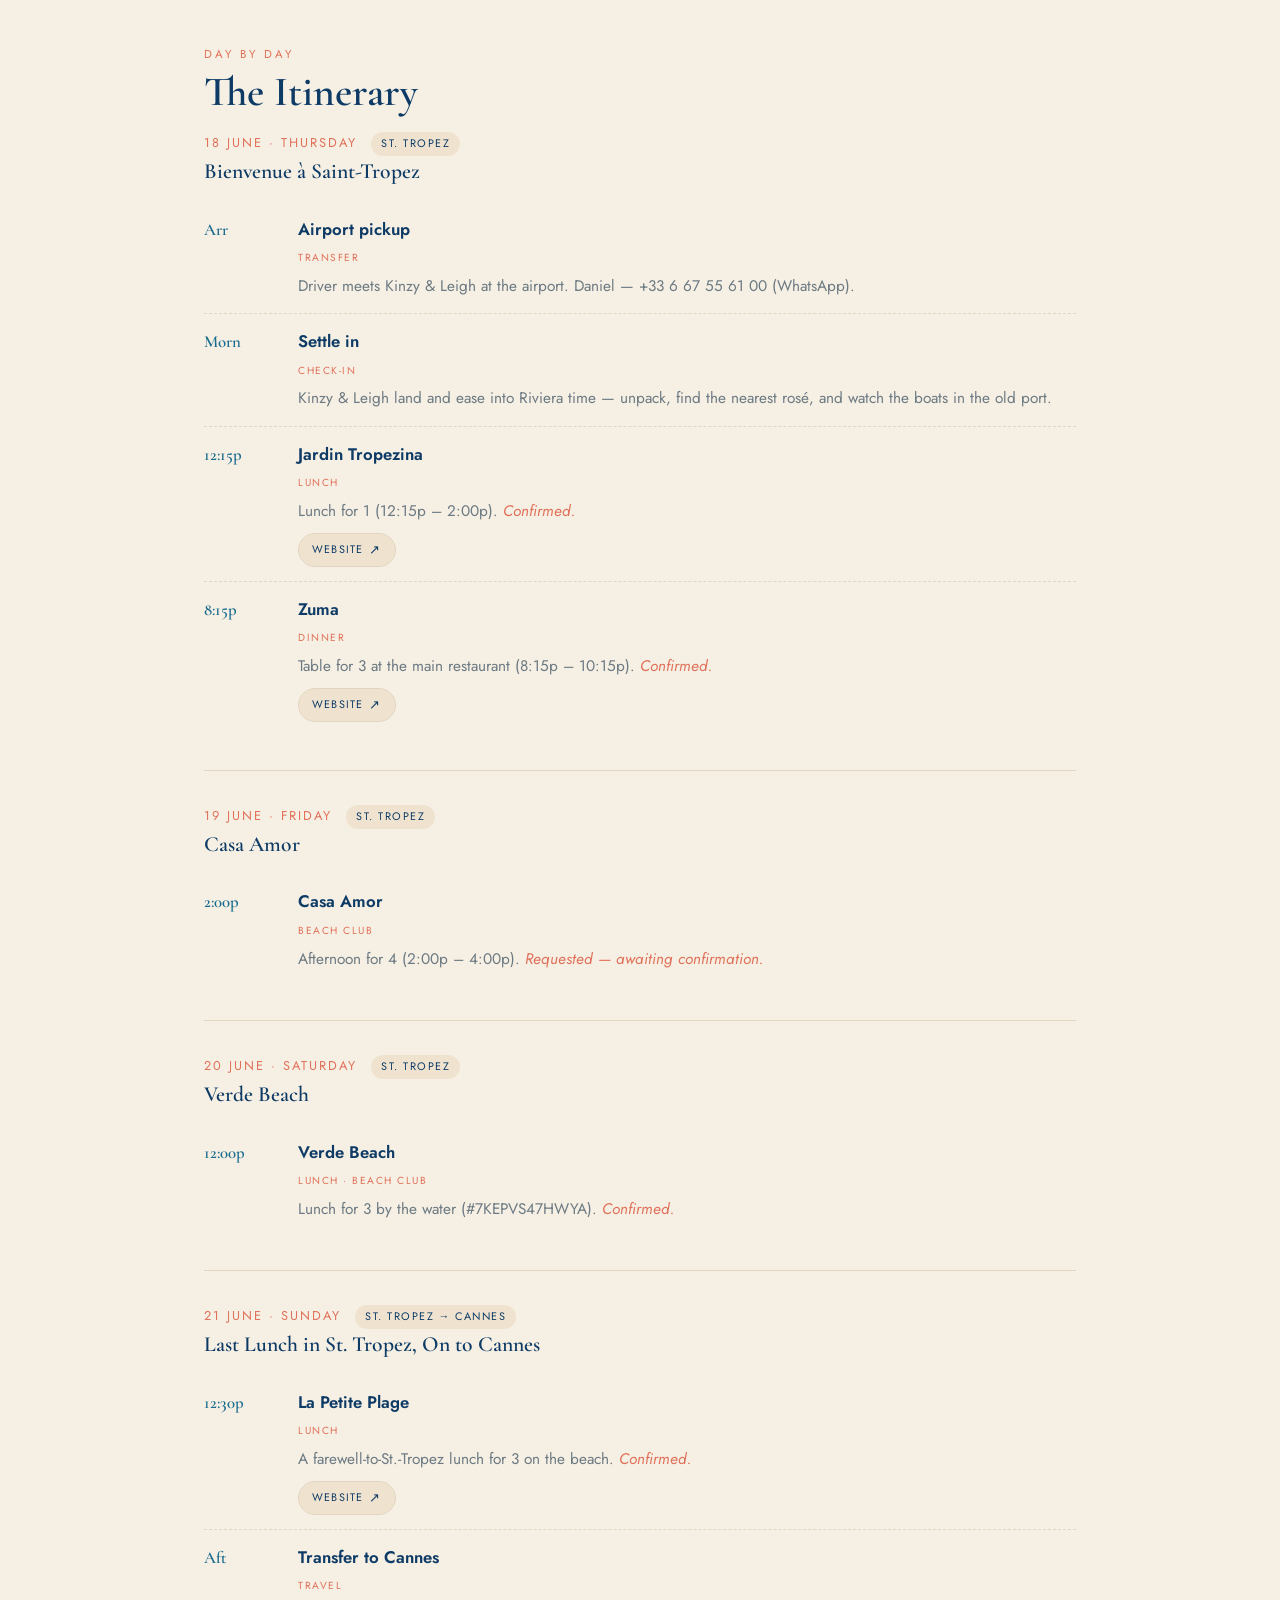
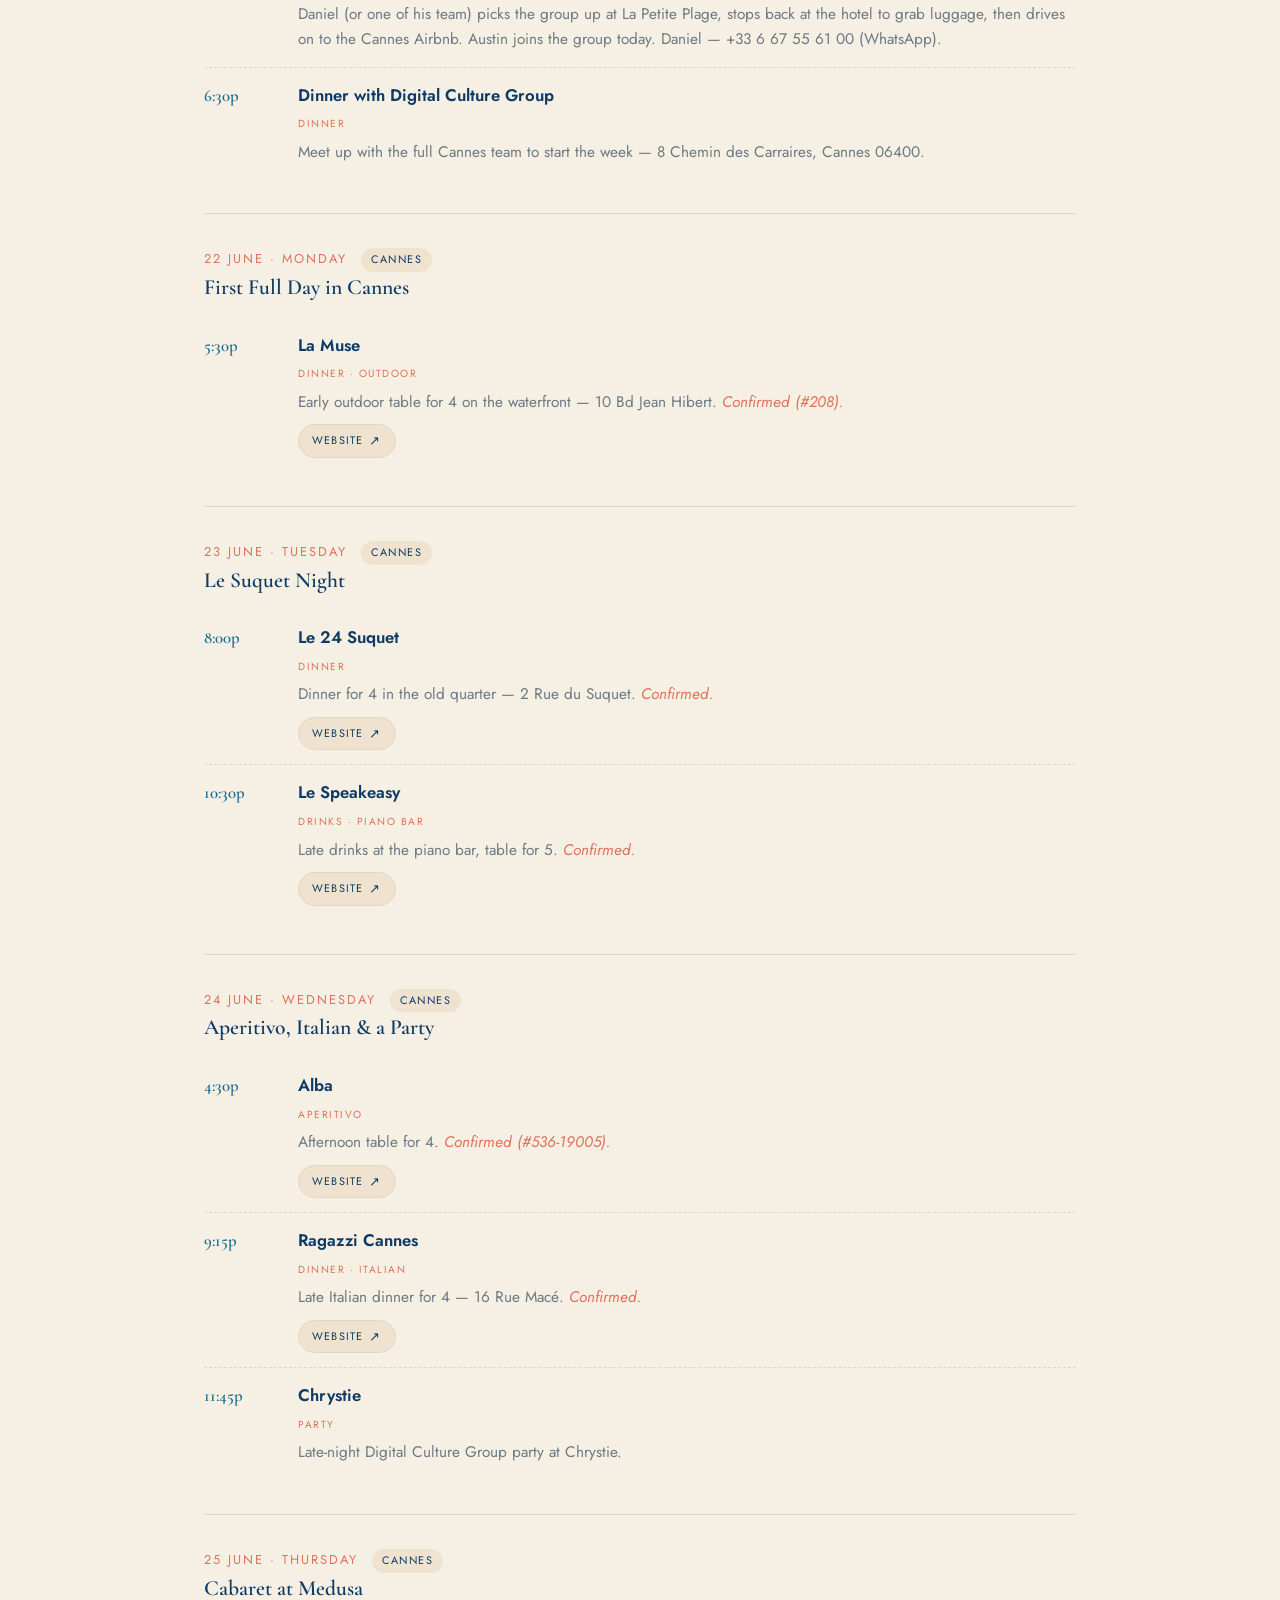
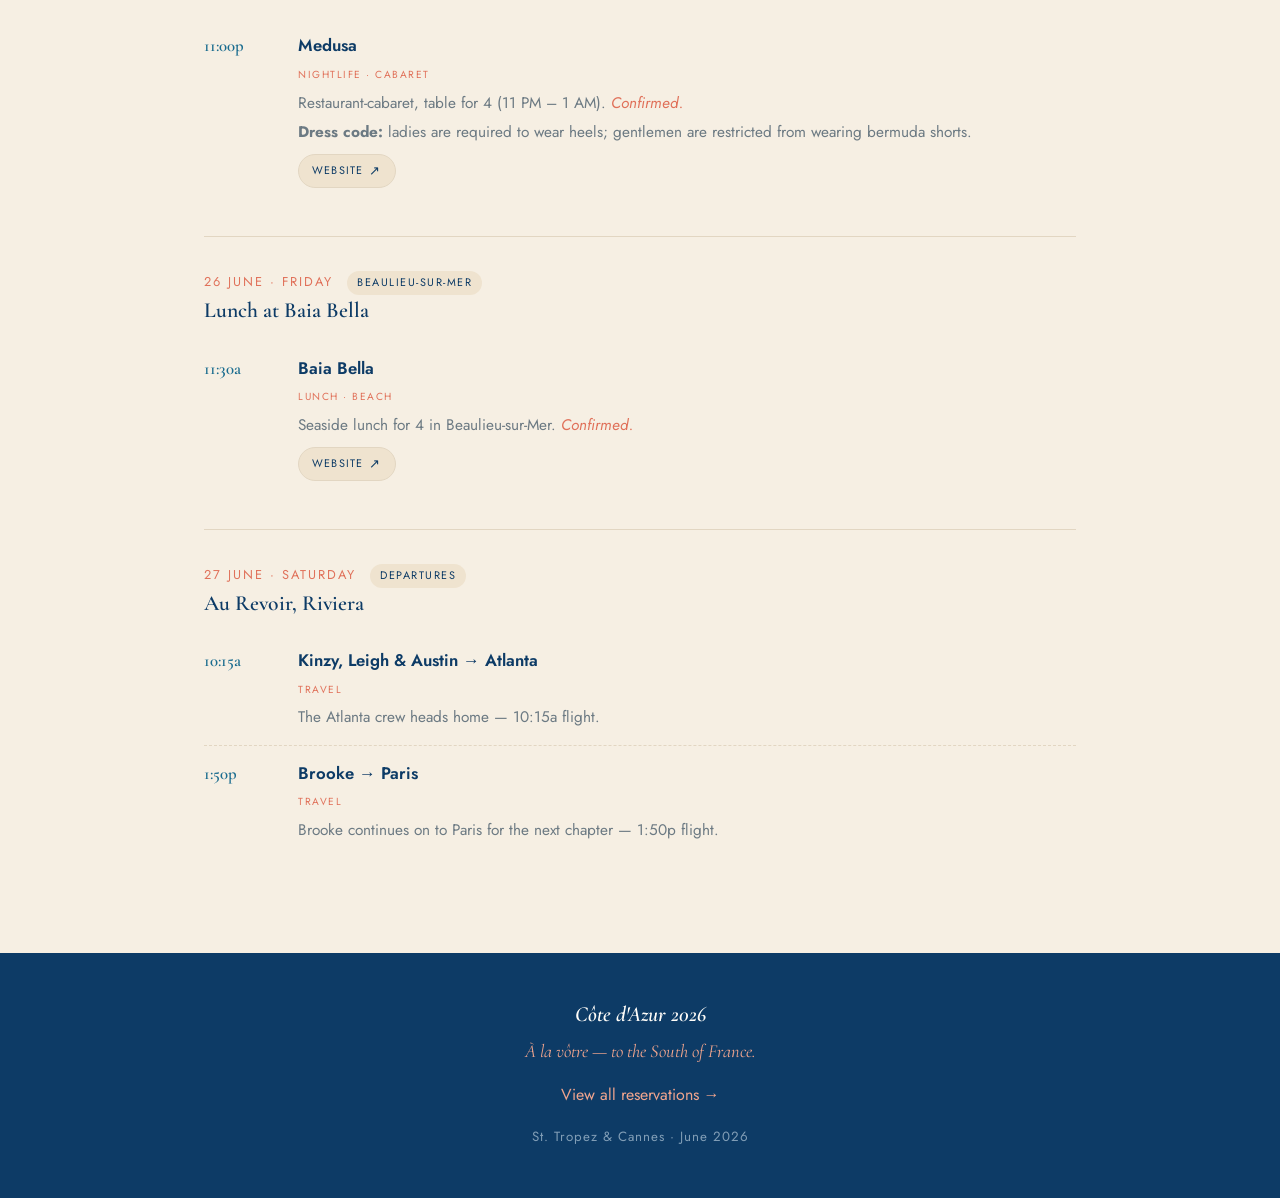
==== commit da7d3365: "Add Baia Bella lunch (Jun 26) to itinerary and reservations" ====
--- a/index.html
+++ b/index.html
@@ -309,6 +309,24 @@
       </div>
     </div>
 
+    <!-- June 26 -->
+    <div class="day reveal">
+      <div class="day-head">
+        <span class="day-date">26 June · Friday</span>
+        <span class="day-city">Beaulieu-sur-Mer</span>
+      </div>
+      <h3 class="day-title">Lunch at Baia Bella</h3>
+      <div class="block">
+        <div class="time">11:30a</div>
+        <div>
+          <div class="venue">Baia Bella</div>
+          <span class="cat">lunch · beach</span>
+          <p class="desc">Seaside lunch for 4 in Beaulieu-sur-Mer. <em>Confirmed.</em></p>
+          <a class="venue-link" href="https://www.baiabella.com/" target="_blank" rel="noopener">Website</a>
+        </div>
+      </div>
+    </div>
+
     <!-- June 27 -->
     <div class="day reveal">
       <div class="day-head">
